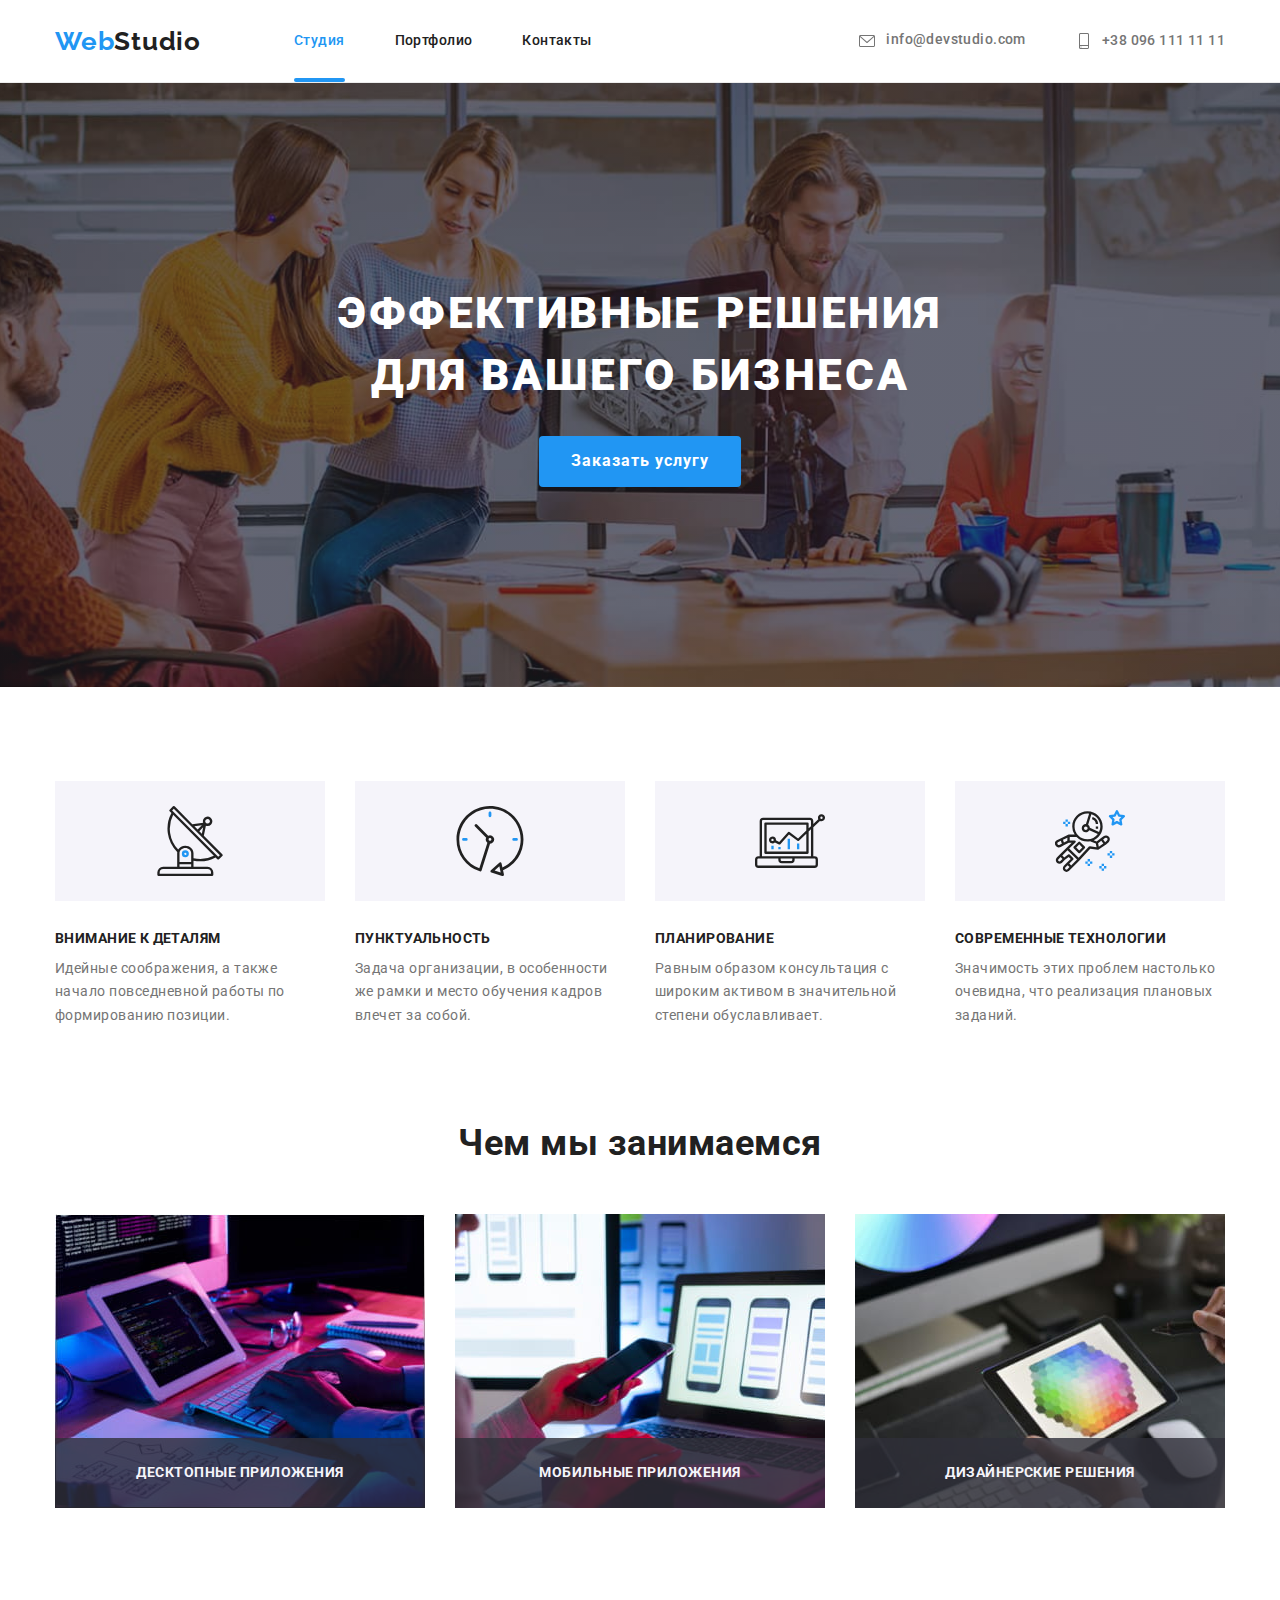
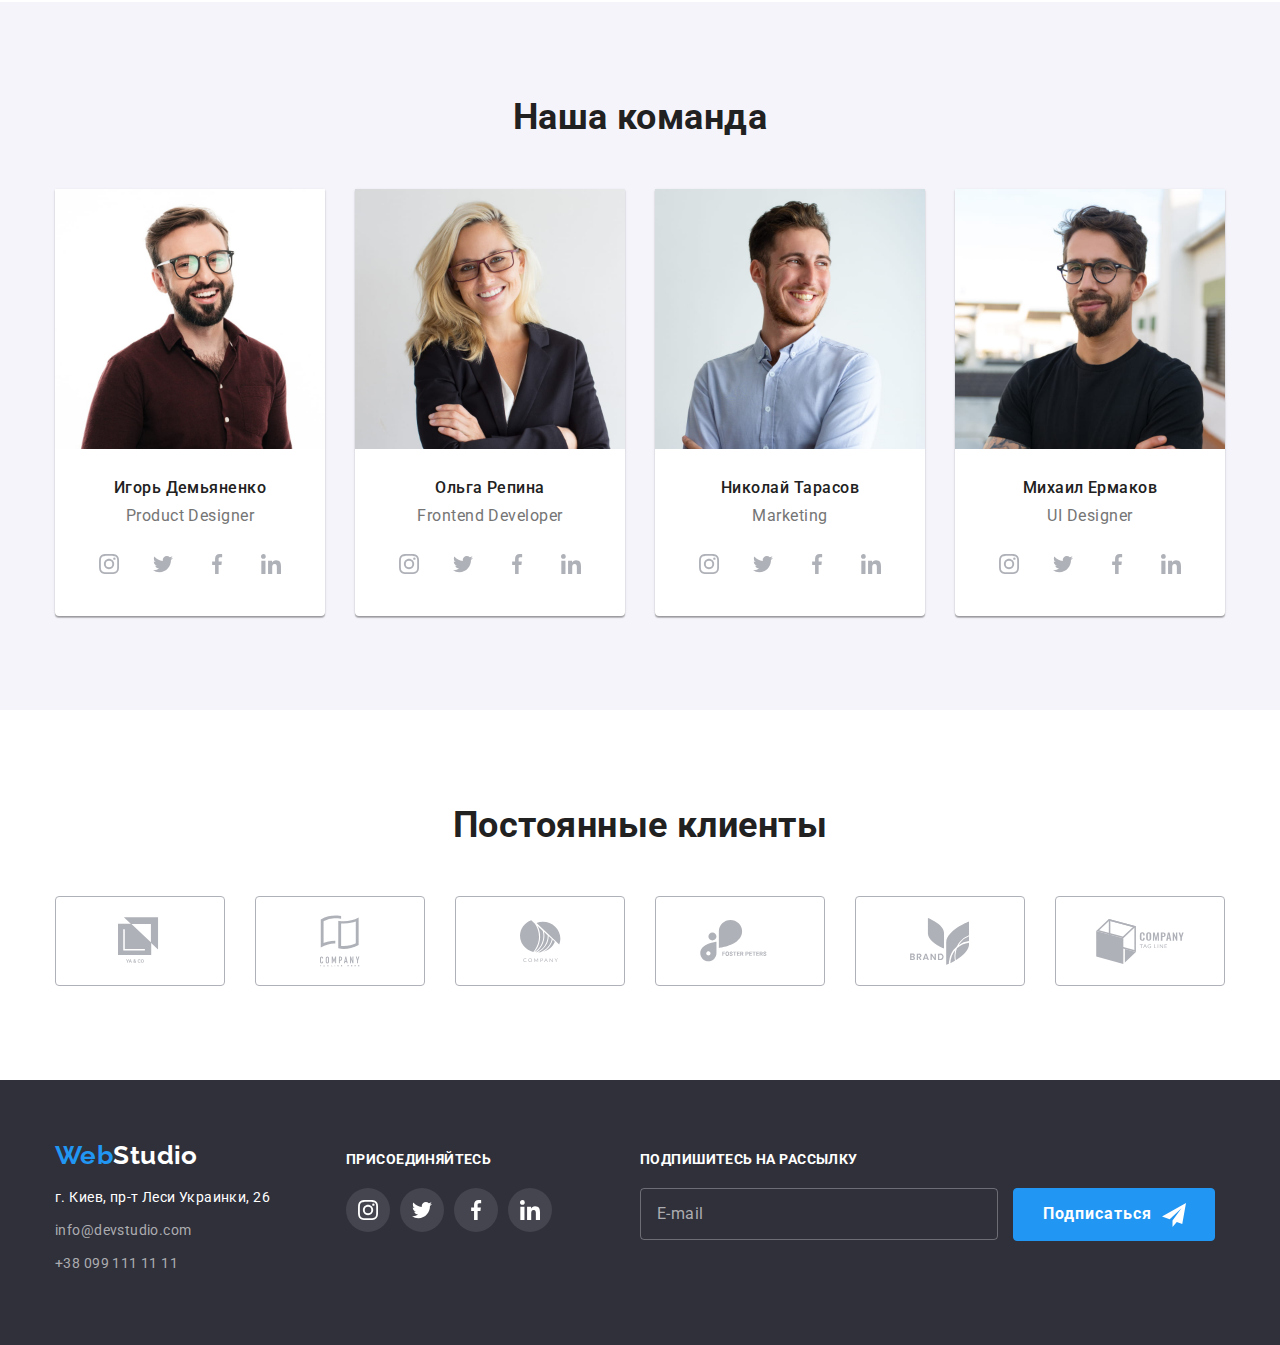
==== index.html @ c3e45320 "Initial commit" ====
<!DOCTYPE html>
<html lang="ru">
  <head>
    <meta charset="UTF-8" />
    <meta http-equiv="X-UA-Compatible" content="IE=edge" />
    <meta name="viewport" content="width=device-width, initial-scale=1.0" />    
    <link href="https://fonts.googleapis.com/css2?family=Raleway:wght@700&family=Roboto:wght@400;500;700;900&display=swap"
      rel="stylesheet" />
      <link rel="stylesheet" href="https://cdnjs.cloudflare.com/ajax/libs/modern-normalize/0.2.0/modern-normalize.min.css" />
      <link rel="stylesheet" href="./css/styles.min.css" />
      <link rel="stylesheet" href="./js/modal.js" />  
    <title>Web Studio</title>
  </head>
  <body>
    
    <!--Шапка сайта-->

    <header class="header">
      <div class="container header__container">
       <a class="link logo" href="./index.html"><span class="logo--accent-color">Web</span>Studio</a>
    
        <!--Навигация-->

         <nav class="header__navigation">
      
           <ul class="list header__list menu">
            <li class="menu__item"><a href="./index.html" class="link menu__link menu__link--current">Студия</a></li>
            <li class="menu__item"><a href="./portfolio.html" class="link menu__link">Портфолио</a></li>
            <li class="menu__item"><a href="/" class="link menu__link">Контакты</a></li>
          </ul>
    
        </nav>

        <!--Контакты-->

      <ul class="list contact-nav">
        <li class="contact-nav__item"><a class="contact-nav__link link" href="mailto:info@devstudio.com" > 
          <svg class="contact-nav__icon" width="18" height="14">
            <use href="./images/icons/sprite.svg#icon-envelope-hover"></use>             
         
        </svg>
        info@devstudio.com</a></li>

        <li class="contact-nav__item"><a class="contact-nav__link link" href="tel:+380961111111" >
          <svg class="contact-nav__icon" width="16" height="18">
            <use href="./images/icons/sprite.svg#icon-smartphone"></use>
          </svg>
          +38 096 111 11 11</a></li>
      </ul>
    </div>
    </header>

    <main>

      <!--Герой-->

     <section class="hero">
      <div class="container">
        
          <h1 class="hero__title">Эффективные решения для вашего бизнеса</h1>
          <button data-modal-open class="button" type="button">Заказать услугу</button>
      </div>
     </section>

      <!--Достоинства-->

      <section class="section section--padding-bottom">
        <div class="container">
        <h2 class="visually-hidden">Достоинства компании</h2>
        <ul class="grid list features">
          <li class="grid__item features__item">
            <div class="features__thumb">
              <svg width="70" height="70">
                <use href="./images/icons/sprite.svg#icon-antenna-1"></use>
              </svg>
            </div>
            <div class="features__card">
            <h3 class="title">Внимание к деталям</h3>
            <p class="features__text">Идейные соображения, а также начало повседневной работы по
              формированию позиции.</p>
            </div>
          </li>
          <li class="grid__item features__item">
            <div class="features__thumb">
              <svg width="70" height="70">
                <use href="./images/icons/sprite.svg#icon-clock-1"></use>
              </svg>
            </div>
            <div class="features__card">
            <h3 class="title">Пунктуальность</h3>
            <p class="features__text">Задача организации, в особенности же рамки и место обучения кадров
              влечет за собой.</p>
            </div>
          </li>
          <li class="grid__item features__item">
            <div class="features__thumb">
              <svg width="70" height="70">
                <use href="./images/icons/sprite.svg#icon-diagram-1"></use>
              </svg>
            </div>
            <div class="features__card">
            <h3 class="title">Планирование</h3>
            <p class="features__text">Равным образом консультация с широким активом в значительной
              степени обуславливает.</p>
            </div>
          </li>
          <li class="grid__item features__item">
            <div class="features__thumb">
              <svg width="70" height="70">
                <use href="./images/icons/sprite.svg#icon-astronaut-1"></use>
              </svg>
            </div>
            <div class="features__card">
            <h3 class="title">Современные технологии</h3>
            <p class="features__text">Значимость этих проблем настолько очевидна, что реализация
              плановых заданий.</p>
            </div>
          </li>
        </ul>
       </div>
      </section>

      <!--Наши услуги-->

      <section class="section ">
        <div class="container">
        <h2 class="section__title">Чем мы занимаемся</h2>
        <ul class="grid list types-services">
          <li class="grid__item types-services__item">
            <div class="types-services__thumb">
            <img
              src="./images/images1/img.jpg"
              alt="Десктопные  приложения"
              width="370"/>
              <span class="types-services__title">Десктопные приложения</span>
              </div>
          </li>
          <li class="grid__item types-services__item">
            <div class="types-services__thumb">
            <img
              src="./images/images1/img-1.jpg"
              alt="Мобильные приложения"
              width="370"/>
              <span class="types-services__title">Мобильные приложения</span>
              </div>
          </li>
          <li class="grid__item types-services__item">
            <div class="types-services__thumb">
            <img
              src="./images/images1/img-2.jpg"
              alt="Дизайнерские решения"
              width="370"/>
              <span class="types-services__title">Дизайнерские решения</span>
            </div>
          </li>
        </ul>
        </div>
      </section>

      <!--Сотрудники-->

      <section  class="section section--bg">
        <div class="container">
        <h2 class="section__title">Наша команда</h2>
        <ul class="grid list team">
          <li class="grid__item team__item">
            <img
              src="./images/images2/img.jpg"
              alt="Парень в коричневой рубашке"
              width="270"/>
              <div class="team__card">
            <h3 class="team__name">Игорь Демьяненко</h3>
            <p class="team__position">Product Designer</p>
            <div class="social-set">
              <ul class="list social">
                <li class="social__item">
                  <a href="" class="link social__link">
                    <svg class="social__icon" width="20" height="20">
                      <use href="./images/icons/sprite.svg#icon-instagram-2"></use>
                    </svg>
                  </a>
                </li>
                <li class="social__item">
                  <a href="" class="link social__link">
                    <svg class="social__icon" width="20" height="20">
                      <use href="./images/icons/sprite.svg#icon-twitter-2"></use>
                    </svg>
                  </a>
                </li>
                <li class="social__item">
                  <a href="" class="link social__link">
                    <svg class="social__icon" width="20" height="20">
                      <use href="./images/icons/sprite.svg#icon-facebook-2"></use>
                    </svg>
                  </a>
                </li>
                <li class="social__item">
                  <a href="" class="link social__link">
                    <svg class="social__icon" width="20" height="20">
                      <use href="./images/icons/sprite.svg#icon-linkedin-2"></use>
                    </svg>
                  </a>
                </li>
              </ul>
            </div>
          </div>
          </li>
          <li class="grid__item team__item">
            <img
              src="./images/images2/img-1.jpg"
              alt="Девушка в черном пиджаке"
              width="270"/>
              <div class="team__card">
            <h3 class="team__name">Ольга Репина</h3>
            <p class="team__position">Frontend Developer</p>
            <div class="social-set">
              <ul class="list social">
                <li class="social__item">
                  <a href="" class="social__link">
                    <svg class="social__icon" width="20" height="20">
                      <use href="./images/icons/sprite.svg#icon-instagram-2"></use>
                    </svg>
                  </a>
                </li>
                <li class="social__item">
                  <a href="" class="social__link">
                    <svg class="social__icon" width="20" height="20">
                      <use href="./images/icons/sprite.svg#icon-twitter-2"></use>
                    </svg>
                  </a>
                </li>
                <li class="social__item">
                  <a href="" class="social__link">
                    <svg class="social__icon" width="20" height="20">
                      <use href="./images/icons/sprite.svg#icon-facebook-2"></use>
                    </svg>
                  </a>
                </li>
                <li class="social__item">
                  <a href="" class="social__link">
                    <svg class="social__icon" width="20" height="20">
                      <use href="./images/icons/sprite.svg#icon-linkedin-2"></use>
                    </svg>
                  </a>
                </li>
              </ul>
            </div>
          </div>
          </li>
          <li class="grid__item team__item">
            <img
              src="./images/images2/img-2.jpg"
              alt="Парень в белой рубашке"
              width="270"/>
              <div class="team__card">
            <h3 class="team__name">Николай Тарасов</h3>
            <p class="team__position">Marketing</p>
            <div class="social-set">
              <ul class="list social">
                <li class="social__item">
                  <a href="" class="social__link">
                    <svg class="social__icon" width="20" height="20">
                      <use href="./images/icons/sprite.svg#icon-instagram-2"></use>
                    </svg>
                  </a>
                </li>
                <li class="social__item">
                  <a href="" class="social__link">
                    <svg class="social__icon" width="20" height="20">
                      <use href="./images/icons/sprite.svg#icon-twitter-2"></use>
                    </svg>
                  </a>
                </li>
                <li class="social__item">
                  <a href="" class="social__link">
                    <svg class="social__icon" width="20" height="20">
                      <use href="./images/icons/sprite.svg#icon-facebook-2"></use>
                    </svg>
                  </a>
                </li>
                <li class="social__item">
                  <a href="" class="social__link">
                    <svg class="social__icon" width="20" height="20">
                      <use href="./images/icons/sprite.svg#icon-linkedin-2"></use>
                    </svg>
                  </a>
                </li>
              </ul>
            </div>
          </div>
          </li>
          <li class="grid__item team__item">
            <img
              src="./images/images2/img-3.jpg"
              alt="Парень в черной футболке"
              width="270"/>
              <div class="team__card">
            <h3 class="team__name">Михаил Ермаков</h3>
            <p class="team__position">UI Designer</p>
            <div class="social-set">
              <ul class="social list">
                <li class="social__item">
                  <a href="" class="social__link">
                    <svg class="social__icon" width="20" height="20">
                      <use href="./images/icons/sprite.svg#icon-instagram-2"></use>
                    </svg>
                  </a>
                </li>
                <li class="social__item">
                  <a href="" class="social__link">
                    <svg class="social__icon" width="20" height="20">
                      <use href="./images/icons/sprite.svg#icon-twitter-2"></use>
                    </svg>
                  </a>
                </li>
                <li class="social__item">
                  <a href="" class="social__link">
                    <svg class="social__icon" width="20" height="20">
                      <use href="./images/icons/sprite.svg#icon-facebook-2"></use>
                    </svg>
                  </a>
                </li>
                <li class="social__item">
                  <a href="" class="social__link">
                    <svg class="social__icon" width="20" height="20">
                      <use href="./images/icons/sprite.svg#icon-linkedin-2"></use>
                    </svg>
                  </a>
                </li>
              </ul>
            </div>
          </div>
          </li>
        </ul>
      </div>
     </section>
    </main>

    <!--Постоянные клиенты-->
    <section class="section">
      <div class="container">
        <h2 class="section__title">Постоянные клиенты</h2>
        <ul class="grid list clients">
          <li class="grid__item clients__item">
            <a href="" class="clients__link link">
              <svg class="clients__icon" width="44.27" height="49.23">
                <use href="./images/icons/sprite.svg#icon-logo-1"></use>
              </svg>
            </a>
          </li>
          <li class="grid__item clients__item">
            <a href="" class="clients__link">
              <svg class="clients__icon" width="40" height="52">
                <use href="./images/icons/sprite.svg#icon-logo-2"></use>
              </svg>
            </a>
          </li>
          <li class="grid__item clients__item">
            <a href="" class="clients__link">
              <svg class="clients__icon" width="41" height="42.6">
                <use href="./images/icons/sprite.svg#icon-logo-3"></use>
              </svg>
            </a>
          </li>
          <li class="grid__item clients__item">
            <a href="" class="clients__link">
              <svg class="clients__icon" width="79.66" height="42.2">
                <use href="./images/icons/sprite.svg#icon-logo-4"></use>
              </svg>
            </a>
          </li>
          <li class="grid__item clients__item">
            <a href="" class="clients__link">
              <svg class="clients__icon" width="59" height="47">
                <use href="./images/icons/sprite.svg#icon-logo-5"></use>
              </svg>
            </a>
          </li>
          <li class="grid__item clients__item">
            <a href="" class="clients__link">
              <svg class="clients__icon" width="88.48" height="45.44">
                <use href="./images/icons/sprite.svg#icon-logo-6"></use>
              </svg>
            </a>
          </li>
        </ul>
      </div>
    </section>
  

    <!--Футер-->

    <footer class="footer">
      <div class="container footer__container">
        <div class="footer__item">
      <a class="logo logo__footer" href="./index.html">
        <span class="logo--accent-color">Web</span>Studio</a>
          
        <address class="address">
        <ul class="list footer__contact">
          <li>
            <a class="street__link link" href="https://goo.gl/maps/qucAcmc7RsmT4kep8" rel="nofollow noopener noreferrer" target="blanc">г. Киев, пр-т Леси Украинки, 26 </a>
          </li>
          <li>
            <a class="link footer__link" href="mailto:info@example.com" >info@devstudio.com</a>
          </li>
          <li>
            <a class="link footer__link" href="tel:+380961111111" >+38 099 111 11 11</a>
          </li>
        </ul>
      </address>
     </div>
     <div class="footer__item footer__social">
      <h3 class="title footer__title">присоединяйтесь</h3>
      <ul class="social list">
        <li class="footer-social__item">
          <a href="" class="social__link social__link--bg">
            <svg class="footer__icon" width="20" height="20">
              <use href="./images/icons/sprite.svg#icon-instagram-2"></use>
            </svg>
          </a>
        </li>
        <li class="footer-social__item">
          <a href="" class="social__link social__link--bg">
            <svg class="footer__icon" width="20" height="20">
              <use href="./images/icons/sprite.svg#icon-twitter-2"></use>
            </svg>
          </a>
        </li>
        <li class="footer-social__item">
          <a href="" class="social__link social__link--bg">
            <svg class="footer__icon" width="20" height="20">
              <use href="./images/icons/sprite.svg#icon-facebook-2"></use>
            </svg>
          </a>
        </li>
        <li class="footer-social__item">
          <a href="" class="social__link social__link--bg">
            <svg class="footer__icon" width="20" height="20">
              <use href="./images/icons/sprite.svg#icon-linkedin-2"></use>
            </svg>
          </a>
        </li>
       </ul>
      </div>
      <div class="footer__item">
        <h3 class="title footer__title">Подпишитесь на рассылку</h3>

        <form class="footer-form" autocomplete="on" novalidate>
          <div class="email-form" role="group" aria-label="email-input">
            <input type="email" name="email" id="footer-email" class="email__input" placeholder="E-mail" />

            <button class="button button__footer" type="submit">
              Подписаться
              <svg class="button__icon" width="24" height="24">
                <use href="./images/icons/sprite.svg#icon-send"></use>
              </svg>
            </button>
          </div>
         </div>
        </form>        
      </div>
    </div>
  </div>
</footer>

  <div class="backdrop is-hidden" data-modal>
    <div class="modal">
      <button class="modal-button__close" data-modal-close type="button">
        <svg class="modal-button__icon" height="18" width="18">
          <use href="./images/icons/sprite.svg#icon-close-black-1"></use>
        </svg>
      </button>
      <form class="modal-form" autocomplete="on" novalidate>
        <div class="modal-form__container" role="group" aria-label="modal-form__heading">
          <p class="modal-form__heading" id="modal-form__heading">
            Оставьте свои данные, мы вам перезвоним
          </p>

          <div class="modal-form__element">
            <label class="modal-form__label" for="name">Имя</label>

            <div class="modal-form__field">
              <input class="modal-form__input" type="text" id="name" name="name" pattern="^[A-Za-zА-Яа-яЁё\s]+$" required />
              <svg class="modal-form__icon" width="18" height="18">
                <use href="./images/icons/sprite.svg#icon-person"></use>
              </svg>
    </div>
  </div>
  <div class="modal-form__element">
    <label for="tel" class="modal-form__label">Телефон</label>

    <div class="modal-form__field">
      <input type="tel" class="modal-form__input" id="tel" pattern="[0-9]{10}" required />
      <svg class="modal-form__icon" width="18" height="18">
        <use href="./images/icons/sprite.svg#icon-phone"></use>
      </svg>
    </div>
  </div>

  <div class="modal-form__element">
    <label for="email" class="modal-form__label">Почта</label>

    <div class="modal-form__field">
      <input type="email" class="modal-form__input" id="email" />
      <svg class="modal-form__icon" width="18" height="18">
        <use href="./images/icons/sprite.svg#icon-email"></use>
      </svg>
    </div>
  </div>

  <div class="modal-form__element">
    <label for="commit" class="modal-form__label">Комментарий</label>

    <div class="modal-form__field">
      <textarea class="modal-form__input modal-form__input--textarea" name="commit" id="commit" placeholder="Введите текст" rows="6"></textarea>
    </div>
  </div>
</div>

<div class="checkbox">
  <label class="checkbox__label">
    <input type="checkbox" class="checkbox__input checkbox__visually-hidden" name="checkbox" />
    
    <svg class="checkbox__icon" width="16" height="15">
      <use href="./images/icons/sprite.svg#icon-check"></use>
    </svg>
    <span class="checkbox__text">Соглашаюсь с рассылкой и принимаю</span>
  </label>
  <a class="checkbox__link" href="/">Условия договора</a>
</div>
<button class="button button__form" type="submit">Отправить</button>
</form>
</div>
</div>


  <script src="./js/modal.js"></script>
  
 </body>
</html>
---- css/styles.min.css ----
:root{--primery-text-color: #757575;--title-text-color: #212121;--background-color: #2f303a;--button-text-color: #212121;--button-text-color-hover-focus: #ffffff;--button-background-color: #f5f4fa;--backdrop-bg-color: rgba(0, 0, 0, 0.2);--border-color-for-modal: rgba(33, 33, 33, 0.2);--headline-color-text: #f5f4fa;--bg-headline-color: rgba(47, 48, 58, 0.8);--modal-form__input--textarea: rgba(117, 117, 117, 0.502);--link-text-contacts: #757575;--link-text-menu: #212121;--features-tumb-color: #f5f4fa;--section-bg-color: #f5f4fa;--accent-text-color: #2196f3;--base-icon-color: #afb1b8;--title-font: "Roboto", sans-serif;--white-color: #ffffff;--bg-accent-col: #188ce8;--footer-link-col:#acacb0;--email-placeholder-col:#acacb0;--header-bottom-border: #ececec;--card-overlay-bg-color: rgba(33, 150, 243, 0.9);--transparent-color: #00000000;--card-bg-overlay-color: rgba(33, 150, 243, 0.9);--box-shadow: 0px 1px 3px rgba(0, 0, 0, 0.12), 0px 1px 1px rgba(0, 0, 0, 0.14), 0px 2px 1px rgba(0, 0, 0, 0.2);--button-shadow: 0px 3px 1px rgba(0, 0, 0, 0.1), 0px 1px 2px rgba(0, 0, 0, 0.08), 0px 2px 2px rgba(0, 0, 0, 0.12);--portfolio-box-shadow: 0px 1px 1px rgba(0, 0, 0, 0.12), 0px 4px 4px rgba(0, 0, 0, 0.06), 1px 4px 6px rgba(0, 0, 0, 0.16);--border-card-color: #eeeeee;--animation: 250ms cubic-bezier(0.4, 0, 0.2, 1);--container-width: 1200px;--grid-num: 3}.visually-hidden{position:absolute !important;clip:rect(1px 1px 1px 1px);clip:rect(1px, 1px, 1px, 1px);padding:0 !important;border:0 !important;height:1px !important;width:1px !important;overflow:hidden}html{box-sizing:border-box}*,*::before,*::after{box-sizing:inherit}body{font-family:var(--title-font);font-weight:500;letter-spacing:0.03em;color:var(--primery-text-color);background-color:var(--white-color);margin:0}h1,h2,h3,h4,h5,h6,p{margin-top:0;margin-bottom:0}img{display:block;max-width:100%;height:auto}address{font-style:normal;width:231px}.list{list-style:none;padding-left:0;margin:0}.link{letter-spacing:0.03em;text-decoration:none;color:var(--link-text-contacts);transition:color var(--animation)}.container{width:var(--container-width);padding-left:15px;padding-right:15px;margin-left:auto;margin-right:auto}.button{font-family:inherit;font-weight:bold;font-size:16px;line-height:1.9;letter-spacing:0.06em;color:var(--white-color);background-color:var(--accent-text-color);margin:0px;border-width:0px;min-width:200px;padding:10px 32px;border-radius:4px;cursor:pointer;transition:background-color var(--animation)}.button:hover,.button:focus{background-color:var(--bg-accent-col)}.button__footer{display:inline-flex;justify-content:center;align-items:center;padding:10px 28px 10px 29px;margin-left:12px;border:1px solid var(--accent-text-color);background-color:var(--accent-text-color);transition:background-color var(--animation)}.button__icon{fill:currentColor;margin-left:10px}.button__form{display:block;margin:auto}.menu{display:block;font-weight:500;font-size:14px;line-height:1.14;letter-spacing:0.02em;color:var(--link-text-contacts)}.menu__item:not(:last-child){margin-right:50px}.menu__link{position:relative;display:block;padding-top:32px;padding-bottom:32px;color:var(--link-text-menu)}.menu__link:after{content:"";position:absolute;display:block;height:4px;width:100%;border-radius:2px;bottom:-1px;background-color:var(--transparent-color);transition:background-color var(--animation)}.menu__link:hover::after,.menu__link:focus::after{background-color:var(--accent-text-color)}.menu__link--current{color:var(--accent-text-color);transition:color var(--animation)}.menu__link--current:hover,.menu__link--current:focus{color:var(--bg-accent-col)}.menu__link--current::after{content:"";background-color:var(--accent-text-color);bottom:-1px}.menu__link--current:hover::after,.menu__link--current:focus::after{color:var(--bg-accent-col)}.menu__link:hover,.menu__link:focus{color:var(--accent-text-color)}.social{display:flex;justify-content:space-between}.social__item{width:calc((100% - 30px) / 4);margin-right:10px;height:44px}.social__item:nth-child(4n){margin-right:0}.social__link{display:flex;justify-content:center;align-items:center;width:100%;height:100%;background:var(--white-color);border-radius:50%;fill:var(--base-icon-color);transition:background-color var(--animation)}.social__icon{width:20px;height:20px;transition:var(--animation)}.social__link:hover,.social__link:focus{background:var(--accent-text-color);fill:var(--white-color)}.logo{display:block;font-family:"Raleway", sans-serif;font-weight:700;font-size:26px;line-height:1.19;text-decoration:none;color:var(--title-text-color)}.logo:hover,.logo:focus{color:var(--accent-text-color);transition:fill var(--animation)}.logo--accent-color{color:var(--accent-text-color)}.logo__footer{color:var(--white-color);display:block;font-family:"Raleway", sans-serif;font-weight:700;font-size:26px;line-height:1.19;text-decoration:none;padding-top:0;padding-bottom:15px;transition:color var(--animation)}.logo__footer:hover,.logo__footer:focus{color:var(--accent-text-color);transition:fill var(--animation)}.title{font-weight:700;font-size:14px;line-height:1.14;letter-spacing:0.03em;margin-bottom:10px;text-transform:uppercase;color:var(--title-text-color)}.header{border-bottom:1px solid var(--header-bottom-border)}.header__container{display:flex;align-items:center}.header__navigation{display:flex;margin-left:93px}.header__list{display:flex}.backdrop{position:fixed;top:0;left:0;width:100%;height:100%;background-color:var(--backdrop-bg-color);opacity:1;transition:opacity var(--animation)}.backdrop.is-hidden{opacity:0;pointer-events:none;transition:scale(0.9)}.modal{position:absolute;top:50%;left:50%;padding:40px;display:flex;flex-direction:column;justify-content:center;align-items:center;color:var(--title-text-color);background-color:var(--white-color);box-shadow:var(--box-shadow);border-radius:4px;transform-origin:top left;transform:translate(-50%, -50%);transition:transform var(--animation)}.backdrop.is-hidden .modal{transform:translate(-50%, -50%)}.contact-nav{font-weight:500;font-size:14px;line-height:1.14;letter-spacing:0.02em;display:flex;margin-left:auto}.contact-nav__link{display:flex;align-items:center;padding-top:32px;padding-bottom:32px}.contact-nav__link:hover,.contact-nav__link:focus{color:var(--accent-text-color);transition:color var(--animation)}.contact-nav__item+.contact-nav__item{margin-left:50px}.contact-nav__icon{margin-right:10px;fill:currentColor;transition:fill var(--animation)}.contact-nav__link:hover .contact-nav,.contact-nav__link:focus .contact-nav{fill:var(--accent-text-color)}.modal-form{content:""}.modal-form__container{display:flex;flex-direction:column;justify-content:center;align-items:center;min-width:446px}.modal-form__label,.modal-form__element{display:block;width:100%}.modal-form__element+.modal-form__element{margin-top:10px}.modal-form__heading{text-align:center;margin-bottom:12px;font-weight:700;font-size:20px;line-height:1.15}.modal-form__label{margin-bottom:4px;font-style:normal;font-weight:400;font-size:12px;line-height:1.17;letter-spacing:0.01em;color:var(--primery-text-color)}.modal-form__input{width:100%;padding-top:12px;padding-bottom:12px;padding-left:calc(12px + 18px + 12px);padding-right:12px;font-family:inherit;font-style:normal;font-weight:400;font-size:14px;line-height:1.14;color:var(--black-color);letter-spacing:0.01em;outline-color:var(--bg-accent-col);border-radius:4px;border-width:1px;border-style:solid;border-color:var(--border-color-for-modal);transition:border-color var(--animation)}.modal-form:focus{border-color:var(--accent-text-color)}.modal-form__field{position:relative}.modal-form__icon{position:absolute;top:50%;left:11px;transform:translateY(-50%);transition:fill var(--animation)}.modal-form__input:focus+.modal-form__icon{fill:var(--accent-text-color)}.modal-form__input--textarea{padding:11px 15px;resize:none;overflow:hidden;height:120px}.modal-form__input--textarea::placeholder{color:var(--modal-form__input--textarea)}.modal-button__close{position:absolute;top:8px;right:8px;display:flex;justify-content:center;align-items:center;padding:0;width:30px;height:30px;border-radius:50%;border-color:transparent;color:var(--title-text-color);background:var(--white-color);border:1px solid rgba(0,0,0,0.1);cursor:pointer;transition:color var(--animation),border-color var(--animation) 250ms}.modal-button__close:hover,.modal-button__close:focus{color:var(--accent-text-color);border-color:var(--accent-text-color)}.modal-button__icon{fill:currentColor}.checkbox{text-align:center;margin-top:20px;margin-bottom:30px;font-style:normal;font-weight:normal;font-size:14px;line-height:1.71;letter-spacing:0.03em;color:var(--primery-text-color)}.checkbox__label{position:relative;display:inline-block;cursor:pointer;padding-left:calc(7px + 16px)}.checkbox__visually-hidden{position:absolute;width:1px;height:1px;margin:-1px;border-radius:0;padding:0;clip:rect(0 0 0 0);overflow:hidden}.checkbox__icon{position:absolute;top:50%;left:0;transform:translateY(-50%);border-width:2px;border-style:solid;border-color:var(--bg-accent-color);background-color:transparent;border-radius:2px;fill:none;transition:fill var(--animation),background-color var(--animation),border-color var(--animation)}.checkbox__input:checked+.checkbox__icon{background-color:var(--accent-text-color);fill:var(--white-color);border:none;outline-color:var(--accent-text-color)}.checkbox__input:hover+.checkbox__icon,.checkbox__input:focus+.checkbox__icon{border-color:var(--accent-text-color);outline-color:var(--accent-text-coloror)}.checkbox__link{display:inline-block;font-weight:normal;font-size:14px;line-height:1.71;letter-spacing:0.03em;margin-left:2px;color:var(--accent-text-color);text-decoration:underline;transition:color var(--animation)}.checkbox__link:hover,.checkbox__link:focus{color:var(--bg-accent-col);outline-color:currentColor}.grid{display:flex;flex-wrap:wrap;margin-left:-30px;margin-top:-30px}.grid__item{flex-basis:calc((100% - 30px * var(--grid-num)) / var(--grid-num));margin-left:30px;margin-top:30px}.section{padding-top:94px;padding-bottom:94px}.section__title{color:var(--title-text-color)}.section--padding-bottom{padding-bottom:0}.section__title{margin-top:0px;margin-bottom:50px;font-weight:700;font-size:36px;line-height:1.17;text-align:center}.hero{padding-top:200px;padding-bottom:200px;max-width:1600px;min-height:600px;margin-left:auto;margin-right:auto;text-align:center;background-color:var(--background-color);color:var(--white-color);background-image:linear-gradient(to right, rgba(47,48,58,0.4), rgba(47,48,58,0.4)),url(../images/hero.jpg);background-repeat:no-repeat;background-position:center;background-size:cover}.hero__title{margin-top:0px;margin-right:auto;margin-left:auto;margin-bottom:30px;width:696px;font-weight:900;font-size:44px;line-height:1.4;text-align:center;letter-spacing:0.06em;text-transform:uppercase;color:#ffffff}.features{display:flex;justify-content:space-between;--grid-num: 4}.features__item{display:flex;flex-direction:column}.features__thumb{display:flex;align-items:center;justify-content:center;background-color:var(--features-tumb-color);height:120px;margin-bottom:30px}.features__text{font-weight:400;color:var(--primery-text-color)}.features__card .features__text{font-size:14px;line-height:1.71;margin-bottom:0px}.types-services__thumb{position:relative;display:flex}.types-services__title{position:absolute;left:0;bottom:0;display:block;width:100%;padding-top:27px;padding-bottom:27px;text-transform:uppercase;text-align:center;font-weight:bold;font-size:14px;line-height:1.14;background-color:var(--bg-headline-color);color:var(--headline-color-text)}.team{font-weight:400;font-size:16px;line-height:1.19;text-align:center;--grid-num: 4}.team__item{box-shadow:var(--box-shadow);border-radius:0px 0px 4px 4px;background-color:var(--white-color)}.team__item:nth-child(4n){margin-right:0px}.team__name{font-weight:500;font-size:16px;line-height:1.18;letter-spacing:0.03em;margin-bottom:10px;font-size:inherit;font-weight:500;color:var(--title-text-color)}.team__position{font-size:16px;line-height:1.18;letter-spacing:0.03em;margin-bottom:16px;color:var(--primery-text-color)}.team__card{font-weight:400;font-size:16px;line-height:1.19;text-align:center;margin-top:30px;margin-bottom:30px;margin-left:32px;margin-right:32px}.section--bg{background-color:var(--section-bg-color)}.clients{justify-content:center;align-items:center;--grid-num: 6}.clients__item{height:90px}.clients__item:nth-child(6n){margin-right:0px}.clients__link{display:flex;justify-content:center;align-items:center;width:100%;height:100%;border:1px solid #afb1b8;border-radius:4px;fill:#afb1b8;transition:border-color var(--animation),fill var(--animation)}.clients__link:hover,.clients__link:focus{border:1px solid var(--accent-text-color);fill:var(--accent-text-color)}.clients__icon{transition:fill var(--animation)}.footer{padding-top:60px;padding-bottom:60px;font-weight:400;font-size:14px;line-height:1.71;letter-spacing:0.03em;background-color:var(--background-color)}.footer__link{display:inline-block;letter-spacing:0.03em;color:var(--footer-link-col);margin-bottom:9px}.footer__link:hover,.footer__link:focus{color:var(--accent-text-color)}.footer__container{display:flex;justify-content:space-between}.footer__address{display:flex;flex-direction:column;margin-right:20px}.footer__social{display:flex;flex-direction:column;margin-top:12px;margin-bottom:20px}.footer__social .footer__title{margin-bottom:20px;font-weight:700;font-size:14px;line-height:1.14;text-transform:uppercase}.footer__title{color:var(--white-color)}.footer__item{display:flex;flex-direction:column}.footer__item:first-child{margin-right:60px}.footer__item:last-child{width:calc(100% / 2);margin-left:auto}.footer__item:nth-last-child(-n+2){margin-top:12px}.footer__contact{font-style:normal;font-size:14px;line-height:1.71;letter-spacing:0.03em;color:#ffffff}.footer__title{margin-bottom:20px}.footer-social__list{display:flex;flex-direction:row;justify-content:space-between;align-items:center;min-width:206px}.footer-social__item,.social__link--bg{margin-right:5px;margin-bottom:0}.footer-social__item:nth-child(4n){margin-right:0}.social__link--bg{display:flex;justify-content:center;align-items:center;width:44px;height:44px;background:#ffffff1a;border-radius:50%;fill:var(--white-color);transition:background-color var(--animation)}.social__link--bg:hover,.social__link--bg:focus{background:var(--accent-text-color)}.footer-form{color:var(--white-color);font-size:14px;font-weight:700;letter-spacing:0.03em;line-height:1.14;font-style:normal}.email__input{color:currentColor;background-color:var(--transparent-color);padding:15px 16px;border-width:1px;border-style:solid;border-color:rgba(255,255,255,0.3);outline-color:rgba(255,255,255,0.3);border-radius:4px;width:358px;font-size:16px;font-weight:400;line-height:1.25;letter-spacing:0.03em;transition:border-color var(--animation),outline-color var(--animation)}.email__input:hover,.email__input:focus{border-color:var(--accent-text-color);outline-color:var(--accent-text-color)}.email__input::placeholder{color:var(--email-placeholder-col)}.street__link{display:inline-block;color:var(--white-color);text-decoration:none;margin-bottom:9px}.street__link:hover,.street__link:focus{color:var(--accent-text-color)}.filter{display:flex;justify-content:center;margin:auto;min-width:611px;margin-bottom:50px}.filter__list{display:flex;flex-wrap:wrap;justify-content:center}.filter__item{margin-right:8px}.filter__item:nth-child(5n){margin-right:0px}.filter__button{border-style:none;border:0px solid #f5f4fa;font-family:inherit;font-weight:500;font-size:16px;line-height:1.62;color:var(--title-text-color);background-color:#f5f4fa;cursor:pointer;padding:6px 22px;border-radius:4px;box-shadow:var(--transparent-color);transition:color var(--animation),background-color var(--animation),box-shadow var(--animation)}.filter__button:hover,.filter__button:focus{color:var(--white-color);background-color:var(--accent-text-color);box-shadow:var(--button-shadow)}.product{content:""}.product__link{display:flex;flex-direction:column;box-shadow:none;transition:box-shadow var(--animation)}.product__link:hover,.product__link:focus{box-shadow:var(--portfolio-box-shadow)}.product__meta{border-bottom:1px solid var(--border-card-color);border-right:1px solid var(--border-card-color);border-left:1px solid var(--border-card-color);padding:20px 24px;letter-spacing:0.03em}.product__name{margin-bottom:4px;font-weight:700;font-size:18px;line-height:2;letter-spacing:0.06em;color:var(--title-text-color)}.product__type{font-size:16px;line-height:1.87;font-weight:400;color:var(--primery-text-color)}.product__img{position:relative;overflow:hidden}.product__overlay{position:absolute;left:0;bottom:0;width:100%;height:100%;padding:63px 24px;font-weight:normal;font-size:18px;line-height:1.55;letter-spacing:0.03em;color:var(--white-color);background-color:var(--card-bg-overlay-color);transform:translateY(103%);transition:transform var(--animation)}.product__link:hover .product__overlay,.product__link:focus .product__overlay{transform:translateY(0)}
/*# sourceMappingURL=styles.min.css.map */
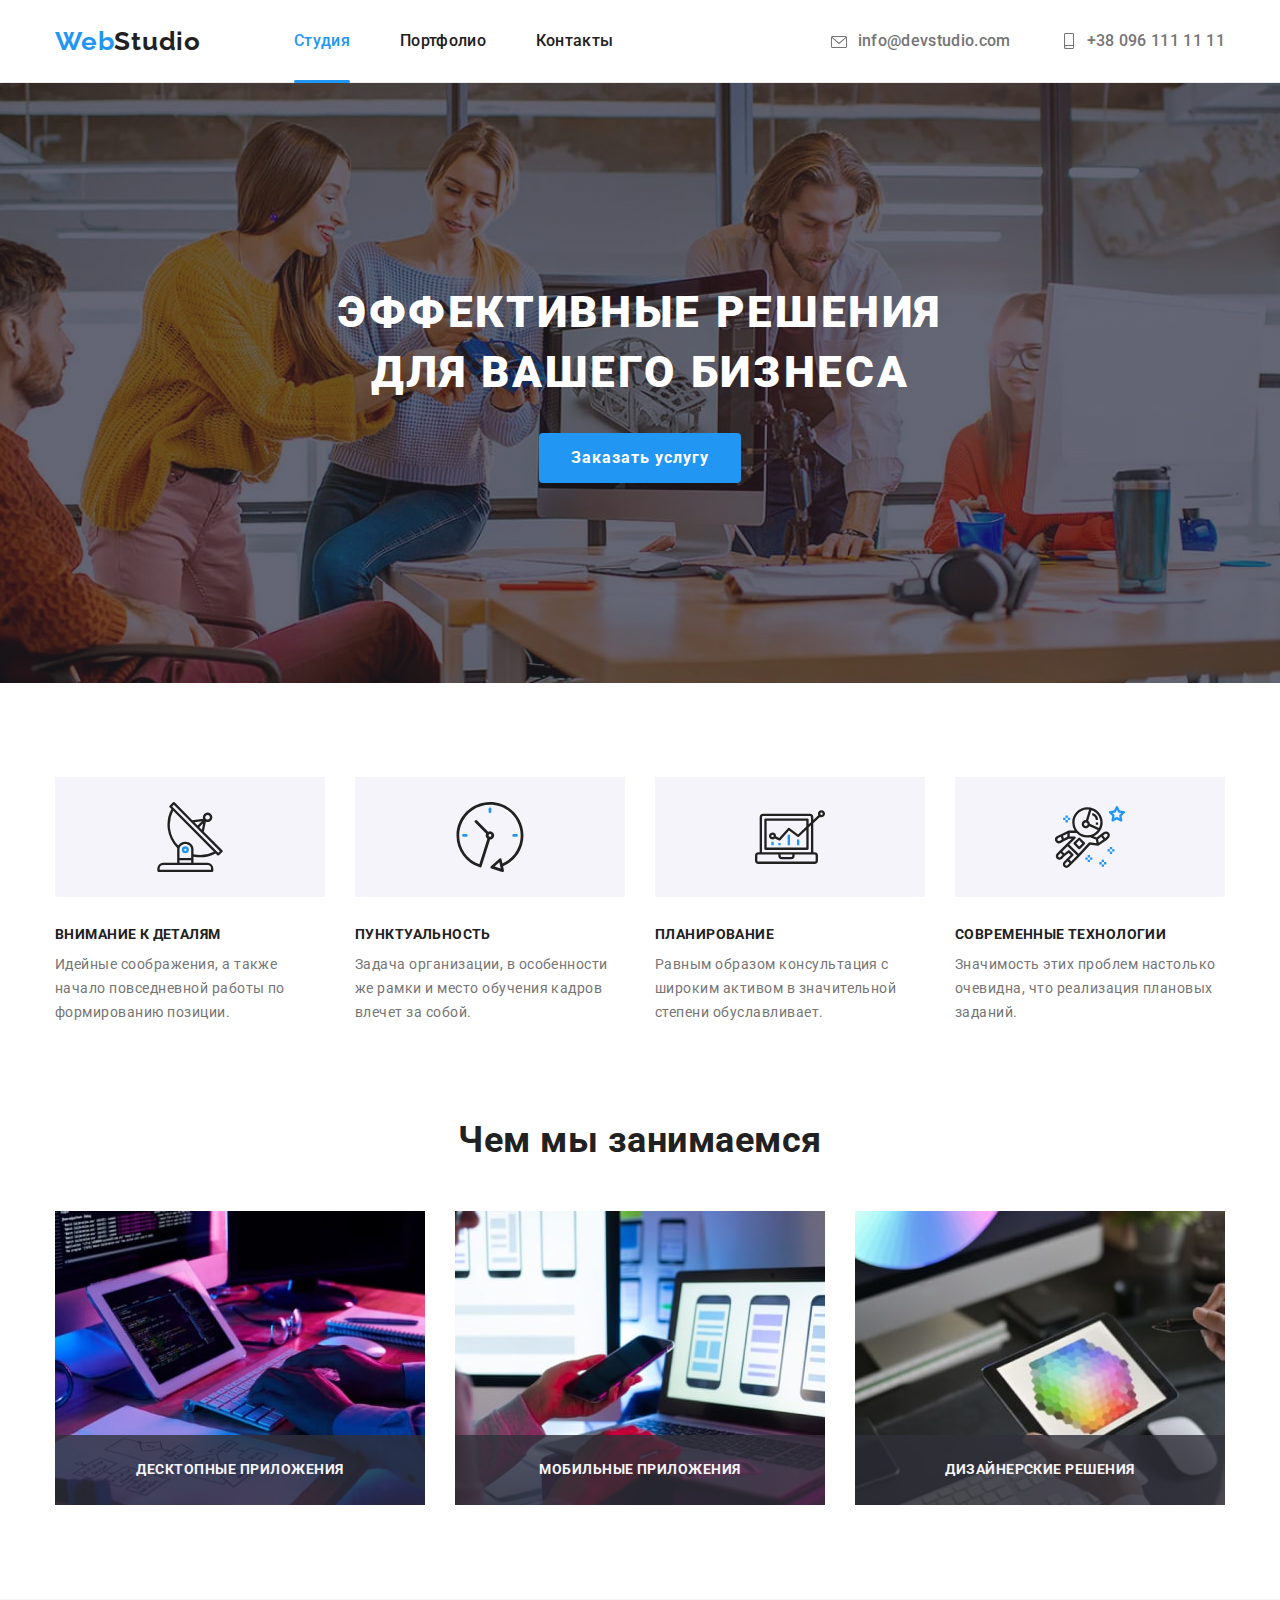
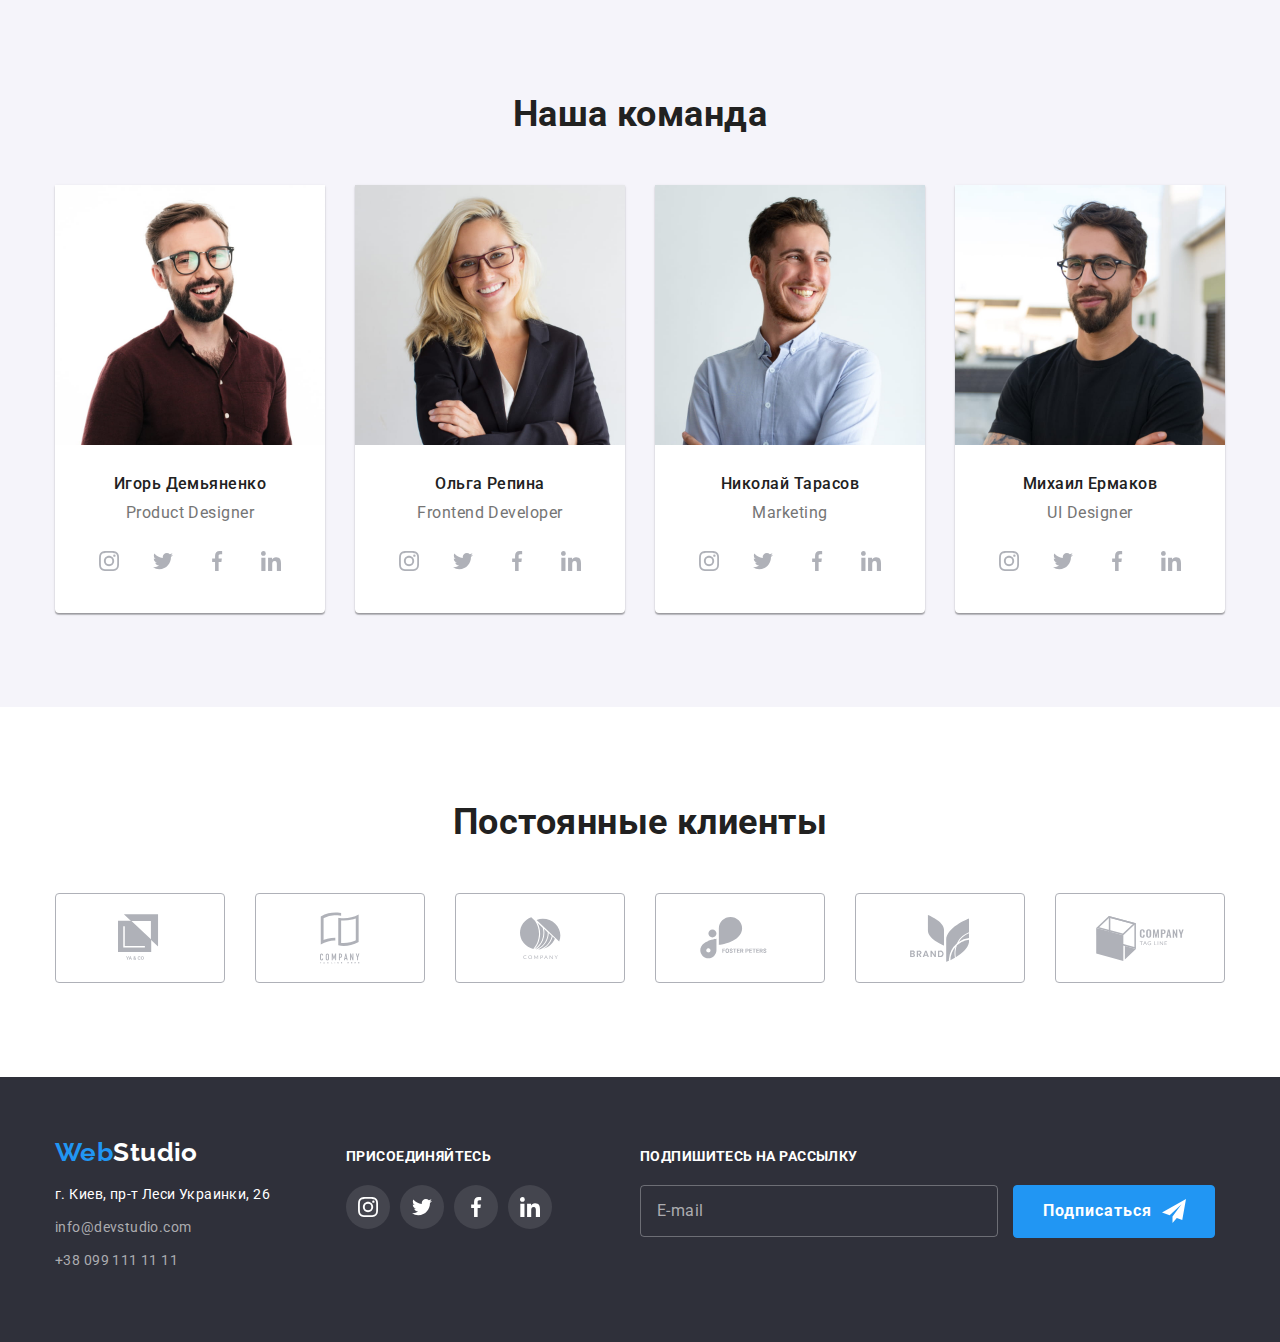
==== commit d9b07a2d: "draft-1" ====
--- a/index.html
+++ b/index.html
@@ -8,6 +8,7 @@
       rel="stylesheet" />
       <link rel="stylesheet" href="https://cdnjs.cloudflare.com/ajax/libs/modern-normalize/0.2.0/modern-normalize.min.css" />
       <link rel="stylesheet" href="./css/styles.min.css" />
+      <link rel="stylesheet" href="./js/modal.js" />
       <link rel="stylesheet" href="./js/modal.js" />  
     <title>Web Studio</title>
   </head>
@@ -47,6 +48,15 @@
           </svg>
           +38 096 111 11 11</a></li>
       </ul>
+
+      <button type="button" class="mobile-menu-btn" data-menu-button>
+        <svg class="mobile-menu__icon">
+          <use class="icon-menu" href="./images/icons/sprite.svg#icon-menu"></use>
+          <use
+            class="icon-close"
+            href="./images/icons/sprite.svg#icon-close"></use>
+        </svg>
+      </button>
     </div>
     </header>
 
@@ -122,34 +132,66 @@
 
       <!--Наши услуги-->
 
-      <section class="section ">
+      <section class="section deckstop-section">
         <div class="container">
         <h2 class="section__title">Чем мы занимаемся</h2>
         <ul class="grid list types-services">
           <li class="grid__item types-services__item">
             <div class="types-services__thumb">
-            <img
-              src="./images/images1/img.jpg"
-              alt="Десктопные  приложения"
-              width="370"/>
+              <picture>
+                <source
+                  srcset="./images/work/desktop/img1-desktop-min.jpg 1x,
+                  ./images/work/desktop/img1-desktop@2x-min.jpg 2x"
+                 
+                  media="(min-width: 1200px)"
+                  type="image/jpeg"
+                />
+                <img
+                  src="./images/work/desktop/img1-desktop-min.jpg"
+                  width="370"
+                  alt="Десктопные приложения"
+                />
+              </picture>
               <span class="types-services__title">Десктопные приложения</span>
               </div>
           </li>
           <li class="grid__item types-services__item">
             <div class="types-services__thumb">
-            <img
-              src="./images/images1/img-1.jpg"
-              alt="Мобильные приложения"
-              width="370"/>
+              <picture>
+                <source
+                  srcset="
+                  ./images/work/desktop/img2-desktop-min.jpg  1x,
+                  ./images/work/desktop/img2-desktop@2x-min.jpg  2x
+                  "
+                  media="(min-width: 1200px)"
+                  type="image/jpeg"
+                />
+                <img
+                  src="./images/work/desktop/img2-desktop-min.jpg"
+                  width="370"
+                  alt="Мобильные приложения"
+                />
+              </picture>
               <span class="types-services__title">Мобильные приложения</span>
               </div>
           </li>
           <li class="grid__item types-services__item">
             <div class="types-services__thumb">
-            <img
-              src="./images/images1/img-2.jpg"
-              alt="Дизайнерские решения"
-              width="370"/>
+              <picture>
+                <source
+                  srcset="
+                  ./images/work/desktop/img3-desktop-min.jpg  1x,
+                  ./images/work/desktop/img3-desktop@2x-min.jpg  2x
+                  "
+                  media="(min-width: 1200px)"
+                  type="image/jpeg"
+                />
+                <img
+                  src="./images/work/desktop/img3-desktop-min.jpg"
+                  width="370"
+                  alt="Дизайнерские решения"
+                />
+              </picture>
               <span class="types-services__title">Дизайнерские решения</span>
             </div>
           </li>
@@ -534,8 +576,63 @@
 </div>
 </div>
 
-
-  <script src="./js/modal.js"></script>
-  
- </body>
+<div class="mobile-menu" data-menu>
+  <div class="mobile__content">
+    <ul class="list mobile-menu__list">
+      <li class="mobile-menu__item">
+        <a
+          class="link mobile-menu__link mobile-menu__link--current"
+          href="#"
+          >Студия</a
+        >
+      </li>
+      <li class="mobile-menu__item">
+        <a class="link mobile-menu__link" href="./portfolio.html"
+          >Портфолио</a
+        >
+      </li>
+      <li class="mobile-menu__item">
+        <a class="link mobile-menu__link" href="#">Контакты</a>
+      </li>
+    </ul>
+    <div>
+      <ul class="list mobile-contact">
+        <li class="mobile-contact__item">
+          <a
+            class="link mobile-contact__link mobile-contact__link--accent"
+            href="tel:+380961111111"
+          >
+            +38 096 111 11 11
+          </a>
+        </li>
+        <li class="mobile-contact__item">
+          <a
+            class="link mobile-contact__link"
+            href="mailto:info@devstudio.com"
+          >
+            info@devstudio.com
+          </a>
+        </li>
+      </ul>
+      <ul class="mobile-social list">
+        <li class="mobile-social__item">
+          <a href="#" class="link mobile-social__link">Instagram</a>
+        </li>
+        <li class="mobile-social__item">
+          <a href="#" class="link mobile-social__link">Twitter</a>
+        </li>
+        <li class="mobile-social__item">
+          <a href="#" class="link mobile-social__link">Facebook</a>
+        </li>
+        <li class="mobile-social__item">
+          <a href="#" class="link mobile-social__link">LinkedIn</a>
+        </li>
+      </ul>
+    </div>
+  </div>
+</div>
+
+<script src="./js/menu.js"></script>
+<script src="./js/modal.js"></script>
+</body>
 </html>
--- a/css/styles.min.css
+++ b/css/styles.min.css
@@ -1,2 +1,2 @@
-:root{--primery-text-color: #757575;--title-text-color: #212121;--background-color: #2f303a;--button-text-color: #212121;--button-text-color-hover-focus: #ffffff;--button-background-color: #f5f4fa;--backdrop-bg-color: rgba(0, 0, 0, 0.2);--border-color-for-modal: rgba(33, 33, 33, 0.2);--headline-color-text: #f5f4fa;--bg-headline-color: rgba(47, 48, 58, 0.8);--modal-form__input--textarea: rgba(117, 117, 117, 0.502);--link-text-contacts: #757575;--link-text-menu: #212121;--features-tumb-color: #f5f4fa;--section-bg-color: #f5f4fa;--accent-text-color: #2196f3;--base-icon-color: #afb1b8;--title-font: "Roboto", sans-serif;--white-color: #ffffff;--bg-accent-col: #188ce8;--footer-link-col:#acacb0;--email-placeholder-col:#acacb0;--header-bottom-border: #ececec;--card-overlay-bg-color: rgba(33, 150, 243, 0.9);--transparent-color: #00000000;--card-bg-overlay-color: rgba(33, 150, 243, 0.9);--box-shadow: 0px 1px 3px rgba(0, 0, 0, 0.12), 0px 1px 1px rgba(0, 0, 0, 0.14), 0px 2px 1px rgba(0, 0, 0, 0.2);--button-shadow: 0px 3px 1px rgba(0, 0, 0, 0.1), 0px 1px 2px rgba(0, 0, 0, 0.08), 0px 2px 2px rgba(0, 0, 0, 0.12);--portfolio-box-shadow: 0px 1px 1px rgba(0, 0, 0, 0.12), 0px 4px 4px rgba(0, 0, 0, 0.06), 1px 4px 6px rgba(0, 0, 0, 0.16);--border-card-color: #eeeeee;--animation: 250ms cubic-bezier(0.4, 0, 0.2, 1);--container-width: 1200px;--grid-num: 3}.visually-hidden{position:absolute !important;clip:rect(1px 1px 1px 1px);clip:rect(1px, 1px, 1px, 1px);padding:0 !important;border:0 !important;height:1px !important;width:1px !important;overflow:hidden}html{box-sizing:border-box}*,*::before,*::after{box-sizing:inherit}body{font-family:var(--title-font);font-weight:500;letter-spacing:0.03em;color:var(--primery-text-color);background-color:var(--white-color);margin:0}h1,h2,h3,h4,h5,h6,p{margin-top:0;margin-bottom:0}img{display:block;max-width:100%;height:auto}address{font-style:normal;width:231px}.list{list-style:none;padding-left:0;margin:0}.link{letter-spacing:0.03em;text-decoration:none;color:var(--link-text-contacts);transition:color var(--animation)}.container{width:var(--container-width);padding-left:15px;padding-right:15px;margin-left:auto;margin-right:auto}.button{font-family:inherit;font-weight:bold;font-size:16px;line-height:1.9;letter-spacing:0.06em;color:var(--white-color);background-color:var(--accent-text-color);margin:0px;border-width:0px;min-width:200px;padding:10px 32px;border-radius:4px;cursor:pointer;transition:background-color var(--animation)}.button:hover,.button:focus{background-color:var(--bg-accent-col)}.button__footer{display:inline-flex;justify-content:center;align-items:center;padding:10px 28px 10px 29px;margin-left:12px;border:1px solid var(--accent-text-color);background-color:var(--accent-text-color);transition:background-color var(--animation)}.button__icon{fill:currentColor;margin-left:10px}.button__form{display:block;margin:auto}.menu{display:block;font-weight:500;font-size:14px;line-height:1.14;letter-spacing:0.02em;color:var(--link-text-contacts)}.menu__item:not(:last-child){margin-right:50px}.menu__link{position:relative;display:block;padding-top:32px;padding-bottom:32px;color:var(--link-text-menu)}.menu__link:after{content:"";position:absolute;display:block;height:4px;width:100%;border-radius:2px;bottom:-1px;background-color:var(--transparent-color);transition:background-color var(--animation)}.menu__link:hover::after,.menu__link:focus::after{background-color:var(--accent-text-color)}.menu__link--current{color:var(--accent-text-color);transition:color var(--animation)}.menu__link--current:hover,.menu__link--current:focus{color:var(--bg-accent-col)}.menu__link--current::after{content:"";background-color:var(--accent-text-color);bottom:-1px}.menu__link--current:hover::after,.menu__link--current:focus::after{color:var(--bg-accent-col)}.menu__link:hover,.menu__link:focus{color:var(--accent-text-color)}.social{display:flex;justify-content:space-between}.social__item{width:calc((100% - 30px) / 4);margin-right:10px;height:44px}.social__item:nth-child(4n){margin-right:0}.social__link{display:flex;justify-content:center;align-items:center;width:100%;height:100%;background:var(--white-color);border-radius:50%;fill:var(--base-icon-color);transition:background-color var(--animation)}.social__icon{width:20px;height:20px;transition:var(--animation)}.social__link:hover,.social__link:focus{background:var(--accent-text-color);fill:var(--white-color)}.logo{display:block;font-family:"Raleway", sans-serif;font-weight:700;font-size:26px;line-height:1.19;text-decoration:none;color:var(--title-text-color)}.logo:hover,.logo:focus{color:var(--accent-text-color);transition:fill var(--animation)}.logo--accent-color{color:var(--accent-text-color)}.logo__footer{color:var(--white-color);display:block;font-family:"Raleway", sans-serif;font-weight:700;font-size:26px;line-height:1.19;text-decoration:none;padding-top:0;padding-bottom:15px;transition:color var(--animation)}.logo__footer:hover,.logo__footer:focus{color:var(--accent-text-color);transition:fill var(--animation)}.title{font-weight:700;font-size:14px;line-height:1.14;letter-spacing:0.03em;margin-bottom:10px;text-transform:uppercase;color:var(--title-text-color)}.header{border-bottom:1px solid var(--header-bottom-border)}.header__container{display:flex;align-items:center}.header__navigation{display:flex;margin-left:93px}.header__list{display:flex}.backdrop{position:fixed;top:0;left:0;width:100%;height:100%;background-color:var(--backdrop-bg-color);opacity:1;transition:opacity var(--animation)}.backdrop.is-hidden{opacity:0;pointer-events:none;transition:scale(0.9)}.modal{position:absolute;top:50%;left:50%;padding:40px;display:flex;flex-direction:column;justify-content:center;align-items:center;color:var(--title-text-color);background-color:var(--white-color);box-shadow:var(--box-shadow);border-radius:4px;transform-origin:top left;transform:translate(-50%, -50%);transition:transform var(--animation)}.backdrop.is-hidden .modal{transform:translate(-50%, -50%)}.contact-nav{font-weight:500;font-size:14px;line-height:1.14;letter-spacing:0.02em;display:flex;margin-left:auto}.contact-nav__link{display:flex;align-items:center;padding-top:32px;padding-bottom:32px}.contact-nav__link:hover,.contact-nav__link:focus{color:var(--accent-text-color);transition:color var(--animation)}.contact-nav__item+.contact-nav__item{margin-left:50px}.contact-nav__icon{margin-right:10px;fill:currentColor;transition:fill var(--animation)}.contact-nav__link:hover .contact-nav,.contact-nav__link:focus .contact-nav{fill:var(--accent-text-color)}.modal-form{content:""}.modal-form__container{display:flex;flex-direction:column;justify-content:center;align-items:center;min-width:446px}.modal-form__label,.modal-form__element{display:block;width:100%}.modal-form__element+.modal-form__element{margin-top:10px}.modal-form__heading{text-align:center;margin-bottom:12px;font-weight:700;font-size:20px;line-height:1.15}.modal-form__label{margin-bottom:4px;font-style:normal;font-weight:400;font-size:12px;line-height:1.17;letter-spacing:0.01em;color:var(--primery-text-color)}.modal-form__input{width:100%;padding-top:12px;padding-bottom:12px;padding-left:calc(12px + 18px + 12px);padding-right:12px;font-family:inherit;font-style:normal;font-weight:400;font-size:14px;line-height:1.14;color:var(--black-color);letter-spacing:0.01em;outline-color:var(--bg-accent-col);border-radius:4px;border-width:1px;border-style:solid;border-color:var(--border-color-for-modal);transition:border-color var(--animation)}.modal-form:focus{border-color:var(--accent-text-color)}.modal-form__field{position:relative}.modal-form__icon{position:absolute;top:50%;left:11px;transform:translateY(-50%);transition:fill var(--animation)}.modal-form__input:focus+.modal-form__icon{fill:var(--accent-text-color)}.modal-form__input--textarea{padding:11px 15px;resize:none;overflow:hidden;height:120px}.modal-form__input--textarea::placeholder{color:var(--modal-form__input--textarea)}.modal-button__close{position:absolute;top:8px;right:8px;display:flex;justify-content:center;align-items:center;padding:0;width:30px;height:30px;border-radius:50%;border-color:transparent;color:var(--title-text-color);background:var(--white-color);border:1px solid rgba(0,0,0,0.1);cursor:pointer;transition:color var(--animation),border-color var(--animation) 250ms}.modal-button__close:hover,.modal-button__close:focus{color:var(--accent-text-color);border-color:var(--accent-text-color)}.modal-button__icon{fill:currentColor}.checkbox{text-align:center;margin-top:20px;margin-bottom:30px;font-style:normal;font-weight:normal;font-size:14px;line-height:1.71;letter-spacing:0.03em;color:var(--primery-text-color)}.checkbox__label{position:relative;display:inline-block;cursor:pointer;padding-left:calc(7px + 16px)}.checkbox__visually-hidden{position:absolute;width:1px;height:1px;margin:-1px;border-radius:0;padding:0;clip:rect(0 0 0 0);overflow:hidden}.checkbox__icon{position:absolute;top:50%;left:0;transform:translateY(-50%);border-width:2px;border-style:solid;border-color:var(--bg-accent-color);background-color:transparent;border-radius:2px;fill:none;transition:fill var(--animation),background-color var(--animation),border-color var(--animation)}.checkbox__input:checked+.checkbox__icon{background-color:var(--accent-text-color);fill:var(--white-color);border:none;outline-color:var(--accent-text-color)}.checkbox__input:hover+.checkbox__icon,.checkbox__input:focus+.checkbox__icon{border-color:var(--accent-text-color);outline-color:var(--accent-text-coloror)}.checkbox__link{display:inline-block;font-weight:normal;font-size:14px;line-height:1.71;letter-spacing:0.03em;margin-left:2px;color:var(--accent-text-color);text-decoration:underline;transition:color var(--animation)}.checkbox__link:hover,.checkbox__link:focus{color:var(--bg-accent-col);outline-color:currentColor}.grid{display:flex;flex-wrap:wrap;margin-left:-30px;margin-top:-30px}.grid__item{flex-basis:calc((100% - 30px * var(--grid-num)) / var(--grid-num));margin-left:30px;margin-top:30px}.section{padding-top:94px;padding-bottom:94px}.section__title{color:var(--title-text-color)}.section--padding-bottom{padding-bottom:0}.section__title{margin-top:0px;margin-bottom:50px;font-weight:700;font-size:36px;line-height:1.17;text-align:center}.hero{padding-top:200px;padding-bottom:200px;max-width:1600px;min-height:600px;margin-left:auto;margin-right:auto;text-align:center;background-color:var(--background-color);color:var(--white-color);background-image:linear-gradient(to right, rgba(47,48,58,0.4), rgba(47,48,58,0.4)),url(../images/hero.jpg);background-repeat:no-repeat;background-position:center;background-size:cover}.hero__title{margin-top:0px;margin-right:auto;margin-left:auto;margin-bottom:30px;width:696px;font-weight:900;font-size:44px;line-height:1.4;text-align:center;letter-spacing:0.06em;text-transform:uppercase;color:#ffffff}.features{display:flex;justify-content:space-between;--grid-num: 4}.features__item{display:flex;flex-direction:column}.features__thumb{display:flex;align-items:center;justify-content:center;background-color:var(--features-tumb-color);height:120px;margin-bottom:30px}.features__text{font-weight:400;color:var(--primery-text-color)}.features__card .features__text{font-size:14px;line-height:1.71;margin-bottom:0px}.types-services__thumb{position:relative;display:flex}.types-services__title{position:absolute;left:0;bottom:0;display:block;width:100%;padding-top:27px;padding-bottom:27px;text-transform:uppercase;text-align:center;font-weight:bold;font-size:14px;line-height:1.14;background-color:var(--bg-headline-color);color:var(--headline-color-text)}.team{font-weight:400;font-size:16px;line-height:1.19;text-align:center;--grid-num: 4}.team__item{box-shadow:var(--box-shadow);border-radius:0px 0px 4px 4px;background-color:var(--white-color)}.team__item:nth-child(4n){margin-right:0px}.team__name{font-weight:500;font-size:16px;line-height:1.18;letter-spacing:0.03em;margin-bottom:10px;font-size:inherit;font-weight:500;color:var(--title-text-color)}.team__position{font-size:16px;line-height:1.18;letter-spacing:0.03em;margin-bottom:16px;color:var(--primery-text-color)}.team__card{font-weight:400;font-size:16px;line-height:1.19;text-align:center;margin-top:30px;margin-bottom:30px;margin-left:32px;margin-right:32px}.section--bg{background-color:var(--section-bg-color)}.clients{justify-content:center;align-items:center;--grid-num: 6}.clients__item{height:90px}.clients__item:nth-child(6n){margin-right:0px}.clients__link{display:flex;justify-content:center;align-items:center;width:100%;height:100%;border:1px solid #afb1b8;border-radius:4px;fill:#afb1b8;transition:border-color var(--animation),fill var(--animation)}.clients__link:hover,.clients__link:focus{border:1px solid var(--accent-text-color);fill:var(--accent-text-color)}.clients__icon{transition:fill var(--animation)}.footer{padding-top:60px;padding-bottom:60px;font-weight:400;font-size:14px;line-height:1.71;letter-spacing:0.03em;background-color:var(--background-color)}.footer__link{display:inline-block;letter-spacing:0.03em;color:var(--footer-link-col);margin-bottom:9px}.footer__link:hover,.footer__link:focus{color:var(--accent-text-color)}.footer__container{display:flex;justify-content:space-between}.footer__address{display:flex;flex-direction:column;margin-right:20px}.footer__social{display:flex;flex-direction:column;margin-top:12px;margin-bottom:20px}.footer__social .footer__title{margin-bottom:20px;font-weight:700;font-size:14px;line-height:1.14;text-transform:uppercase}.footer__title{color:var(--white-color)}.footer__item{display:flex;flex-direction:column}.footer__item:first-child{margin-right:60px}.footer__item:last-child{width:calc(100% / 2);margin-left:auto}.footer__item:nth-last-child(-n+2){margin-top:12px}.footer__contact{font-style:normal;font-size:14px;line-height:1.71;letter-spacing:0.03em;color:#ffffff}.footer__title{margin-bottom:20px}.footer-social__list{display:flex;flex-direction:row;justify-content:space-between;align-items:center;min-width:206px}.footer-social__item,.social__link--bg{margin-right:5px;margin-bottom:0}.footer-social__item:nth-child(4n){margin-right:0}.social__link--bg{display:flex;justify-content:center;align-items:center;width:44px;height:44px;background:#ffffff1a;border-radius:50%;fill:var(--white-color);transition:background-color var(--animation)}.social__link--bg:hover,.social__link--bg:focus{background:var(--accent-text-color)}.footer-form{color:var(--white-color);font-size:14px;font-weight:700;letter-spacing:0.03em;line-height:1.14;font-style:normal}.email__input{color:currentColor;background-color:var(--transparent-color);padding:15px 16px;border-width:1px;border-style:solid;border-color:rgba(255,255,255,0.3);outline-color:rgba(255,255,255,0.3);border-radius:4px;width:358px;font-size:16px;font-weight:400;line-height:1.25;letter-spacing:0.03em;transition:border-color var(--animation),outline-color var(--animation)}.email__input:hover,.email__input:focus{border-color:var(--accent-text-color);outline-color:var(--accent-text-color)}.email__input::placeholder{color:var(--email-placeholder-col)}.street__link{display:inline-block;color:var(--white-color);text-decoration:none;margin-bottom:9px}.street__link:hover,.street__link:focus{color:var(--accent-text-color)}.filter{display:flex;justify-content:center;margin:auto;min-width:611px;margin-bottom:50px}.filter__list{display:flex;flex-wrap:wrap;justify-content:center}.filter__item{margin-right:8px}.filter__item:nth-child(5n){margin-right:0px}.filter__button{border-style:none;border:0px solid #f5f4fa;font-family:inherit;font-weight:500;font-size:16px;line-height:1.62;color:var(--title-text-color);background-color:#f5f4fa;cursor:pointer;padding:6px 22px;border-radius:4px;box-shadow:var(--transparent-color);transition:color var(--animation),background-color var(--animation),box-shadow var(--animation)}.filter__button:hover,.filter__button:focus{color:var(--white-color);background-color:var(--accent-text-color);box-shadow:var(--button-shadow)}.product{content:""}.product__link{display:flex;flex-direction:column;box-shadow:none;transition:box-shadow var(--animation)}.product__link:hover,.product__link:focus{box-shadow:var(--portfolio-box-shadow)}.product__meta{border-bottom:1px solid var(--border-card-color);border-right:1px solid var(--border-card-color);border-left:1px solid var(--border-card-color);padding:20px 24px;letter-spacing:0.03em}.product__name{margin-bottom:4px;font-weight:700;font-size:18px;line-height:2;letter-spacing:0.06em;color:var(--title-text-color)}.product__type{font-size:16px;line-height:1.87;font-weight:400;color:var(--primery-text-color)}.product__img{position:relative;overflow:hidden}.product__overlay{position:absolute;left:0;bottom:0;width:100%;height:100%;padding:63px 24px;font-weight:normal;font-size:18px;line-height:1.55;letter-spacing:0.03em;color:var(--white-color);background-color:var(--card-bg-overlay-color);transform:translateY(103%);transition:transform var(--animation)}.product__link:hover .product__overlay,.product__link:focus .product__overlay{transform:translateY(0)}
+:root{--primery-text-color: #757575;--title-text-color: #212121;--background-color: #2f303a;--button-text-color: #212121;--button-text-color-hover-focus: #ffffff;--button-background-color: #f5f4fa;--backdrop-bg-color: rgba(0, 0, 0, 0.2);--border-color-for-modal: rgba(33, 33, 33, 0.2);--headline-color-text: #f5f4fa;--bg-headline-color: rgba(47, 48, 58, 0.8);--modal-form__input--textarea: rgba(117, 117, 117, 0.502);--link-text-contacts: #757575;--link-text-menu: #212121;--features-tumb-color: #f5f4fa;--section-bg-color: #f5f4fa;--accent-text-color: #2196f3;--base-icon-color: #afb1b8;--title-font: "Roboto", sans-serif;--white-color: #ffffff;--bg-accent-col: #188ce8;--footer-link-col:#acacb0;--email-placeholder-col:#acacb0;--header-bottom-border: #ececec;--card-overlay-bg-color: rgba(33, 150, 243, 0.9);--transparent-color: #00000000;--card-bg-overlay-color: rgba(33, 150, 243, 0.9);--box-shadow: 0px 1px 3px rgba(0, 0, 0, 0.12), 0px 1px 1px rgba(0, 0, 0, 0.14), 0px 2px 1px rgba(0, 0, 0, 0.2);--button-shadow: 0px 3px 1px rgba(0, 0, 0, 0.1), 0px 1px 2px rgba(0, 0, 0, 0.08), 0px 2px 2px rgba(0, 0, 0, 0.12);--portfolio-box-shadow: 0px 1px 1px rgba(0, 0, 0, 0.12), 0px 4px 4px rgba(0, 0, 0, 0.06), 1px 4px 6px rgba(0, 0, 0, 0.16);--border-card-color: #eeeeee;--animation: 250ms cubic-bezier(0.4, 0, 0.2, 1);--container-width: 1200px;--grid-num: 3}.visually-hidden{position:absolute !important;clip:rect(1px 1px 1px 1px);clip:rect(1px, 1px, 1px, 1px);padding:0 !important;border:0 !important;height:1px !important;width:1px !important;overflow:hidden}html{box-sizing:border-box}*,*::before,*::after{box-sizing:inherit}body{font-family:var(--title-font);font-weight:500;letter-spacing:0.03em;color:var(--primery-text-color);background-color:var(--white-color);margin:0}body.modal-open{overflow:hidden}h1,h2,h3,h4,h5,h6,p{margin-top:0;margin-bottom:0}img{display:block;max-width:100%;height:auto}address{font-style:normal;width:231px}.list{list-style:none;padding-left:0;margin:0}.link{letter-spacing:0.03em;text-decoration:none;color:var(--link-text-contacts);transition:color var(--animation)}.container{padding-left:15px;padding-right:15px;margin-left:auto;margin-right:auto;min-width:320px}@media screen and (min-width: 480px){.container{width:480px}}@media screen and (min-width: 768px){.container{width:768px}}@media screen and (min-width: 1200px){.container{width:1200px}}.button{font-family:inherit;font-weight:bold;font-size:16px;line-height:1.9;letter-spacing:0.06em;color:var(--white-color);background-color:var(--accent-text-color);margin:0px;border-width:0px;padding:10px 32px;border-radius:4px;cursor:pointer;transition:background-color var(--animation)}.button:hover,.button:focus{background-color:var(--bg-accent-col)}.button__footer{display:inline-flex;justify-content:center;align-items:center;padding:10px 28px 10px 29px;margin-left:12px;border:1px solid var(--accent-text-color);background-color:var(--accent-text-color);transition:background-color var(--animation)}@media screen and (max-width: 1199.98px){.button__footer{margin:auto;margin-top:20px}}.button__icon{fill:currentColor;margin-left:10px}.button__form{display:block;margin:auto}@media screen and (max-width: 767.98px){.menu{display:none}}@media screen and (min-width: 767.98px){.menu{display:flex}.menu__item:not(:last-child){margin-right:50px}}.menu__link{position:relative;display:block;letter-spacing:0.02em;color:var(--link-text-menu);transition:color var(--animation)}@media screen and (min-width: 767.98px){.menu__link{padding-top:32px;padding-bottom:32px}}.menu__link:hover,.menu__link:focus{color:var(--accent-text-color)}.menu__link:after{content:"";position:absolute;display:block;height:3px;width:100%;border-radius:2px;bottom:-1px;background-color:var(--transparent-color);transition:background-color var(--animation)}.menu__link:hover::after,.menu__link:focus::after{background-color:var(--accent-text-color)}.menu__link--current{color:var(--accent-text-color);transition:color var(--animation)}.menu__link--current::after{background-color:var(--accent-text-color)}.menu__link--current:hover,.menu__link--current:focus,.menu__link--current:hover::after,.menu__link--current:focus::after{color:var(--background-color)}.social{display:flex;justify-content:space-between}.social__item{width:calc((100% - 30px) / 4);margin-right:10px;height:44px}.social__item:nth-child(4n){margin-right:0}.social__link{display:flex;justify-content:center;align-items:center;width:100%;height:100%;background:var(--white-color);border-radius:50%;fill:var(--base-icon-color);transition:background-color var(--animation)}.social__icon{width:20px;height:20px;transition:var(--animation)}.social__link:hover,.social__link:focus{background:var(--accent-text-color);fill:var(--white-color)}.logo{display:block;font-family:"Raleway", sans-serif;font-weight:700;font-size:24px;line-height:1.19;text-decoration:none;color:var(--title-text-color)}@media screen and (min-width: 1199.98px){.logo{font-size:26px}}.logo:hover,.logo:focus{color:var(--accent-text-color);transition:fill var(--animation)}.logo--accent-color{color:var(--accent-text-color)}.logo__footer{color:var(--white-color);display:block;font-family:"Raleway", sans-serif;font-weight:700;font-size:26px;line-height:1.19;text-decoration:none;padding-top:0;padding-bottom:15px;transition:color var(--animation)}@media screen and (max-width: 1199.98px){.logo__footer{margin:0 auto 20px auto}}.logo__footer:hover,.logo__footer:focus{color:var(--accent-text-color);transition:fill var(--animation)}.title{font-weight:700;font-size:14px;line-height:1.14;letter-spacing:0.03em;margin-bottom:10px;text-transform:uppercase;color:var(--title-text-color)}.header{border-bottom:1px solid var(--header-bottom-border)}.header__container{display:flex;justify-content:center;align-items:center}@media screen and (min-width: 320px) and (max-width: 767.98px){.header{padding:10px 0}}@media screen and (min-width: 767.98px){.header__navigation{margin-left:88px}}@media screen and (min-width: 1199.98px){.header__navigation{margin-left:93px}}.mobile-menu-btn{position:relative;z-index:105;padding:12px 8px;display:inline-flex;margin-left:auto;background-color:transparent;border:none;transition:color var(--animation)}@media screen and (min-width: 767.98px){.mobile-menu-btn{display:none}}.mobile-menu-btn:hover,.mobile-menu-btn:focus{color:var(--accent-text-color)}.icon-close{display:none}.is-open .icon-close{display:block;fill:#212121}.is-open .icon-menu{display:none}.mobile-menu__icon{width:40px;height:40px;fill:currentColor;transition:fill var(--animation)}@media screen and (max-width: 767.98px){.mobile-menu{position:fixed;top:0;right:-100%;display:flex;flex-direction:column;z-index:100;width:100%;min-width:320px;height:100vh;padding:48px 40px;background:#ffffff;overflow-y:scroll;color:var(--title-text-color);transition:right var(--animation)}.mobile-menu.is-open{right:0}}@media screen and (min-width: 767.98px){.mobile-menu{display:none}}.mobile__content{width:100%;height:100%;display:flex;flex-direction:column;justify-content:space-between;font-weight:500;font-size:40px;line-height:1.2;letter-spacing:0.02em;color:#212121}@media screen and (min-width: 320px) and (max-width: 479.98px){.mobile__content{font-size:30px}}.mobile-menu__list{margin-bottom:30px}@media screen and (min-width: 320px) and (max-width: 479.98px){.mobile-menu__list{margin-bottom:20px}}.mobile-menu__item:not(:last-child){margin-bottom:32px}.mobile-menu__link{color:#212121;letter-spacing:0.02em;transition:color var(--animation)}.mobile-menu__link:hover,.mobile-menu__link:focus{color:var(--accent-text-color)}.mobile-menu__link--current{color:var(--accent-text-color)}.mobile-contact{margin-top:-10px;margin-bottom:64px}.mobile-contact__item:last-child{margin-top:32px}.mobile-contact__link{font-size:24px;line-height:1.67;letter-spacing:0.02em;color:#757575;transition:color var(--animation)}@media screen and (min-width: 320px) and (max-width: 479.98px){.mobile-contact__link{font-size:20px}}.mobile-contact__link--accent{font-size:34px;line-height:1.8;color:#2196f3}@media screen and (min-width: 320px) and (max-width: 479.98px){.mobile-contact__link--accent{font-size:25px}}.mobile-contact__link:hover,.mobile-contact__link:focus{color:var(--accent-text-color)}.mobile-social{display:flex;font-size:18px;line-height:1.22}@media screen and (min-width: 320px) and (max-width: 479.98px){.mobile-social{font-size:16px}}.mobile-social__item{padding-right:10px;padding-left:10px;border-right:1px solid rgba(33,33,33,0.2)}.mobile-social__item:first-child{padding-left:0}.mobile-social__item:last-child{border-right:none}.mobile-social__link{color:var(--accent-text-color)}.backdrop{position:fixed;top:0;left:0;width:100%;height:100%;background-color:var(--backdrop-bg-color);z-index:500;opacity:1;transition:opacity var(--animation);overflow-y:scroll}.backdrop.is-hidden{opacity:0;pointer-events:none;visibility:hidden}.modal{position:absolute;top:50%;left:50%;padding:40px;display:flex;flex-direction:column;justify-content:center;align-items:center;color:var(--title-text-color);background-color:var(--white-color);box-shadow:var(--box-shadow);border-radius:4px;transform-origin:top left;transform:translate(-50%, -50%) scale(1);transition:transform var(--animation)}.backdrop.is-hidden .modal{transform:translate(-50%, -50%) scale(0.9)}@media screen and (max-width: 767.98px){.contact-nav{display:none}}@media screen and (min-width: 767.98px){.contact-nav{display:flex;flex-direction:column;margin-left:auto}}@media screen and (min-width: 1199.98px){.contact-nav{flex-direction:row}}@media screen and (min-width: 767.98px) and (max-width: 1199.98px){.contact-nav__item:first-child{margin-bottom:10px}}@media screen and (min-width: 1199.98px){.contact-nav__item+.contact-nav__item{margin-left:50px}}.contact-nav__link{display:flex;align-items:center;letter-spacing:0.02em;color:var(--primery-text-color);transition:color var(--animation)}@media screen and (min-width: 1199.98px){.contact-nav__link{padding-top:32px;padding-bottom:32px}}.contact-nav__link:hover,.contact-nav__link:focus{color:var(--accent-text-color);transition:color var(--animation)}.contact-nav__icon{margin-right:10px;fill:currentColor;transition:fill var(--animation)}.contact-nav__link:hover .contact-nav__icon,.contact-nav__link:focus .contact-nav__icon{fill:var(--accent-text-color)}.modal-form{content:""}.modal-form__container{display:flex;flex-direction:column;justify-content:center;align-items:center;min-width:446px}.modal-form__label,.modal-form__element{display:block;width:100%}.modal-form__element+.modal-form__element{margin-top:10px}.modal-form__heading{text-align:center;margin-bottom:12px;font-weight:700;font-size:20px;line-height:1.15}.modal-form__label{margin-bottom:4px;font-style:normal;font-weight:400;font-size:12px;line-height:1.17;letter-spacing:0.01em;color:var(--primery-text-color)}.modal-form__input{width:100%;padding-top:12px;padding-bottom:12px;padding-left:calc(12px + 18px + 12px);padding-right:12px;font-family:inherit;font-style:normal;font-weight:400;font-size:14px;line-height:1.14;color:var(--black-color);letter-spacing:0.01em;outline-color:var(--bg-accent-col);border-radius:4px;border-width:1px;border-style:solid;border-color:var(--border-color-for-modal);transition:border-color var(--animation)}.modal-form:focus{border-color:var(--accent-text-color)}.modal-form__field{position:relative}.modal-form__icon{position:absolute;top:50%;left:11px;transform:translateY(-50%);transition:fill var(--animation)}.modal-form__input:focus+.modal-form__icon{fill:var(--accent-text-color)}.modal-form__input--textarea{padding:11px 15px;resize:none;overflow:hidden;height:120px}.modal-form__input--textarea::placeholder{color:var(--modal-form__input--textarea)}.modal-button__close{position:absolute;top:8px;right:8px;display:flex;justify-content:center;align-items:center;padding:0;width:30px;height:30px;border-radius:50%;border-color:transparent;color:var(--title-text-color);background:var(--white-color);border:1px solid rgba(0,0,0,0.1);cursor:pointer;transition:color var(--animation),border-color var(--animation) 250ms}.modal-button__close:hover,.modal-button__close:focus{color:var(--accent-text-color);border-color:var(--accent-text-color)}.modal-button__icon{fill:currentColor}.checkbox{text-align:center;margin-top:20px;margin-bottom:30px;font-style:normal;font-weight:normal;font-size:14px;line-height:1.71;letter-spacing:0.03em;color:var(--primery-text-color)}.checkbox__label{position:relative;display:inline-block;cursor:pointer;padding-left:calc(7px + 16px)}.checkbox__visually-hidden{position:absolute;width:1px;height:1px;margin:-1px;border-radius:0;padding:0;clip:rect(0 0 0 0);overflow:hidden}.checkbox__icon{position:absolute;top:50%;left:0;transform:translateY(-50%);border-width:2px;border-style:solid;border-color:var(--bg-accent-color);background-color:transparent;border-radius:2px;fill:none;transition:fill var(--animation),background-color var(--animation),border-color var(--animation)}.checkbox__input:checked+.checkbox__icon{background-color:var(--accent-text-color);fill:var(--white-color);border:none;outline-color:var(--accent-text-color)}.checkbox__input:hover+.checkbox__icon,.checkbox__input:focus+.checkbox__icon{border-color:var(--accent-text-color);outline-color:var(--accent-text-coloror)}.checkbox__link{display:inline-block;font-weight:normal;font-size:14px;line-height:1.71;letter-spacing:0.03em;margin-left:2px;color:var(--accent-text-color);text-decoration:underline;transition:color var(--animation)}.checkbox__link:hover,.checkbox__link:focus{color:var(--bg-accent-col);outline-color:currentColor}.grid{display:flex;flex-wrap:wrap;margin-left:-30px;margin-top:-30px}.grid__item{flex-basis:calc((100% - 30px * var(--grid-num)) / var(--grid-num));margin-left:30px;margin-top:30px}.section{padding-top:94px;padding-bottom:94px}.section__title{color:var(--title-text-color)}.section--padding-bottom{padding-bottom:0}.section__title{margin-top:0px;margin-bottom:50px;font-weight:700;font-size:36px;line-height:1.17;text-align:center}.hero{padding-top:118px;padding-bottom:118px;min-height:400px;text-align:center;background-color:var(--background-color);color:var(--white-color);background-image:linear-gradient(to right, rgba(47,48,58,0.4), rgba(47,48,58,0.4)),url(/images/hero/mobile/hero-mobile-480.jpg);background-repeat:no-repeat;background-position:center;background-size:cover}@media screen and (min-device-pixel-ratio: 2), screen and (min-resolution: 192dpi), screen and (min-resolution: 2dppx){.hero{background-image:linear-gradient(to right, rgba(47,48,58,0.4), rgba(47,48,58,0.4)),url(/images/hero/mobile/hero-mobile-480@2x.jpg)}}@media screen and (min-width: 768px){.hero{background-image:linear-gradient(to right, rgba(47,48,58,0.4), rgba(47,48,58,0.4)),url(/images/hero/tablet/hero-tablet-768.jpg)}}@media screen and (min-width: 768px) and (min-device-pixel-ratio: 2), screen and (min-width: 768px) and (min-resolution: 192dpi), screen and (min-width: 768px) and (min-resolution: 2dppx){.hero{background-image:linear-gradient(to right, rgba(47,48,58,0.4), rgba(47,48,58,0.4)),url(/images/hero/tablet/hero-tablet768@2x-min.jpg)}}@media screen and (min-width: 1200px){.hero{padding-top:200px;padding-bottom:200px;min-height:600px;background-image:linear-gradient(to right, rgba(47,48,58,0.4), rgba(47,48,58,0.4)),url(/images/hero/desktop/hero-desktop1600.jpg)}}@media screen and (min-width: 1200px) and (min-device-pixel-ratio: 2), screen and (min-width: 1200px) and (min-resolution: 192dpi), screen and (min-width: 1200px) and (min-resolution: 2dppx){.hero{background-image:linear-gradient(to right, rgba(47,48,58,0.4), rgba(47,48,58,0.4)),url(/images/hero/desktop/hero-desktop1600@2x.jpg)}}.hero__title{margin-right:auto;margin-left:auto;margin-bottom:30px;max-width:360px;font-weight:900;font-size:26px;line-height:1.6;text-align:center;letter-spacing:0.06em;text-transform:uppercase;color:var(--white-color)}@media screen and (min-width: 1200px){.hero__title{max-width:700px;font-size:44px;line-height:1.36}}.features__item{--grid-num: 1}@media screen and (min-width: 768px){.features__item{--grid-num: 2}}@media screen and (min-width: 1200px){.features__item{--grid-num: 4}}.features__item:last-child{margin-right:0}.features__thumb{display:flex;align-items:center;justify-content:center;background-color:var(--features-tumb-color);height:120px;margin-bottom:30px}.features__text{font-weight:400;color:var(--primery-text-color)}.features__card .features__text{font-size:14px;line-height:1.71;margin-bottom:0px}.deckstop-section{display:none}@media screen and (min-width: 1200px){.deckstop-section{display:block}}.types-services__thumb{position:relative}.types-services__title{position:absolute;left:0;bottom:0;display:block;width:100%;padding-top:27px;padding-bottom:27px;text-transform:uppercase;text-align:center;font-weight:bold;font-size:14px;line-height:1.14;background-color:var(--bg-headline-color);color:var(--headline-color-text)}.team{font-weight:400;font-size:16px;line-height:1.19;text-align:center;--grid-num: 4}.team__item{box-shadow:var(--box-shadow);border-radius:0px 0px 4px 4px;background-color:var(--white-color)}.team__item:nth-child(4n){margin-right:0px}.team__name{font-weight:500;font-size:16px;line-height:1.18;letter-spacing:0.03em;margin-bottom:10px;font-size:inherit;font-weight:500;color:var(--title-text-color)}.team__position{font-size:16px;line-height:1.18;letter-spacing:0.03em;margin-bottom:16px;color:var(--primery-text-color)}.team__card{font-weight:400;font-size:16px;line-height:1.19;text-align:center;margin-top:30px;margin-bottom:30px;margin-left:32px;margin-right:32px}.section--bg{background-color:var(--section-bg-color)}.clients{justify-content:center;align-items:center;--grid-num: 6}.clients__item{height:90px}.clients__item:nth-child(6n){margin-right:0px}.clients__link{display:flex;justify-content:center;align-items:center;width:100%;height:100%;border:1px solid #afb1b8;border-radius:4px;fill:#afb1b8;transition:border-color var(--animation),fill var(--animation)}.clients__link:hover,.clients__link:focus{border:1px solid var(--accent-text-color);fill:var(--accent-text-color)}.clients__icon{transition:fill var(--animation)}.footer{padding-top:60px;padding-bottom:60px;font-weight:400;font-size:14px;line-height:1.71;letter-spacing:0.03em;background-color:var(--background-color)}.footer__link{display:inline-block;letter-spacing:0.03em;color:var(--footer-link-col);margin-bottom:9px}.footer__link:hover,.footer__link:focus{color:var(--accent-text-color)}.footer__container{display:flex;justify-content:space-between}.footer__address{display:flex;flex-direction:column;margin-right:20px}.footer__social{display:flex;flex-direction:column;margin-top:12px;margin-bottom:20px}.footer__social .footer__title{margin-bottom:20px;font-weight:700;font-size:14px;line-height:1.14;text-transform:uppercase}.footer__title{color:var(--white-color)}.footer__item{display:flex;flex-direction:column}.footer__item:first-child{margin-right:60px}.footer__item:last-child{width:calc(100% / 2);margin-left:auto}.footer__item:nth-last-child(-n+2){margin-top:12px}.footer__contact{font-style:normal;font-size:14px;line-height:1.71;letter-spacing:0.03em;color:#ffffff}.footer__title{margin-bottom:20px}.footer-social__list{display:flex;flex-direction:row;justify-content:space-between;align-items:center;min-width:206px}.footer-social__item,.social__link--bg{margin-right:5px;margin-bottom:0}.footer-social__item:nth-child(4n){margin-right:0}.social__link--bg{display:flex;justify-content:center;align-items:center;width:44px;height:44px;background:#ffffff1a;border-radius:50%;fill:var(--white-color);transition:background-color var(--animation)}.social__link--bg:hover,.social__link--bg:focus{background:var(--accent-text-color)}.footer-form{color:var(--white-color);font-size:14px;font-weight:700;letter-spacing:0.03em;line-height:1.14;font-style:normal}.email__input{color:currentColor;background-color:var(--transparent-color);padding:15px 16px;border-width:1px;border-style:solid;border-color:rgba(255,255,255,0.3);outline-color:rgba(255,255,255,0.3);border-radius:4px;width:358px;font-size:16px;font-weight:400;line-height:1.25;letter-spacing:0.03em;transition:border-color var(--animation),outline-color var(--animation)}.email__input:hover,.email__input:focus{border-color:var(--accent-text-color);outline-color:var(--accent-text-color)}.email__input::placeholder{color:var(--email-placeholder-col)}.street__link{display:inline-block;color:var(--white-color);text-decoration:none;margin-bottom:9px}.street__link:hover,.street__link:focus{color:var(--accent-text-color)}.filter{display:flex;justify-content:center;margin:auto;min-width:611px;margin-bottom:50px}.filter__list{display:flex;flex-wrap:wrap;justify-content:center}.filter__item{margin-right:8px}.filter__item:nth-child(5n){margin-right:0px}.filter__button{border-style:none;border:0px solid #f5f4fa;font-family:inherit;font-weight:500;font-size:16px;line-height:1.62;color:var(--title-text-color);background-color:#f5f4fa;cursor:pointer;padding:6px 22px;border-radius:4px;box-shadow:var(--transparent-color);transition:color var(--animation),background-color var(--animation),box-shadow var(--animation)}.filter__button:hover,.filter__button:focus{color:var(--white-color);background-color:var(--accent-text-color);box-shadow:var(--button-shadow)}.product{content:""}.product__link{display:flex;flex-direction:column;box-shadow:none;transition:box-shadow var(--animation)}.product__link:hover,.product__link:focus{box-shadow:var(--portfolio-box-shadow)}.product__meta{border-bottom:1px solid var(--border-card-color);border-right:1px solid var(--border-card-color);border-left:1px solid var(--border-card-color);padding:20px 24px;letter-spacing:0.03em}.product__name{margin-bottom:4px;font-weight:700;font-size:18px;line-height:2;letter-spacing:0.06em;color:var(--title-text-color)}.product__type{font-size:16px;line-height:1.87;font-weight:400;color:var(--primery-text-color)}.product__img{position:relative;overflow:hidden}.product__overlay{position:absolute;left:0;bottom:0;width:100%;height:100%;padding:63px 24px;font-weight:normal;font-size:18px;line-height:1.55;letter-spacing:0.03em;color:var(--white-color);background-color:var(--card-bg-overlay-color);transform:translateY(103%);transition:transform var(--animation)}.product__link:hover .product__overlay,.product__link:focus .product__overlay{transform:translateY(0)}
 /*# sourceMappingURL=styles.min.css.map */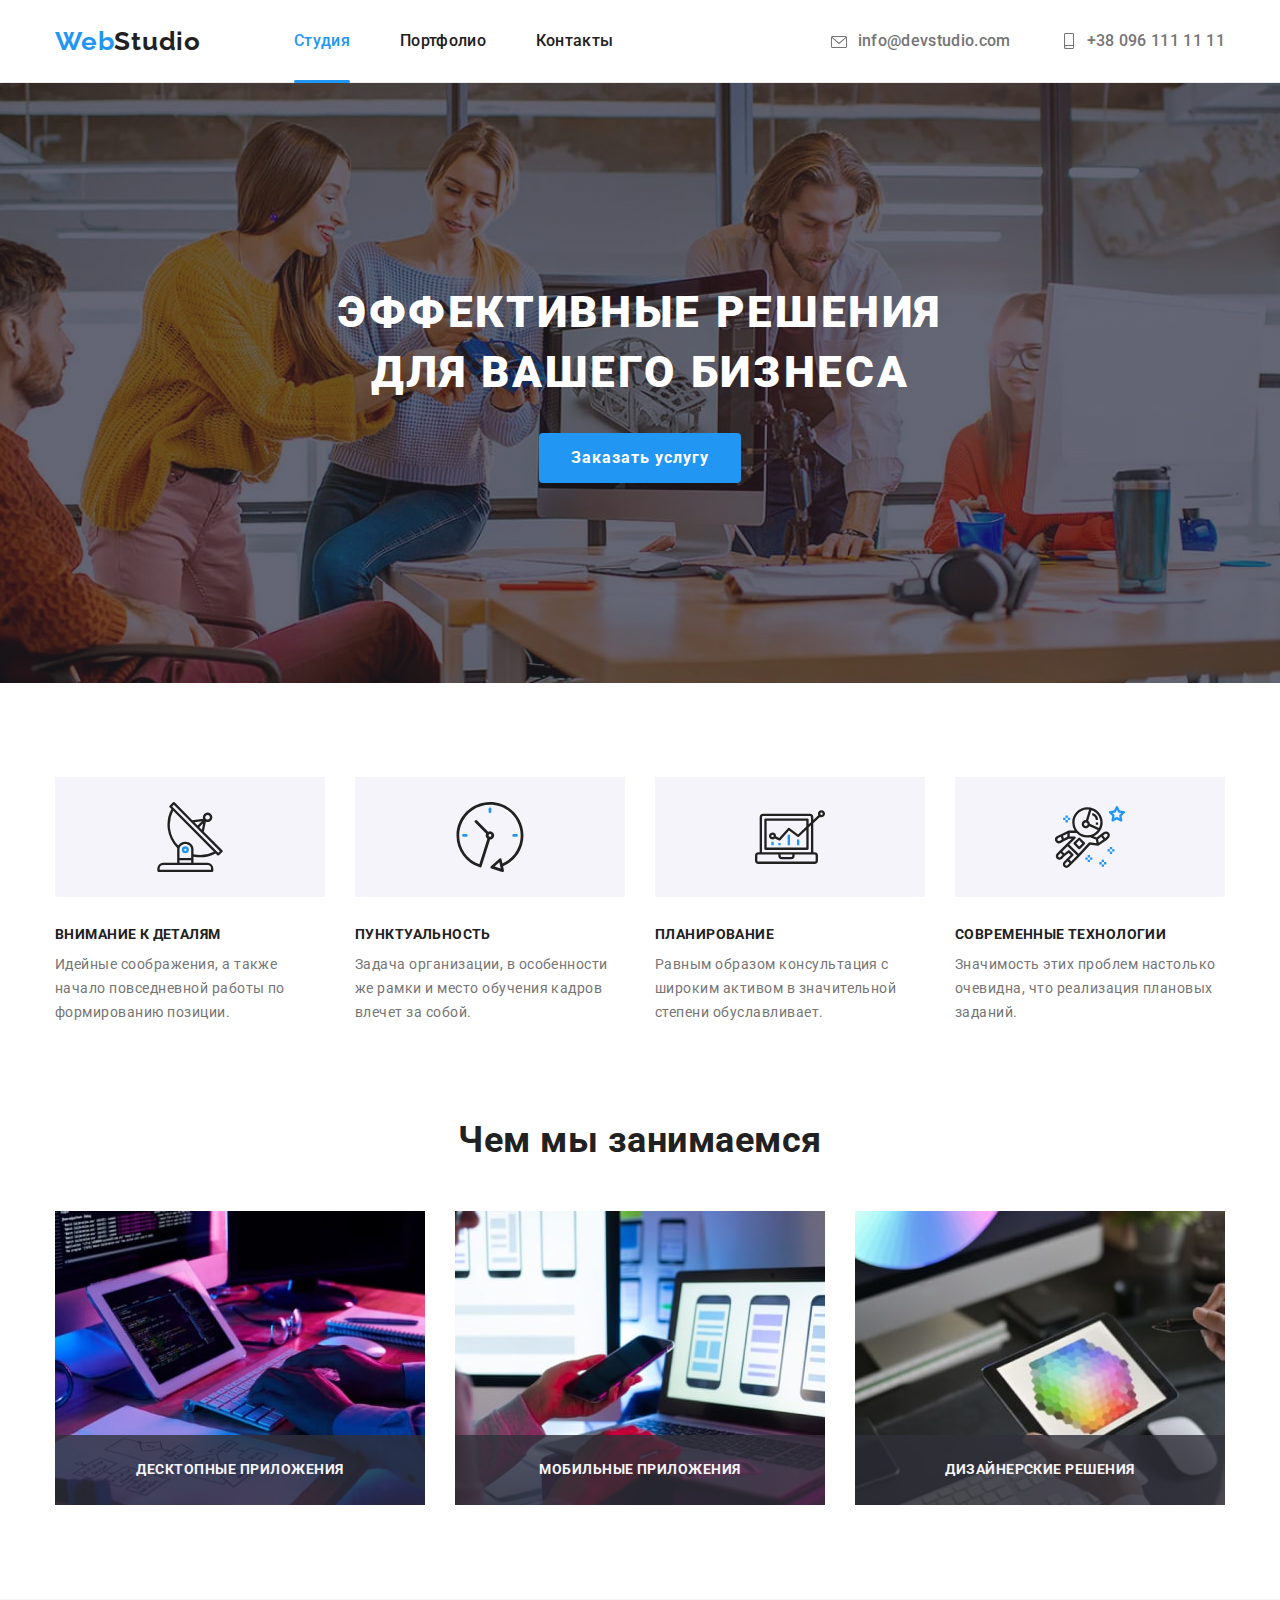
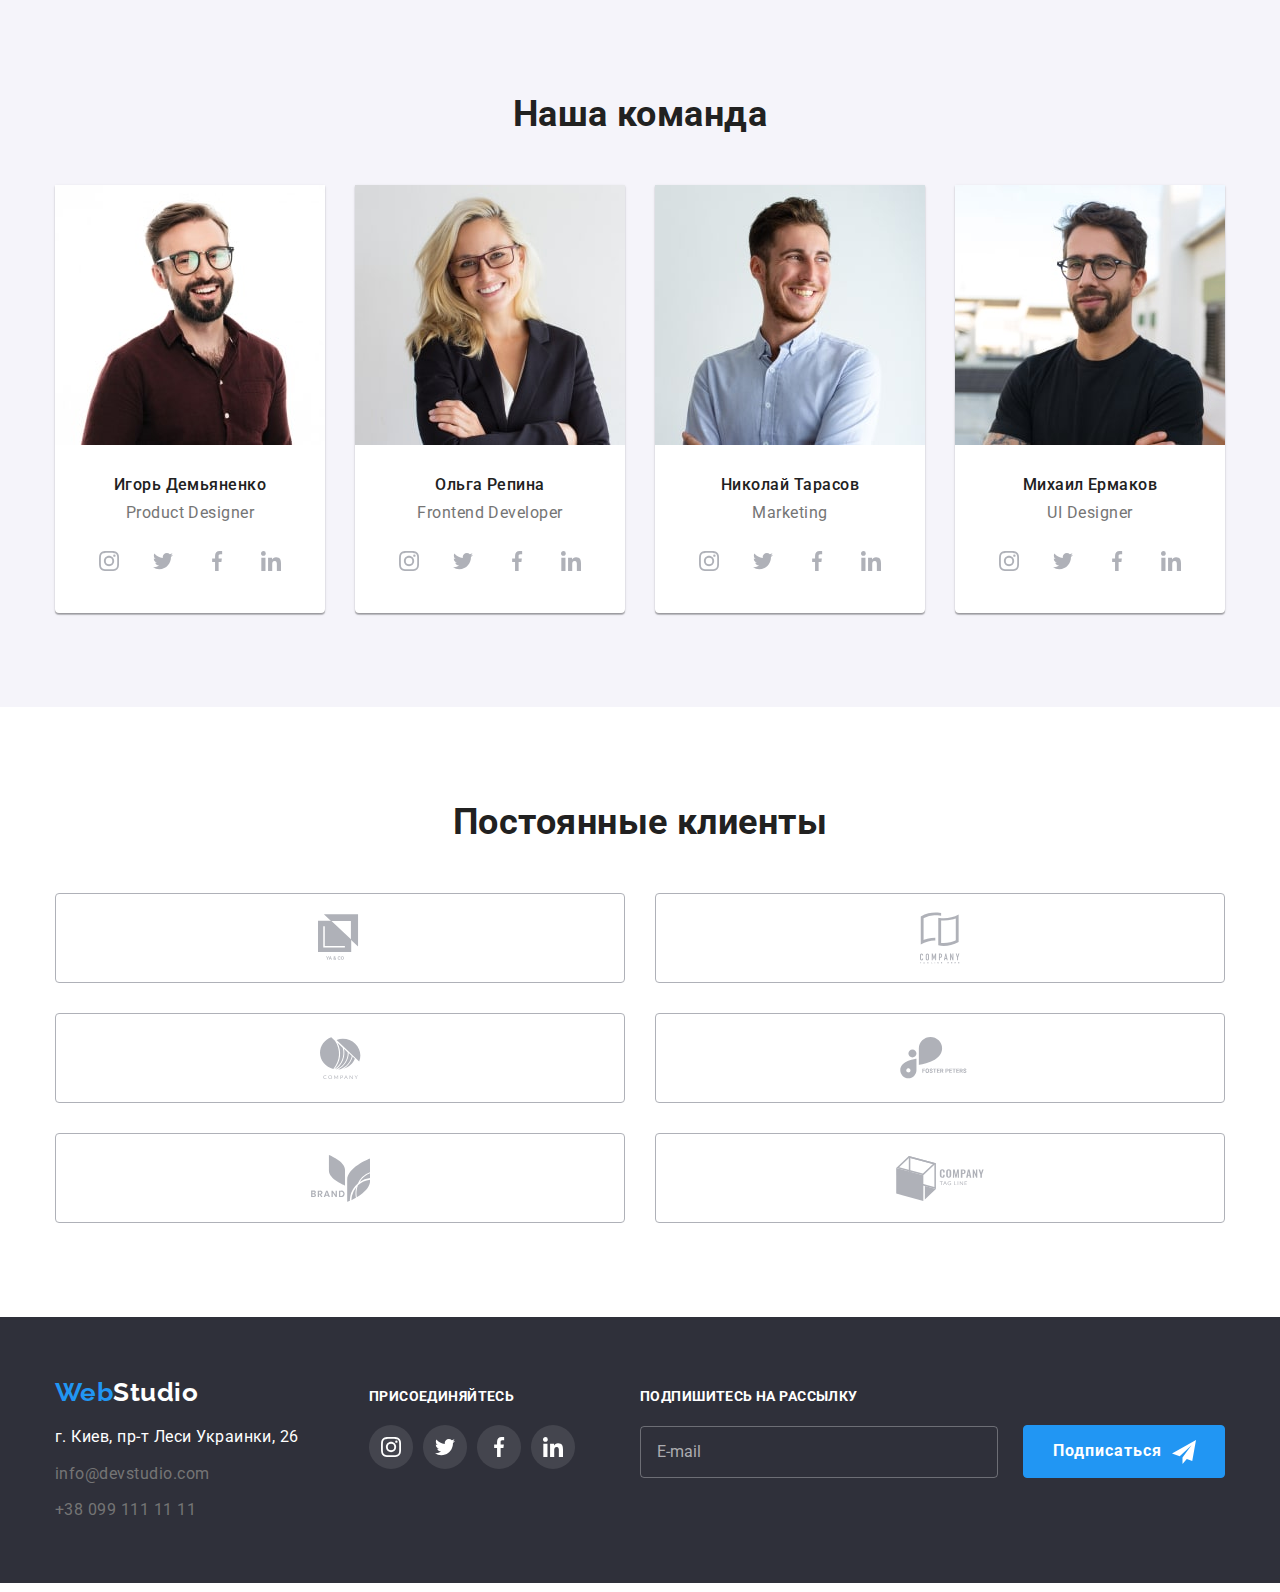
==== commit 788b03bd: "draft-2" ====
--- a/index.html
+++ b/index.html
@@ -8,7 +8,7 @@
       rel="stylesheet" />
       <link rel="stylesheet" href="https://cdnjs.cloudflare.com/ajax/libs/modern-normalize/0.2.0/modern-normalize.min.css" />
       <link rel="stylesheet" href="./css/styles.min.css" />
-      <link rel="stylesheet" href="./js/modal.js" />
+      <link rel="stylesheet" href="./js/menu.js" />
       <link rel="stylesheet" href="./js/modal.js" />  
     <title>Web Studio</title>
   </head>
@@ -206,10 +206,39 @@
         <h2 class="section__title">Наша команда</h2>
         <ul class="grid list team">
           <li class="grid__item team__item">
-            <img
-              src="./images/images2/img.jpg"
-              alt="Парень в коричневой рубашке"
-              width="270"/>
+            <picture class="team__img">
+              <source
+                srcset="
+                  ./images/team/desktop/img1-desktop-min.jpg 1x,
+                  ./images/team/desktop/img1-desktop@2x-min.jpg 2x
+                "
+                media="(min-width: 1200px)"
+                type="image/jpeg"
+              />
+              <source
+                srcset="
+                  ./images/team/tablet/img1-tablet-min.jpg    1x,
+                  ./images/team/tablet/img1-tablet@2x-min.jpg 2x
+                "
+                media="(min-width: 768px)"
+                type="image/jpeg"
+              />
+              <source
+                srcset="
+                  ./images/team/mobile/img1-mobile-min.jpg    1x,
+                  ./images/team/mobile/img1-mobile@2x-min.jpg 2x
+                "
+                media="(max-width: 767px)"
+                type="image/jpeg"
+              />
+             
+              <img
+                src="./images/team/desktop/img1-desktop-min.jpg"
+                width="450"
+                alt="На
+              фотографии Игорь Демьяненко"
+              />
+            </picture>
               <div class="team__card">
             <h3 class="team__name">Игорь Демьяненко</h3>
             <p class="team__position">Product Designer</p>
@@ -248,10 +277,39 @@
           </div>
           </li>
           <li class="grid__item team__item">
-            <img
-              src="./images/images2/img-1.jpg"
-              alt="Девушка в черном пиджаке"
-              width="270"/>
+            <picture class="team__img">
+              <source
+                srcset="
+                  ./images/team/desktop/img2-desktop-min.jpg    1x,
+                  ./images/team/desktop/img2-desktop@2x-min.jpg 2x
+                "
+                media="(min-width: 1200px)"
+                type="image/jpeg"
+              />
+              <source
+                srcset="
+                  ./images/team/tablet/img2-tablet-min.jpg    1x,
+                  ./images/team/tablet/img2-tablet@2x-min.jpg 2x
+                "
+                media="(min-width: 768px)"
+                type="image/jpeg"
+              />
+              <source
+                srcset="
+                  ./images/team/mobile/img2-mobile-min.jpg    1x,
+                  ./images/team/mobile/img2-mobile@2x-min.jpg 2x
+                "
+                media="(max-width: 767px)"
+                type="image/jpeg"
+              />
+            
+              <img
+                src="./images/team/desktop/img2-desktop-min.jpg"
+                width="450"
+                alt="На фотографии Ольга Репина"
+              />
+            </picture>
+
               <div class="team__card">
             <h3 class="team__name">Ольга Репина</h3>
             <p class="team__position">Frontend Developer</p>
@@ -290,10 +348,38 @@
           </div>
           </li>
           <li class="grid__item team__item">
-            <img
-              src="./images/images2/img-2.jpg"
-              alt="Парень в белой рубашке"
-              width="270"/>
+            <picture class="team__img">
+              <source
+                srcset="
+                  ./images/team/desktop/img3-desktop-min.jpg    1x,
+                  ./images/team/desktop/img3-desktop@2x-min.jpg 2x
+                "
+                media="(min-width: 1200px)"
+                type="image/jpeg"
+              />
+              <source
+                srcset="
+                  ./images/team/tablet/img3-tablet-min.jpg    1x,
+                  ./images/team/tablet/img3-tablet@2x-min.jpg 2x
+                "
+                media="(min-width: 768px)"
+                type="image/jpeg"
+              />
+              <source
+                srcset="
+                  ./images/team/mobile/img3-mobile-min.jpg    1x,
+                  ./images/team/mobile/img3-mobile@2x-min.jpg 2x
+                "
+                media="(max-width: 767px)"
+                type="image/jpeg"
+              />
+             
+              <img
+                src="./images/team/desktop/img3-desktop-min.jpg"
+                width="450"
+                alt="На фотографии Николай Тарасов"
+              />
+            </picture>
               <div class="team__card">
             <h3 class="team__name">Николай Тарасов</h3>
             <p class="team__position">Marketing</p>
@@ -332,10 +418,39 @@
           </div>
           </li>
           <li class="grid__item team__item">
-            <img
-              src="./images/images2/img-3.jpg"
-              alt="Парень в черной футболке"
-              width="270"/>
+            <picture class="team__img">
+              <source
+                srcset="
+                  ./images/team/desktop/img4-desktop-min.jpg    1x,
+                  ./images/team/desktop/img4-desktop@2x-min.jpg 2x
+                "
+                media="(min-width: 1200px)"
+                type="image/jpeg"
+              />
+              <source
+                srcset="
+                  ./images/team/tablet/img4-tablet-min.jpg    1x,
+                  ./images/team/tablet/img4-tablet@2x-min.jpg 2x
+                "
+                media="(min-width: 768px)"
+                type="image/jpeg"
+              />
+              <source
+                srcset="
+                  ./images/team/mobile/img4-mobile-min.jpg    1x,
+                  ./images/team/mobile/img4-mobile@2x-min.jpg 2x
+                "
+                media="(max-width: 767px)"
+                type="image/jpeg"
+              />
+              
+              <img
+                src="./images/team/desktop/img4-desktop-min.jpg"
+                width="450"
+                alt="На фотографии Михаил Ермаков"
+              />
+            </picture>
+
               <div class="team__card">
             <h3 class="team__name">Михаил Ермаков</h3>
             <p class="team__position">UI Designer</p>
@@ -434,22 +549,21 @@
 
     <footer class="footer">
       <div class="container footer__container">
-        <div class="footer__item">
+        <div class="footer__address">
       <a class="logo logo__footer" href="./index.html">
         <span class="logo--accent-color">Web</span>Studio</a>
           
         <address class="address">
-        <ul class="list footer__contact">
-          <li>
-            <a class="street__link link" href="https://goo.gl/maps/qucAcmc7RsmT4kep8" rel="nofollow noopener noreferrer" target="blanc">г. Киев, пр-т Леси Украинки, 26 </a>
-          </li>
-          <li>
-            <a class="link footer__link" href="mailto:info@example.com" >info@devstudio.com</a>
-          </li>
-          <li>
-            <a class="link footer__link" href="tel:+380961111111" >+38 099 111 11 11</a>
-          </li>
-        </ul>
+        
+            <a class="link contact-nav__link footer__contact-link" href="https://goo.gl/maps/qucAcmc7RsmT4kep8" rel="nofollow noopener noreferrer" target="blanc">г. Киев, пр-т Леси Украинки, 26 </a>
+       
+      
+            <a class="link contact-nav__link footer__contact-link" href="mailto:info@example.com" >info@devstudio.com</a>
+         
+        
+            <a class="link contact-nav__link footer__contact-link" href="tel:+380961111111" >+38 099 111 11 11</a>
+          
+       
       </address>
      </div>
      <div class="footer__item footer__social">
@@ -485,7 +599,7 @@
         </li>
        </ul>
       </div>
-      <div class="footer__item">
+      <div class="footer__email-form">
         <h3 class="title footer__title">Подпишитесь на рассылку</h3>
 
         <form class="footer-form" autocomplete="on" novalidate>
--- a/css/styles.min.css
+++ b/css/styles.min.css
@@ -1,2 +1,2 @@
-:root{--primery-text-color: #757575;--title-text-color: #212121;--background-color: #2f303a;--button-text-color: #212121;--button-text-color-hover-focus: #ffffff;--button-background-color: #f5f4fa;--backdrop-bg-color: rgba(0, 0, 0, 0.2);--border-color-for-modal: rgba(33, 33, 33, 0.2);--headline-color-text: #f5f4fa;--bg-headline-color: rgba(47, 48, 58, 0.8);--modal-form__input--textarea: rgba(117, 117, 117, 0.502);--link-text-contacts: #757575;--link-text-menu: #212121;--features-tumb-color: #f5f4fa;--section-bg-color: #f5f4fa;--accent-text-color: #2196f3;--base-icon-color: #afb1b8;--title-font: "Roboto", sans-serif;--white-color: #ffffff;--bg-accent-col: #188ce8;--footer-link-col:#acacb0;--email-placeholder-col:#acacb0;--header-bottom-border: #ececec;--card-overlay-bg-color: rgba(33, 150, 243, 0.9);--transparent-color: #00000000;--card-bg-overlay-color: rgba(33, 150, 243, 0.9);--box-shadow: 0px 1px 3px rgba(0, 0, 0, 0.12), 0px 1px 1px rgba(0, 0, 0, 0.14), 0px 2px 1px rgba(0, 0, 0, 0.2);--button-shadow: 0px 3px 1px rgba(0, 0, 0, 0.1), 0px 1px 2px rgba(0, 0, 0, 0.08), 0px 2px 2px rgba(0, 0, 0, 0.12);--portfolio-box-shadow: 0px 1px 1px rgba(0, 0, 0, 0.12), 0px 4px 4px rgba(0, 0, 0, 0.06), 1px 4px 6px rgba(0, 0, 0, 0.16);--border-card-color: #eeeeee;--animation: 250ms cubic-bezier(0.4, 0, 0.2, 1);--container-width: 1200px;--grid-num: 3}.visually-hidden{position:absolute !important;clip:rect(1px 1px 1px 1px);clip:rect(1px, 1px, 1px, 1px);padding:0 !important;border:0 !important;height:1px !important;width:1px !important;overflow:hidden}html{box-sizing:border-box}*,*::before,*::after{box-sizing:inherit}body{font-family:var(--title-font);font-weight:500;letter-spacing:0.03em;color:var(--primery-text-color);background-color:var(--white-color);margin:0}body.modal-open{overflow:hidden}h1,h2,h3,h4,h5,h6,p{margin-top:0;margin-bottom:0}img{display:block;max-width:100%;height:auto}address{font-style:normal;width:231px}.list{list-style:none;padding-left:0;margin:0}.link{letter-spacing:0.03em;text-decoration:none;color:var(--link-text-contacts);transition:color var(--animation)}.container{padding-left:15px;padding-right:15px;margin-left:auto;margin-right:auto;min-width:320px}@media screen and (min-width: 480px){.container{width:480px}}@media screen and (min-width: 768px){.container{width:768px}}@media screen and (min-width: 1200px){.container{width:1200px}}.button{font-family:inherit;font-weight:bold;font-size:16px;line-height:1.9;letter-spacing:0.06em;color:var(--white-color);background-color:var(--accent-text-color);margin:0px;border-width:0px;padding:10px 32px;border-radius:4px;cursor:pointer;transition:background-color var(--animation)}.button:hover,.button:focus{background-color:var(--bg-accent-col)}.button__footer{display:inline-flex;justify-content:center;align-items:center;padding:10px 28px 10px 29px;margin-left:12px;border:1px solid var(--accent-text-color);background-color:var(--accent-text-color);transition:background-color var(--animation)}@media screen and (max-width: 1199.98px){.button__footer{margin:auto;margin-top:20px}}.button__icon{fill:currentColor;margin-left:10px}.button__form{display:block;margin:auto}@media screen and (max-width: 767.98px){.menu{display:none}}@media screen and (min-width: 767.98px){.menu{display:flex}.menu__item:not(:last-child){margin-right:50px}}.menu__link{position:relative;display:block;letter-spacing:0.02em;color:var(--link-text-menu);transition:color var(--animation)}@media screen and (min-width: 767.98px){.menu__link{padding-top:32px;padding-bottom:32px}}.menu__link:hover,.menu__link:focus{color:var(--accent-text-color)}.menu__link:after{content:"";position:absolute;display:block;height:3px;width:100%;border-radius:2px;bottom:-1px;background-color:var(--transparent-color);transition:background-color var(--animation)}.menu__link:hover::after,.menu__link:focus::after{background-color:var(--accent-text-color)}.menu__link--current{color:var(--accent-text-color);transition:color var(--animation)}.menu__link--current::after{background-color:var(--accent-text-color)}.menu__link--current:hover,.menu__link--current:focus,.menu__link--current:hover::after,.menu__link--current:focus::after{color:var(--background-color)}.social{display:flex;justify-content:space-between}.social__item{width:calc((100% - 30px) / 4);margin-right:10px;height:44px}.social__item:nth-child(4n){margin-right:0}.social__link{display:flex;justify-content:center;align-items:center;width:100%;height:100%;background:var(--white-color);border-radius:50%;fill:var(--base-icon-color);transition:background-color var(--animation)}.social__icon{width:20px;height:20px;transition:var(--animation)}.social__link:hover,.social__link:focus{background:var(--accent-text-color);fill:var(--white-color)}.logo{display:block;font-family:"Raleway", sans-serif;font-weight:700;font-size:24px;line-height:1.19;text-decoration:none;color:var(--title-text-color)}@media screen and (min-width: 1199.98px){.logo{font-size:26px}}.logo:hover,.logo:focus{color:var(--accent-text-color);transition:fill var(--animation)}.logo--accent-color{color:var(--accent-text-color)}.logo__footer{color:var(--white-color);display:block;font-family:"Raleway", sans-serif;font-weight:700;font-size:26px;line-height:1.19;text-decoration:none;padding-top:0;padding-bottom:15px;transition:color var(--animation)}@media screen and (max-width: 1199.98px){.logo__footer{margin:0 auto 20px auto}}.logo__footer:hover,.logo__footer:focus{color:var(--accent-text-color);transition:fill var(--animation)}.title{font-weight:700;font-size:14px;line-height:1.14;letter-spacing:0.03em;margin-bottom:10px;text-transform:uppercase;color:var(--title-text-color)}.header{border-bottom:1px solid var(--header-bottom-border)}.header__container{display:flex;justify-content:center;align-items:center}@media screen and (min-width: 320px) and (max-width: 767.98px){.header{padding:10px 0}}@media screen and (min-width: 767.98px){.header__navigation{margin-left:88px}}@media screen and (min-width: 1199.98px){.header__navigation{margin-left:93px}}.mobile-menu-btn{position:relative;z-index:105;padding:12px 8px;display:inline-flex;margin-left:auto;background-color:transparent;border:none;transition:color var(--animation)}@media screen and (min-width: 767.98px){.mobile-menu-btn{display:none}}.mobile-menu-btn:hover,.mobile-menu-btn:focus{color:var(--accent-text-color)}.icon-close{display:none}.is-open .icon-close{display:block;fill:#212121}.is-open .icon-menu{display:none}.mobile-menu__icon{width:40px;height:40px;fill:currentColor;transition:fill var(--animation)}@media screen and (max-width: 767.98px){.mobile-menu{position:fixed;top:0;right:-100%;display:flex;flex-direction:column;z-index:100;width:100%;min-width:320px;height:100vh;padding:48px 40px;background:#ffffff;overflow-y:scroll;color:var(--title-text-color);transition:right var(--animation)}.mobile-menu.is-open{right:0}}@media screen and (min-width: 767.98px){.mobile-menu{display:none}}.mobile__content{width:100%;height:100%;display:flex;flex-direction:column;justify-content:space-between;font-weight:500;font-size:40px;line-height:1.2;letter-spacing:0.02em;color:#212121}@media screen and (min-width: 320px) and (max-width: 479.98px){.mobile__content{font-size:30px}}.mobile-menu__list{margin-bottom:30px}@media screen and (min-width: 320px) and (max-width: 479.98px){.mobile-menu__list{margin-bottom:20px}}.mobile-menu__item:not(:last-child){margin-bottom:32px}.mobile-menu__link{color:#212121;letter-spacing:0.02em;transition:color var(--animation)}.mobile-menu__link:hover,.mobile-menu__link:focus{color:var(--accent-text-color)}.mobile-menu__link--current{color:var(--accent-text-color)}.mobile-contact{margin-top:-10px;margin-bottom:64px}.mobile-contact__item:last-child{margin-top:32px}.mobile-contact__link{font-size:24px;line-height:1.67;letter-spacing:0.02em;color:#757575;transition:color var(--animation)}@media screen and (min-width: 320px) and (max-width: 479.98px){.mobile-contact__link{font-size:20px}}.mobile-contact__link--accent{font-size:34px;line-height:1.8;color:#2196f3}@media screen and (min-width: 320px) and (max-width: 479.98px){.mobile-contact__link--accent{font-size:25px}}.mobile-contact__link:hover,.mobile-contact__link:focus{color:var(--accent-text-color)}.mobile-social{display:flex;font-size:18px;line-height:1.22}@media screen and (min-width: 320px) and (max-width: 479.98px){.mobile-social{font-size:16px}}.mobile-social__item{padding-right:10px;padding-left:10px;border-right:1px solid rgba(33,33,33,0.2)}.mobile-social__item:first-child{padding-left:0}.mobile-social__item:last-child{border-right:none}.mobile-social__link{color:var(--accent-text-color)}.backdrop{position:fixed;top:0;left:0;width:100%;height:100%;background-color:var(--backdrop-bg-color);z-index:500;opacity:1;transition:opacity var(--animation);overflow-y:scroll}.backdrop.is-hidden{opacity:0;pointer-events:none;visibility:hidden}.modal{position:absolute;top:50%;left:50%;padding:40px;display:flex;flex-direction:column;justify-content:center;align-items:center;color:var(--title-text-color);background-color:var(--white-color);box-shadow:var(--box-shadow);border-radius:4px;transform-origin:top left;transform:translate(-50%, -50%) scale(1);transition:transform var(--animation)}.backdrop.is-hidden .modal{transform:translate(-50%, -50%) scale(0.9)}@media screen and (max-width: 767.98px){.contact-nav{display:none}}@media screen and (min-width: 767.98px){.contact-nav{display:flex;flex-direction:column;margin-left:auto}}@media screen and (min-width: 1199.98px){.contact-nav{flex-direction:row}}@media screen and (min-width: 767.98px) and (max-width: 1199.98px){.contact-nav__item:first-child{margin-bottom:10px}}@media screen and (min-width: 1199.98px){.contact-nav__item+.contact-nav__item{margin-left:50px}}.contact-nav__link{display:flex;align-items:center;letter-spacing:0.02em;color:var(--primery-text-color);transition:color var(--animation)}@media screen and (min-width: 1199.98px){.contact-nav__link{padding-top:32px;padding-bottom:32px}}.contact-nav__link:hover,.contact-nav__link:focus{color:var(--accent-text-color);transition:color var(--animation)}.contact-nav__icon{margin-right:10px;fill:currentColor;transition:fill var(--animation)}.contact-nav__link:hover .contact-nav__icon,.contact-nav__link:focus .contact-nav__icon{fill:var(--accent-text-color)}.modal-form{content:""}.modal-form__container{display:flex;flex-direction:column;justify-content:center;align-items:center;min-width:446px}.modal-form__label,.modal-form__element{display:block;width:100%}.modal-form__element+.modal-form__element{margin-top:10px}.modal-form__heading{text-align:center;margin-bottom:12px;font-weight:700;font-size:20px;line-height:1.15}.modal-form__label{margin-bottom:4px;font-style:normal;font-weight:400;font-size:12px;line-height:1.17;letter-spacing:0.01em;color:var(--primery-text-color)}.modal-form__input{width:100%;padding-top:12px;padding-bottom:12px;padding-left:calc(12px + 18px + 12px);padding-right:12px;font-family:inherit;font-style:normal;font-weight:400;font-size:14px;line-height:1.14;color:var(--black-color);letter-spacing:0.01em;outline-color:var(--bg-accent-col);border-radius:4px;border-width:1px;border-style:solid;border-color:var(--border-color-for-modal);transition:border-color var(--animation)}.modal-form:focus{border-color:var(--accent-text-color)}.modal-form__field{position:relative}.modal-form__icon{position:absolute;top:50%;left:11px;transform:translateY(-50%);transition:fill var(--animation)}.modal-form__input:focus+.modal-form__icon{fill:var(--accent-text-color)}.modal-form__input--textarea{padding:11px 15px;resize:none;overflow:hidden;height:120px}.modal-form__input--textarea::placeholder{color:var(--modal-form__input--textarea)}.modal-button__close{position:absolute;top:8px;right:8px;display:flex;justify-content:center;align-items:center;padding:0;width:30px;height:30px;border-radius:50%;border-color:transparent;color:var(--title-text-color);background:var(--white-color);border:1px solid rgba(0,0,0,0.1);cursor:pointer;transition:color var(--animation),border-color var(--animation) 250ms}.modal-button__close:hover,.modal-button__close:focus{color:var(--accent-text-color);border-color:var(--accent-text-color)}.modal-button__icon{fill:currentColor}.checkbox{text-align:center;margin-top:20px;margin-bottom:30px;font-style:normal;font-weight:normal;font-size:14px;line-height:1.71;letter-spacing:0.03em;color:var(--primery-text-color)}.checkbox__label{position:relative;display:inline-block;cursor:pointer;padding-left:calc(7px + 16px)}.checkbox__visually-hidden{position:absolute;width:1px;height:1px;margin:-1px;border-radius:0;padding:0;clip:rect(0 0 0 0);overflow:hidden}.checkbox__icon{position:absolute;top:50%;left:0;transform:translateY(-50%);border-width:2px;border-style:solid;border-color:var(--bg-accent-color);background-color:transparent;border-radius:2px;fill:none;transition:fill var(--animation),background-color var(--animation),border-color var(--animation)}.checkbox__input:checked+.checkbox__icon{background-color:var(--accent-text-color);fill:var(--white-color);border:none;outline-color:var(--accent-text-color)}.checkbox__input:hover+.checkbox__icon,.checkbox__input:focus+.checkbox__icon{border-color:var(--accent-text-color);outline-color:var(--accent-text-coloror)}.checkbox__link{display:inline-block;font-weight:normal;font-size:14px;line-height:1.71;letter-spacing:0.03em;margin-left:2px;color:var(--accent-text-color);text-decoration:underline;transition:color var(--animation)}.checkbox__link:hover,.checkbox__link:focus{color:var(--bg-accent-col);outline-color:currentColor}.grid{display:flex;flex-wrap:wrap;margin-left:-30px;margin-top:-30px}.grid__item{flex-basis:calc((100% - 30px * var(--grid-num)) / var(--grid-num));margin-left:30px;margin-top:30px}.section{padding-top:94px;padding-bottom:94px}.section__title{color:var(--title-text-color)}.section--padding-bottom{padding-bottom:0}.section__title{margin-top:0px;margin-bottom:50px;font-weight:700;font-size:36px;line-height:1.17;text-align:center}.hero{padding-top:118px;padding-bottom:118px;min-height:400px;text-align:center;background-color:var(--background-color);color:var(--white-color);background-image:linear-gradient(to right, rgba(47,48,58,0.4), rgba(47,48,58,0.4)),url(/images/hero/mobile/hero-mobile-480.jpg);background-repeat:no-repeat;background-position:center;background-size:cover}@media screen and (min-device-pixel-ratio: 2), screen and (min-resolution: 192dpi), screen and (min-resolution: 2dppx){.hero{background-image:linear-gradient(to right, rgba(47,48,58,0.4), rgba(47,48,58,0.4)),url(/images/hero/mobile/hero-mobile-480@2x.jpg)}}@media screen and (min-width: 768px){.hero{background-image:linear-gradient(to right, rgba(47,48,58,0.4), rgba(47,48,58,0.4)),url(/images/hero/tablet/hero-tablet-768.jpg)}}@media screen and (min-width: 768px) and (min-device-pixel-ratio: 2), screen and (min-width: 768px) and (min-resolution: 192dpi), screen and (min-width: 768px) and (min-resolution: 2dppx){.hero{background-image:linear-gradient(to right, rgba(47,48,58,0.4), rgba(47,48,58,0.4)),url(/images/hero/tablet/hero-tablet768@2x-min.jpg)}}@media screen and (min-width: 1200px){.hero{padding-top:200px;padding-bottom:200px;min-height:600px;background-image:linear-gradient(to right, rgba(47,48,58,0.4), rgba(47,48,58,0.4)),url(/images/hero/desktop/hero-desktop1600.jpg)}}@media screen and (min-width: 1200px) and (min-device-pixel-ratio: 2), screen and (min-width: 1200px) and (min-resolution: 192dpi), screen and (min-width: 1200px) and (min-resolution: 2dppx){.hero{background-image:linear-gradient(to right, rgba(47,48,58,0.4), rgba(47,48,58,0.4)),url(/images/hero/desktop/hero-desktop1600@2x.jpg)}}.hero__title{margin-right:auto;margin-left:auto;margin-bottom:30px;max-width:360px;font-weight:900;font-size:26px;line-height:1.6;text-align:center;letter-spacing:0.06em;text-transform:uppercase;color:var(--white-color)}@media screen and (min-width: 1200px){.hero__title{max-width:700px;font-size:44px;line-height:1.36}}.features__item{--grid-num: 1}@media screen and (min-width: 768px){.features__item{--grid-num: 2}}@media screen and (min-width: 1200px){.features__item{--grid-num: 4}}.features__item:last-child{margin-right:0}.features__thumb{display:flex;align-items:center;justify-content:center;background-color:var(--features-tumb-color);height:120px;margin-bottom:30px}.features__text{font-weight:400;color:var(--primery-text-color)}.features__card .features__text{font-size:14px;line-height:1.71;margin-bottom:0px}.deckstop-section{display:none}@media screen and (min-width: 1200px){.deckstop-section{display:block}}.types-services__thumb{position:relative}.types-services__title{position:absolute;left:0;bottom:0;display:block;width:100%;padding-top:27px;padding-bottom:27px;text-transform:uppercase;text-align:center;font-weight:bold;font-size:14px;line-height:1.14;background-color:var(--bg-headline-color);color:var(--headline-color-text)}.team{font-weight:400;font-size:16px;line-height:1.19;text-align:center;--grid-num: 4}.team__item{box-shadow:var(--box-shadow);border-radius:0px 0px 4px 4px;background-color:var(--white-color)}.team__item:nth-child(4n){margin-right:0px}.team__name{font-weight:500;font-size:16px;line-height:1.18;letter-spacing:0.03em;margin-bottom:10px;font-size:inherit;font-weight:500;color:var(--title-text-color)}.team__position{font-size:16px;line-height:1.18;letter-spacing:0.03em;margin-bottom:16px;color:var(--primery-text-color)}.team__card{font-weight:400;font-size:16px;line-height:1.19;text-align:center;margin-top:30px;margin-bottom:30px;margin-left:32px;margin-right:32px}.section--bg{background-color:var(--section-bg-color)}.clients{justify-content:center;align-items:center;--grid-num: 6}.clients__item{height:90px}.clients__item:nth-child(6n){margin-right:0px}.clients__link{display:flex;justify-content:center;align-items:center;width:100%;height:100%;border:1px solid #afb1b8;border-radius:4px;fill:#afb1b8;transition:border-color var(--animation),fill var(--animation)}.clients__link:hover,.clients__link:focus{border:1px solid var(--accent-text-color);fill:var(--accent-text-color)}.clients__icon{transition:fill var(--animation)}.footer{padding-top:60px;padding-bottom:60px;font-weight:400;font-size:14px;line-height:1.71;letter-spacing:0.03em;background-color:var(--background-color)}.footer__link{display:inline-block;letter-spacing:0.03em;color:var(--footer-link-col);margin-bottom:9px}.footer__link:hover,.footer__link:focus{color:var(--accent-text-color)}.footer__container{display:flex;justify-content:space-between}.footer__address{display:flex;flex-direction:column;margin-right:20px}.footer__social{display:flex;flex-direction:column;margin-top:12px;margin-bottom:20px}.footer__social .footer__title{margin-bottom:20px;font-weight:700;font-size:14px;line-height:1.14;text-transform:uppercase}.footer__title{color:var(--white-color)}.footer__item{display:flex;flex-direction:column}.footer__item:first-child{margin-right:60px}.footer__item:last-child{width:calc(100% / 2);margin-left:auto}.footer__item:nth-last-child(-n+2){margin-top:12px}.footer__contact{font-style:normal;font-size:14px;line-height:1.71;letter-spacing:0.03em;color:#ffffff}.footer__title{margin-bottom:20px}.footer-social__list{display:flex;flex-direction:row;justify-content:space-between;align-items:center;min-width:206px}.footer-social__item,.social__link--bg{margin-right:5px;margin-bottom:0}.footer-social__item:nth-child(4n){margin-right:0}.social__link--bg{display:flex;justify-content:center;align-items:center;width:44px;height:44px;background:#ffffff1a;border-radius:50%;fill:var(--white-color);transition:background-color var(--animation)}.social__link--bg:hover,.social__link--bg:focus{background:var(--accent-text-color)}.footer-form{color:var(--white-color);font-size:14px;font-weight:700;letter-spacing:0.03em;line-height:1.14;font-style:normal}.email__input{color:currentColor;background-color:var(--transparent-color);padding:15px 16px;border-width:1px;border-style:solid;border-color:rgba(255,255,255,0.3);outline-color:rgba(255,255,255,0.3);border-radius:4px;width:358px;font-size:16px;font-weight:400;line-height:1.25;letter-spacing:0.03em;transition:border-color var(--animation),outline-color var(--animation)}.email__input:hover,.email__input:focus{border-color:var(--accent-text-color);outline-color:var(--accent-text-color)}.email__input::placeholder{color:var(--email-placeholder-col)}.street__link{display:inline-block;color:var(--white-color);text-decoration:none;margin-bottom:9px}.street__link:hover,.street__link:focus{color:var(--accent-text-color)}.filter{display:flex;justify-content:center;margin:auto;min-width:611px;margin-bottom:50px}.filter__list{display:flex;flex-wrap:wrap;justify-content:center}.filter__item{margin-right:8px}.filter__item:nth-child(5n){margin-right:0px}.filter__button{border-style:none;border:0px solid #f5f4fa;font-family:inherit;font-weight:500;font-size:16px;line-height:1.62;color:var(--title-text-color);background-color:#f5f4fa;cursor:pointer;padding:6px 22px;border-radius:4px;box-shadow:var(--transparent-color);transition:color var(--animation),background-color var(--animation),box-shadow var(--animation)}.filter__button:hover,.filter__button:focus{color:var(--white-color);background-color:var(--accent-text-color);box-shadow:var(--button-shadow)}.product{content:""}.product__link{display:flex;flex-direction:column;box-shadow:none;transition:box-shadow var(--animation)}.product__link:hover,.product__link:focus{box-shadow:var(--portfolio-box-shadow)}.product__meta{border-bottom:1px solid var(--border-card-color);border-right:1px solid var(--border-card-color);border-left:1px solid var(--border-card-color);padding:20px 24px;letter-spacing:0.03em}.product__name{margin-bottom:4px;font-weight:700;font-size:18px;line-height:2;letter-spacing:0.06em;color:var(--title-text-color)}.product__type{font-size:16px;line-height:1.87;font-weight:400;color:var(--primery-text-color)}.product__img{position:relative;overflow:hidden}.product__overlay{position:absolute;left:0;bottom:0;width:100%;height:100%;padding:63px 24px;font-weight:normal;font-size:18px;line-height:1.55;letter-spacing:0.03em;color:var(--white-color);background-color:var(--card-bg-overlay-color);transform:translateY(103%);transition:transform var(--animation)}.product__link:hover .product__overlay,.product__link:focus .product__overlay{transform:translateY(0)}
+:root{--primery-text-color: #757575;--title-text-color: #212121;--background-color: #2f303a;--button-text-color: #212121;--button-text-color-hover-focus: #ffffff;--button-background-color: #f5f4fa;--backdrop-bg-color: rgba(0, 0, 0, 0.2);--border-color-for-modal: rgba(33, 33, 33, 0.2);--headline-color-text: #f5f4fa;--bg-headline-color: rgba(47, 48, 58, 0.8);--modal-form__input--textarea: rgba(117, 117, 117, 0.502);--link-text-contacts: #757575;--link-text-menu: #212121;--features-tumb-color: #f5f4fa;--section-bg-color: #f5f4fa;--accent-text-color: #2196f3;--base-icon-color: #afb1b8;--title-font: "Roboto", sans-serif;--white-color: #ffffff;--bg-accent-col: #188ce8;--footer-link-col:#acacb0;--email-placeholder-col:#acacb0;--header-bottom-border: #ececec;--card-overlay-bg-color: rgba(33, 150, 243, 0.9);--transparent-color: #00000000;--card-bg-overlay-color: rgba(33, 150, 243, 0.9);--box-shadow: 0px 1px 3px rgba(0, 0, 0, 0.12), 0px 1px 1px rgba(0, 0, 0, 0.14), 0px 2px 1px rgba(0, 0, 0, 0.2);--button-shadow: 0px 3px 1px rgba(0, 0, 0, 0.1), 0px 1px 2px rgba(0, 0, 0, 0.08), 0px 2px 2px rgba(0, 0, 0, 0.12);--portfolio-box-shadow: 0px 1px 1px rgba(0, 0, 0, 0.12), 0px 4px 4px rgba(0, 0, 0, 0.06), 1px 4px 6px rgba(0, 0, 0, 0.16);--border-card-color: #eeeeee;--animation: 250ms cubic-bezier(0.4, 0, 0.2, 1);--container-width: 1200px;--grid-num: 3}.visually-hidden{position:absolute !important;clip:rect(1px 1px 1px 1px);clip:rect(1px, 1px, 1px, 1px);padding:0 !important;border:0 !important;height:1px !important;width:1px !important;overflow:hidden}html{box-sizing:border-box}*,*::before,*::after{box-sizing:inherit}body{font-family:var(--title-font);font-weight:500;letter-spacing:0.03em;color:var(--primery-text-color);background-color:var(--white-color);margin:0}body.modal-open{overflow:hidden}h1,h2,h3,h4,h5,h6,p{margin-top:0;margin-bottom:0}img{display:block;max-width:100%;height:auto}address{font-style:normal;min-width:231px}.list{list-style:none;padding-left:0;margin:0}.link{letter-spacing:0.03em;text-decoration:none;color:var(--link-text-contacts);transition:color var(--animation)}.container{padding-left:15px;padding-right:15px;margin-left:auto;margin-right:auto;min-width:320px}@media screen and (min-width: 480px){.container{width:480px}}@media screen and (min-width: 768px){.container{width:768px}}@media screen and (min-width: 1200px){.container{width:1200px}}.button{font-family:inherit;font-weight:bold;font-size:16px;line-height:1.9;letter-spacing:0.06em;color:var(--white-color);background-color:var(--accent-text-color);margin:0px;border-width:0px;padding:10px 32px;border-radius:4px;cursor:pointer;transition:background-color var(--animation)}.button:hover,.button:focus{background-color:var(--bg-accent-col)}.button__footer{display:inline-flex;justify-content:center;align-items:center;padding:10px 28px 10px 29px;margin-left:12px;border:1px solid var(--accent-text-color);background-color:var(--accent-text-color);transition:background-color var(--animation)}@media screen and (max-width: 1199.98px){.button__footer{margin:auto;margin-top:20px}}.button__icon{fill:currentColor;margin-left:10px}.button__form{display:block;margin:auto}@media screen and (max-width: 767.98px){.menu{display:none}}@media screen and (min-width: 767.98px){.menu{display:flex}.menu__item:not(:last-child){margin-right:50px}}.menu__link{position:relative;display:block;letter-spacing:0.02em;color:var(--link-text-menu);transition:color var(--animation)}@media screen and (min-width: 767.98px){.menu__link{padding-top:32px;padding-bottom:32px}}.menu__link:hover,.menu__link:focus{color:var(--accent-text-color)}.menu__link:after{content:"";position:absolute;display:block;height:3px;width:100%;border-radius:2px;bottom:-1px;background-color:var(--transparent-color);transition:background-color var(--animation)}.menu__link:hover::after,.menu__link:focus::after{background-color:var(--accent-text-color)}.menu__link--current{color:var(--accent-text-color);transition:color var(--animation)}.menu__link--current::after{background-color:var(--accent-text-color)}.menu__link--current:hover,.menu__link--current:focus,.menu__link--current:hover::after,.menu__link--current:focus::after{color:var(--background-color)}.social{display:flex;justify-content:space-between;align-items:center;min-width:206px}.social__item{width:calc((100% - 30px) / 4);margin-right:10px;height:44px}.social__item:nth-child(4n){margin-right:0}.social__link{display:flex;justify-content:center;align-items:center;width:100%;height:100%;background:var(--white-color);border-radius:50%;transition:background-color var(--animation)}.social__icon{width:20px;height:20px;fill:var(--base-icon-color);transition:var(--animation)}.social__link:hover,.social__link:focus{background:var(--accent-text-color);fill:var(--white-color)}.logo{display:block;font-family:"Raleway", sans-serif;font-weight:700;font-size:24px;line-height:1.19;text-decoration:none;color:var(--title-text-color)}@media screen and (min-width: 1199.98px){.logo{font-size:26px}}.logo:hover,.logo:focus{color:var(--accent-text-color);transition:fill var(--animation)}.logo--accent-color{color:var(--accent-text-color)}.logo__footer{color:var(--white-color);display:block;font-family:"Raleway", sans-serif;font-weight:700;font-size:26px;line-height:1.19;text-decoration:none;padding-top:0;padding-bottom:15px;transition:color var(--animation)}@media screen and (max-width: 1199.98px){.logo__footer{margin:0 auto 20px auto}}.logo__footer:hover,.logo__footer:focus{color:var(--accent-text-color);transition:fill var(--animation)}.title{font-weight:700;font-size:14px;line-height:1.14;letter-spacing:0.03em;margin-bottom:10px;text-transform:uppercase;color:var(--title-text-color)}.header{border-bottom:1px solid var(--header-bottom-border)}.header__container{display:flex;justify-content:center;align-items:center}@media screen and (min-width: 320px) and (max-width: 767.98px){.header{padding:10px 0}}@media screen and (min-width: 767.98px){.header__navigation{margin-left:88px}}@media screen and (min-width: 1199.98px){.header__navigation{margin-left:93px}}.mobile-menu-btn{position:relative;z-index:105;padding:12px 8px;display:inline-flex;margin-left:auto;background-color:transparent;border:none;transition:color var(--animation)}@media screen and (min-width: 767.98px){.mobile-menu-btn{display:none}}.mobile-menu-btn:hover,.mobile-menu-btn:focus{color:var(--accent-text-color)}.icon-close{display:none}.is-open .icon-close{display:block;fill:#212121}.is-open .icon-menu{display:none}.mobile-menu__icon{width:40px;height:40px;fill:currentColor;transition:fill var(--animation)}@media screen and (max-width: 767.98px){.mobile-menu{position:fixed;top:0;right:-100%;display:flex;flex-direction:column;z-index:100;width:100%;min-width:320px;height:100vh;padding:48px 40px;background:#ffffff;overflow-y:scroll;color:var(--title-text-color);transition:right var(--animation)}.mobile-menu.is-open{right:0}}@media screen and (min-width: 767.98px){.mobile-menu{display:none}}.mobile__content{width:100%;height:100%;display:flex;flex-direction:column;justify-content:space-between;font-weight:500;font-size:40px;line-height:1.2;letter-spacing:0.02em;color:#212121}@media screen and (min-width: 320px) and (max-width: 479.98px){.mobile__content{font-size:30px}}.mobile-menu__list{margin-bottom:30px}@media screen and (min-width: 320px) and (max-width: 479.98px){.mobile-menu__list{margin-bottom:20px}}.mobile-menu__item:not(:last-child){margin-bottom:32px}.mobile-menu__link{color:#212121;letter-spacing:0.02em;transition:color var(--animation)}.mobile-menu__link:hover,.mobile-menu__link:focus{color:var(--accent-text-color)}.mobile-menu__link--current{color:var(--accent-text-color)}.mobile-contact{margin-top:-10px;margin-bottom:64px}.mobile-contact__item:last-child{margin-top:32px}.mobile-contact__link{font-size:24px;line-height:1.67;letter-spacing:0.02em;color:#757575;transition:color var(--animation)}@media screen and (min-width: 320px) and (max-width: 479.98px){.mobile-contact__link{font-size:20px}}.mobile-contact__link--accent{font-size:34px;line-height:1.8;color:#2196f3}@media screen and (min-width: 320px) and (max-width: 479.98px){.mobile-contact__link--accent{font-size:25px}}.mobile-contact__link:hover,.mobile-contact__link:focus{color:var(--accent-text-color)}.mobile-social{display:flex;font-size:18px;line-height:1.22}@media screen and (min-width: 320px) and (max-width: 479.98px){.mobile-social{font-size:16px}}.mobile-social__item{padding-right:10px;padding-left:10px;border-right:1px solid rgba(33,33,33,0.2)}.mobile-social__item:first-child{padding-left:0}.mobile-social__item:last-child{border-right:none}.mobile-social__link{color:var(--accent-text-color)}.backdrop{position:fixed;top:0;left:0;width:100%;height:100%;background-color:var(--backdrop-bg-color);z-index:500;opacity:1;transition:opacity var(--animation);overflow-y:scroll}.backdrop.is-hidden{opacity:0;pointer-events:none;visibility:hidden}.modal{position:absolute;top:50%;left:50%;padding:40px;display:flex;flex-direction:column;justify-content:center;align-items:center;color:var(--title-text-color);background-color:var(--white-color);box-shadow:var(--box-shadow);border-radius:4px;transform-origin:top left;transform:translate(-50%, -50%) scale(1);transition:transform var(--animation)}.backdrop.is-hidden .modal{transform:translate(-50%, -50%) scale(0.9)}@media screen and (max-width: 767.98px){.contact-nav{display:none}}@media screen and (min-width: 767.98px){.contact-nav{display:flex;flex-direction:column;margin-left:auto}}@media screen and (min-width: 1199.98px){.contact-nav{flex-direction:row}}@media screen and (min-width: 767.98px) and (max-width: 1199.98px){.contact-nav__item:first-child{margin-bottom:10px}}@media screen and (min-width: 1199.98px){.contact-nav__item+.contact-nav__item{margin-left:50px}}.contact-nav__link{display:flex;align-items:center;letter-spacing:0.02em;color:var(--primery-text-color);transition:color var(--animation)}@media screen and (min-width: 1199.98px){.contact-nav__link{padding-top:32px;padding-bottom:32px}}.contact-nav__link:hover,.contact-nav__link:focus{color:var(--accent-text-color);transition:color var(--animation)}.contact-nav__icon{margin-right:10px;fill:currentColor;transition:fill var(--animation)}.contact-nav__link:hover .contact-nav__icon,.contact-nav__link:focus .contact-nav__icon{fill:var(--accent-text-color)}.modal-form{content:""}.modal-form__container{display:flex;flex-direction:column;justify-content:center;align-items:center;min-width:446px}.modal-form__label,.modal-form__element{display:block;width:100%}.modal-form__element+.modal-form__element{margin-top:10px}.modal-form__heading{text-align:center;margin-bottom:12px;font-weight:700;font-size:20px;line-height:1.15}.modal-form__label{margin-bottom:4px;font-style:normal;font-weight:400;font-size:12px;line-height:1.17;letter-spacing:0.01em;color:var(--primery-text-color)}.modal-form__input{width:100%;padding-top:12px;padding-bottom:12px;padding-left:calc(12px + 18px + 12px);padding-right:12px;font-family:inherit;font-style:normal;font-weight:400;font-size:14px;line-height:1.14;color:var(--black-color);letter-spacing:0.01em;outline-color:var(--bg-accent-col);border-radius:4px;border-width:1px;border-style:solid;border-color:var(--border-color-for-modal);transition:border-color var(--animation)}.modal-form:focus{border-color:var(--accent-text-color)}.modal-form__field{position:relative}.modal-form__icon{position:absolute;top:50%;left:11px;transform:translateY(-50%);transition:fill var(--animation)}.modal-form__input:focus+.modal-form__icon{fill:var(--accent-text-color)}.modal-form__input--textarea{padding:11px 15px;resize:none;overflow:hidden;height:120px}.modal-form__input--textarea::placeholder{color:var(--modal-form__input--textarea)}.modal-button__close{position:absolute;top:8px;right:8px;display:flex;justify-content:center;align-items:center;padding:0;width:30px;height:30px;border-radius:50%;border-color:transparent;color:var(--title-text-color);background:var(--white-color);border:1px solid rgba(0,0,0,0.1);cursor:pointer;transition:color var(--animation),border-color var(--animation) 250ms}.modal-button__close:hover,.modal-button__close:focus{color:var(--accent-text-color);border-color:var(--accent-text-color)}.modal-button__icon{fill:currentColor}.checkbox{text-align:center;margin-top:20px;margin-bottom:30px;font-style:normal;font-weight:normal;font-size:14px;line-height:1.71;letter-spacing:0.03em;color:var(--primery-text-color)}.checkbox__label{position:relative;display:inline-block;cursor:pointer;padding-left:calc(7px + 16px)}.checkbox__visually-hidden{position:absolute;width:1px;height:1px;margin:-1px;border-radius:0;padding:0;clip:rect(0 0 0 0);overflow:hidden}.checkbox__icon{position:absolute;top:50%;left:0;transform:translateY(-50%);border-width:2px;border-style:solid;border-color:var(--bg-accent-color);background-color:transparent;border-radius:2px;fill:none;transition:fill var(--animation),background-color var(--animation),border-color var(--animation)}.checkbox__input:checked+.checkbox__icon{background-color:var(--accent-text-color);fill:var(--white-color);border:none;outline-color:var(--accent-text-color)}.checkbox__input:hover+.checkbox__icon,.checkbox__input:focus+.checkbox__icon{border-color:var(--accent-text-color);outline-color:var(--accent-text-coloror)}.checkbox__link{display:inline-block;font-weight:normal;font-size:14px;line-height:1.71;letter-spacing:0.03em;margin-left:2px;color:var(--accent-text-color);text-decoration:underline;transition:color var(--animation)}.checkbox__link:hover,.checkbox__link:focus{color:var(--bg-accent-col);outline-color:currentColor}.grid{display:flex;flex-wrap:wrap;margin-left:-30px;margin-top:-30px}.grid__item{flex-basis:calc((100% - 30px * var(--grid-num)) / var(--grid-num));margin-left:30px;margin-top:30px}.section{padding-top:94px;padding-bottom:94px}.section__title{color:var(--title-text-color)}.section--padding-bottom{padding-bottom:0}.section__title{margin-top:0px;margin-bottom:50px;font-weight:700;font-size:36px;line-height:1.17;text-align:center}.hero{padding-top:118px;padding-bottom:118px;min-height:400px;text-align:center;background-color:var(--background-color);color:var(--white-color);background-image:linear-gradient(to right, rgba(47,48,58,0.4), rgba(47,48,58,0.4)),url(../../images/hero/mobile/hero-mobile-480.jpg);background-repeat:no-repeat;background-position:center;background-size:cover}@media screen and (min-device-pixel-ratio: 2), screen and (min-resolution: 192dpi), screen and (min-resolution: 2dppx){.hero{background-image:linear-gradient(to right, rgba(47,48,58,0.4), rgba(47,48,58,0.4)),url(../../images/hero/mobile/hero-mobile-480@2x.jpg)}}@media screen and (min-width: 768px){.hero{background-image:linear-gradient(to right, rgba(47,48,58,0.4), rgba(47,48,58,0.4)),url(../../images/hero/tablet/hero-tablet-768.jpg)}}@media screen and (min-width: 768px) and (min-device-pixel-ratio: 2), screen and (min-width: 768px) and (min-resolution: 192dpi), screen and (min-width: 768px) and (min-resolution: 2dppx){.hero{background-image:linear-gradient(to right, rgba(47,48,58,0.4), rgba(47,48,58,0.4)),url(../../images/hero/tablet/hero-tablet768@2x-min.jpg)}}@media screen and (min-width: 1200px){.hero{padding-top:200px;padding-bottom:200px;min-height:600px;background-image:linear-gradient(to right, rgba(47,48,58,0.4), rgba(47,48,58,0.4)),url(../../images/hero/desktop/hero-desktop1600.jpg)}}@media screen and (min-width: 1200px) and (min-device-pixel-ratio: 2), screen and (min-width: 1200px) and (min-resolution: 192dpi), screen and (min-width: 1200px) and (min-resolution: 2dppx){.hero{background-image:linear-gradient(to right, rgba(47,48,58,0.4), rgba(47,48,58,0.4)),url(../../images/hero/desktop/hero-desktop1600@2x.jpg)}}.hero__title{margin-right:auto;margin-left:auto;margin-bottom:30px;max-width:360px;font-weight:900;font-size:26px;line-height:1.6;text-align:center;letter-spacing:0.06em;text-transform:uppercase;color:var(--white-color)}@media screen and (min-width: 1200px){.hero__title{max-width:700px;font-size:44px;line-height:1.36}}.features__item{--grid-num: 1}@media screen and (min-width: 768px){.features__item{--grid-num: 2}}@media screen and (min-width: 1200px){.features__item{--grid-num: 4}}.features__item:last-child{margin-right:0}.features__thumb{display:flex;align-items:center;justify-content:center;background-color:var(--features-tumb-color);height:120px;margin-bottom:30px}.features__text{font-weight:400;color:var(--primery-text-color)}.features__card .features__text{font-size:14px;line-height:1.71;margin-bottom:0px}.deckstop-section{display:none}@media screen and (min-width: 1200px){.deckstop-section{display:block}}.types-services__thumb{position:relative}.types-services__title{position:absolute;left:0;bottom:0;display:block;width:100%;padding-top:27px;padding-bottom:27px;text-transform:uppercase;text-align:center;font-weight:bold;font-size:14px;line-height:1.14;background-color:var(--bg-headline-color);color:var(--headline-color-text)}.team{font-weight:400;font-size:16px;line-height:1.19;text-align:center;--grid-num: 1}.team__item{display:flex;flex-direction:column;align-items:center;box-shadow:var(--box-shadow);border-radius:0px 0px 4px 4px;background-color:var(--white-color)}@media screen and (min-width: 768px){.team{--grid-num: 2}}@media screen and (min-width: 1200px){.team{--grid-num: 4}}.team__name{margin-bottom:10px;font-weight:500;font-size:inherit;color:var(--title-text-color)}.team__position{font-size:16px;line-height:1.18;letter-spacing:0.03em;margin-bottom:16px;color:var(--primery-text-color)}.team__card{font-weight:400;font-size:16px;line-height:1.19;text-align:center;margin-top:30px;margin-bottom:30px;margin-left:32px;margin-right:32px}.section--bg{background-color:var(--section-bg-color)}.clients__item{min-height:90px;--grid-num: 2}@media screen and (min-width: 768px){.clients{--grid-num: 3}}@media screen and (min-width: 1198px){.clients{--grid-num: 6}}.clients__link{display:flex;justify-content:center;align-items:center;width:100%;height:100%;border:1px solid #afb1b8;border-radius:4px;fill:#afb1b8;transition:border-color var(--animation),fill var(--animation)}.clients__link:hover,.clients__link:focus{border:1px solid var(--accent-text-color);fill:var(--accent-text-color)}.clients__icon{transition:fill var(--animation)}.footer{padding-top:60px;padding-bottom:60px;background-color:var(--background-color)}.footer__link{justify-content:center;font-weight:400;letter-spacing:0.03em;line-height:1.71;padding:0;color:var(--footer-link-col)}@media screen and (min-width: 1198.98px){.footer__link{justify-content:start}}.footer:not(:last-child){margin-bottom:8px}@media screen and (min-width: 1198.98px){.footer:not(:last-child){margin-bottom:9px}}.footer__link:hover,.footer__link:focus{color:var(--accent-text-color)}@media screen and (min-width: 768px){.footer__container{display:flex;flex-wrap:wrap;justify-content:space-around}}@media screen and (min-width: 1200px){.footer__container{justify-content:left}}.footer__address{text-align:center}@media screen and (max-width: 767px){.footer__address{margin-bottom:60px}}@media screen and (min-width: 1200px){.footer__address{text-align:left;margin-right:70px}}.footer__social{display:flex;flex-direction:column;align-items:center}@media screen and (max-width: 767px){.footer__social{margin-bottom:60px}}@media screen and (min-width: 1200px){.footer__social{align-items:flex-start;margin-top:12px}}.footer__contact-link{justify-content:center;font-weight:400;letter-spacing:0.03em;line-height:1.71;padding:0;color:var(--address--link-col)}@media screen and (min-width: 1198.98px){.footer__contact-link{justify-content:start}}.footer__contact-link:first-child{color:var(--white-color)}.footer__contact-link:not(:last-child){margin-bottom:8px}@media screen and (min-width: 1198.98px){.footer__contact-link:not(:last-child){margin-bottom:9px}}.footer__title{color:var(--white-color)}.footer__item{display:flex;flex-direction:column}.footer__item:first-child{margin-right:60px}.footer__item:last-child{width:calc(100% / 2);margin-left:auto}.footer__item:nth-last-child(-n+2){margin-top:12px}.footer__contact{text-align:center}@media screen and (max-width: 767px){.footer__contact{margin-bottom:60px}}@media screen and (min-width: 1200px){.footer__contact{text-align:left;margin-right:70px}}.footer__title{margin-bottom:20px}@media screen and (max-width: 1198.98px){.footer__title{text-align:center}}.footer-social__item,.social__link--bg{margin-right:5px;margin-bottom:0}.footer-social__item:nth-child(4n){margin-right:0}.social__link--bg{display:flex;justify-content:center;align-items:center;width:44px;height:44px;background:#ffffff1a;border-radius:50%;fill:var(--white-color);transition:background-color var(--animation)}.social__link--bg:hover,.social__link--bg:focus{background:var(--accent-text-color)}.footer__email-form{text-align:center}@media screen and (min-width: 768px){.footer__email-form{margin-top:60px;width:450px}}@media screen and (min-width: 1200px){.footer__email-form{margin-top:12px;text-align:left;margin-left:auto;width:50%}}.email-form{display:flex;flex-direction:column;justify-content:center;align-items:center}@media screen and (min-width: 1199.98px){.email-form{flex-direction:row;justify-content:space-between}}.email__input{color:currentColor;background-color:var(--transparent-color);padding:15px 16px;border-width:1px;border-style:solid;border-color:rgba(255,255,255,0.3);outline-color:rgba(255,255,255,0.3);border-radius:4px;max-width:450px;width:100%;font-size:16px;line-height:1.25;transition:border-color var(--animation),outline-color var(--animation)}@media screen and (min-width: 1199.98px){.email__input{width:358px;margin-right:12px}}.email__input:hover,.email__input:focus{border-color:var(--accent-text-color);outline-color:var(--accent-text-color)}.email__input::placeholder{color:var(--email-placeholder-col)}.street__link{justify-content:center;font-weight:400;letter-spacing:0.03em;line-height:1.71;padding:0;color:var(--white-color);text-decoration:none}@media screen and (min-width: 1198.98px){.street__link{justify-content:start}}.street__link:hover,.street__link:focus{color:var(--accent-text-color)}.filter{display:flex;justify-content:center;margin:auto;min-width:611px;margin-bottom:50px}.filter__list{display:flex;flex-wrap:wrap;justify-content:center}.filter__item{margin-right:8px}.filter__item:nth-child(5n){margin-right:0px}.filter__button{border-style:none;border:0px solid #f5f4fa;font-family:inherit;font-weight:500;font-size:16px;line-height:1.62;color:var(--title-text-color);background-color:#f5f4fa;cursor:pointer;padding:6px 22px;border-radius:4px;box-shadow:var(--transparent-color);transition:color var(--animation),background-color var(--animation),box-shadow var(--animation)}.filter__button:hover,.filter__button:focus{color:var(--white-color);background-color:var(--accent-text-color);box-shadow:var(--button-shadow)}.product{content:""}.product__link{display:flex;flex-direction:column;box-shadow:none;transition:box-shadow var(--animation)}.product__link:hover,.product__link:focus{box-shadow:var(--portfolio-box-shadow)}.product__meta{border-bottom:1px solid var(--border-card-color);border-right:1px solid var(--border-card-color);border-left:1px solid var(--border-card-color);padding:20px 24px;letter-spacing:0.03em}.product__name{margin-bottom:4px;font-weight:700;font-size:18px;line-height:2;letter-spacing:0.06em;color:var(--title-text-color)}.product__type{font-size:16px;line-height:1.87;font-weight:400;color:var(--primery-text-color)}.product__img{position:relative;overflow:hidden}.product__overlay{position:absolute;left:0;bottom:0;width:100%;height:100%;padding:63px 24px;font-weight:normal;font-size:18px;line-height:1.55;letter-spacing:0.03em;color:var(--white-color);background-color:var(--card-bg-overlay-color);transform:translateY(103%);transition:transform var(--animation)}.product__link:hover .product__overlay,.product__link:focus .product__overlay{transform:translateY(0)}
 /*# sourceMappingURL=styles.min.css.map */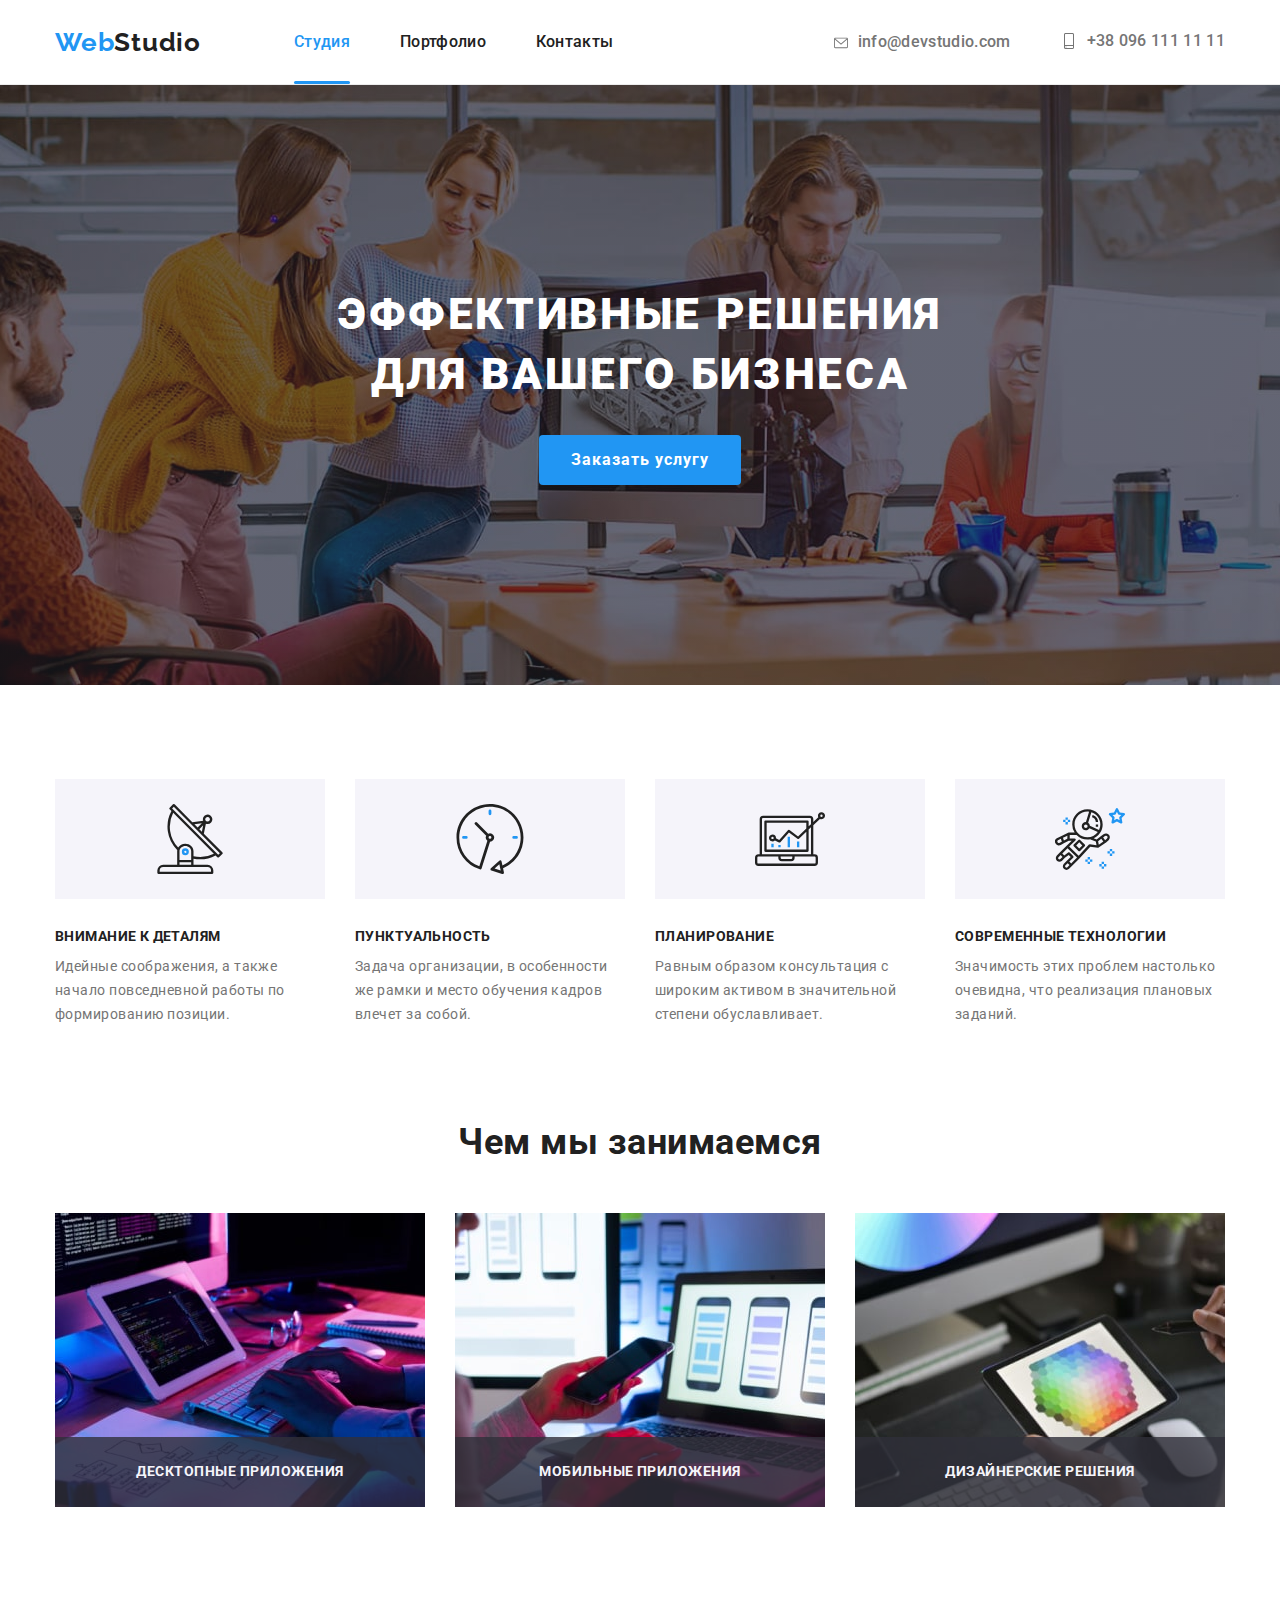
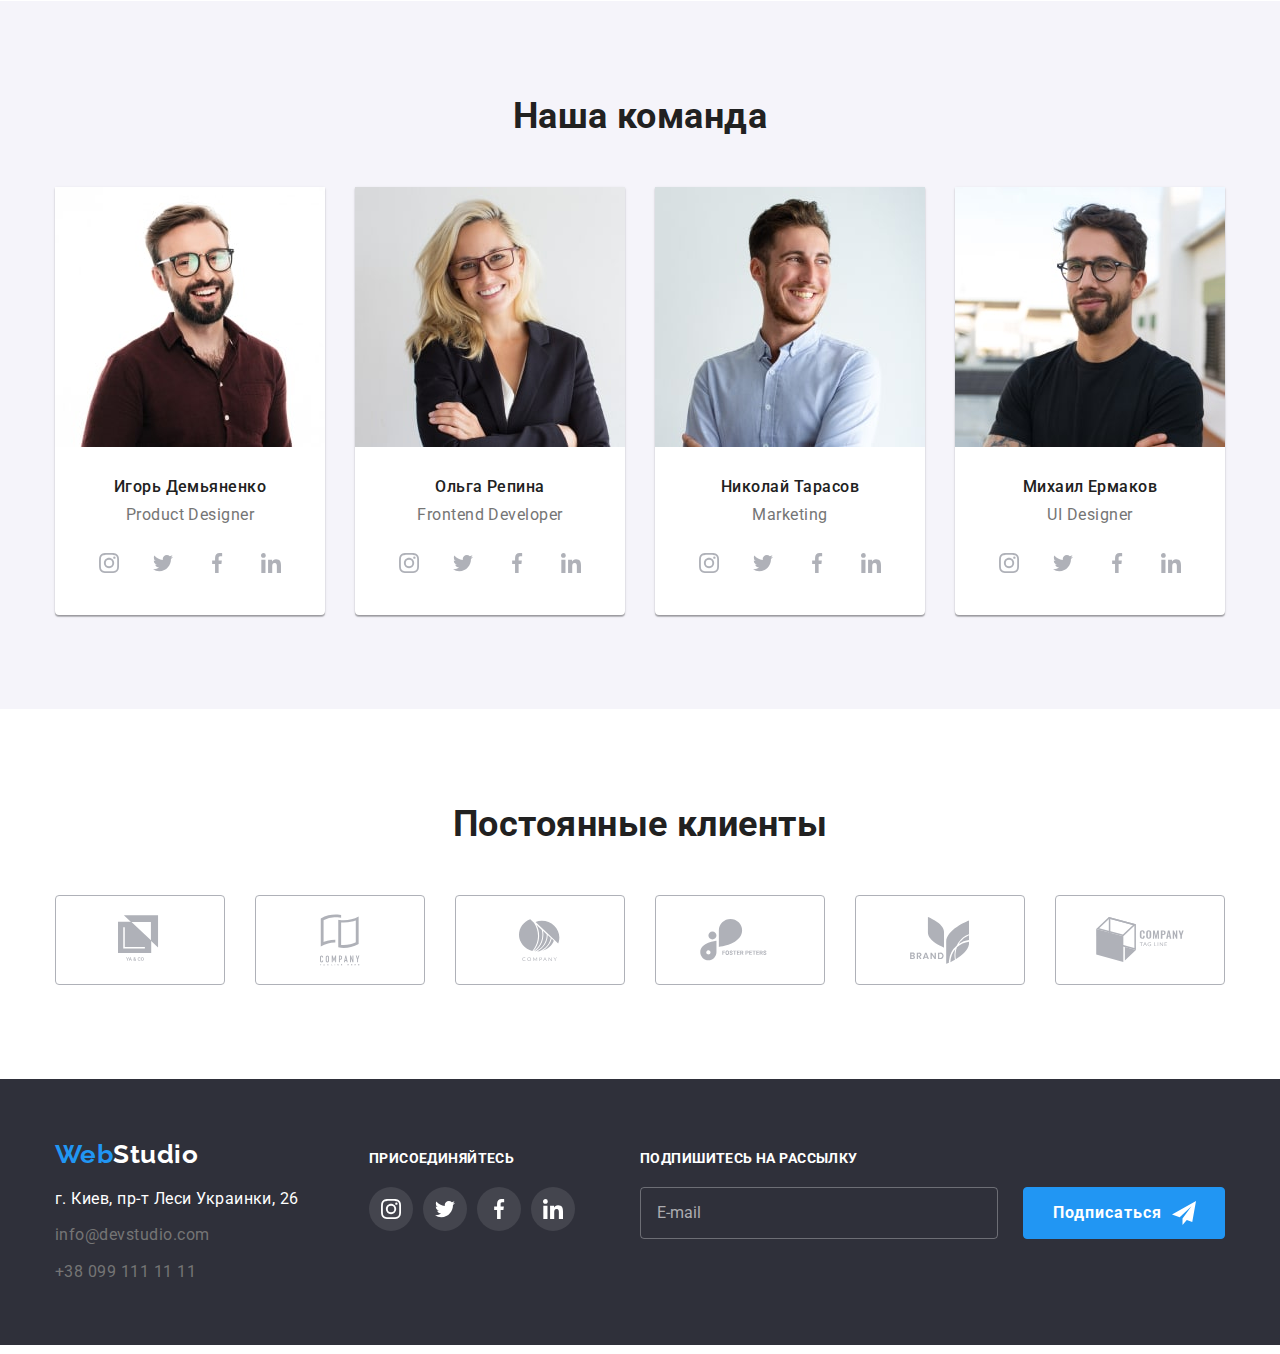
==== commit 560620c7: "final1" ====
--- a/index.html
+++ b/index.html
@@ -36,7 +36,7 @@
 
       <ul class="list contact-nav">
         <li class="contact-nav__item"><a class="contact-nav__link link" href="mailto:info@devstudio.com" > 
-          <svg class="contact-nav__icon" width="18" height="14">
+          <svg class="contact-nav__icon" width="14" height="20">
             <use href="./images/icons/sprite.svg#icon-envelope-hover"></use>             
          
         </svg>
--- a/css/styles.min.css
+++ b/css/styles.min.css
@@ -1,2 +1,2 @@
-:root{--primery-text-color: #757575;--title-text-color: #212121;--background-color: #2f303a;--button-text-color: #212121;--button-text-color-hover-focus: #ffffff;--button-background-color: #f5f4fa;--backdrop-bg-color: rgba(0, 0, 0, 0.2);--border-color-for-modal: rgba(33, 33, 33, 0.2);--headline-color-text: #f5f4fa;--bg-headline-color: rgba(47, 48, 58, 0.8);--modal-form__input--textarea: rgba(117, 117, 117, 0.502);--link-text-contacts: #757575;--link-text-menu: #212121;--features-tumb-color: #f5f4fa;--section-bg-color: #f5f4fa;--accent-text-color: #2196f3;--base-icon-color: #afb1b8;--title-font: "Roboto", sans-serif;--white-color: #ffffff;--bg-accent-col: #188ce8;--footer-link-col:#acacb0;--email-placeholder-col:#acacb0;--header-bottom-border: #ececec;--card-overlay-bg-color: rgba(33, 150, 243, 0.9);--transparent-color: #00000000;--card-bg-overlay-color: rgba(33, 150, 243, 0.9);--box-shadow: 0px 1px 3px rgba(0, 0, 0, 0.12), 0px 1px 1px rgba(0, 0, 0, 0.14), 0px 2px 1px rgba(0, 0, 0, 0.2);--button-shadow: 0px 3px 1px rgba(0, 0, 0, 0.1), 0px 1px 2px rgba(0, 0, 0, 0.08), 0px 2px 2px rgba(0, 0, 0, 0.12);--portfolio-box-shadow: 0px 1px 1px rgba(0, 0, 0, 0.12), 0px 4px 4px rgba(0, 0, 0, 0.06), 1px 4px 6px rgba(0, 0, 0, 0.16);--border-card-color: #eeeeee;--animation: 250ms cubic-bezier(0.4, 0, 0.2, 1);--container-width: 1200px;--grid-num: 3}.visually-hidden{position:absolute !important;clip:rect(1px 1px 1px 1px);clip:rect(1px, 1px, 1px, 1px);padding:0 !important;border:0 !important;height:1px !important;width:1px !important;overflow:hidden}html{box-sizing:border-box}*,*::before,*::after{box-sizing:inherit}body{font-family:var(--title-font);font-weight:500;letter-spacing:0.03em;color:var(--primery-text-color);background-color:var(--white-color);margin:0}body.modal-open{overflow:hidden}h1,h2,h3,h4,h5,h6,p{margin-top:0;margin-bottom:0}img{display:block;max-width:100%;height:auto}address{font-style:normal;min-width:231px}.list{list-style:none;padding-left:0;margin:0}.link{letter-spacing:0.03em;text-decoration:none;color:var(--link-text-contacts);transition:color var(--animation)}.container{padding-left:15px;padding-right:15px;margin-left:auto;margin-right:auto;min-width:320px}@media screen and (min-width: 480px){.container{width:480px}}@media screen and (min-width: 768px){.container{width:768px}}@media screen and (min-width: 1200px){.container{width:1200px}}.button{font-family:inherit;font-weight:bold;font-size:16px;line-height:1.9;letter-spacing:0.06em;color:var(--white-color);background-color:var(--accent-text-color);margin:0px;border-width:0px;padding:10px 32px;border-radius:4px;cursor:pointer;transition:background-color var(--animation)}.button:hover,.button:focus{background-color:var(--bg-accent-col)}.button__footer{display:inline-flex;justify-content:center;align-items:center;padding:10px 28px 10px 29px;margin-left:12px;border:1px solid var(--accent-text-color);background-color:var(--accent-text-color);transition:background-color var(--animation)}@media screen and (max-width: 1199.98px){.button__footer{margin:auto;margin-top:20px}}.button__icon{fill:currentColor;margin-left:10px}.button__form{display:block;margin:auto}@media screen and (max-width: 767.98px){.menu{display:none}}@media screen and (min-width: 767.98px){.menu{display:flex}.menu__item:not(:last-child){margin-right:50px}}.menu__link{position:relative;display:block;letter-spacing:0.02em;color:var(--link-text-menu);transition:color var(--animation)}@media screen and (min-width: 767.98px){.menu__link{padding-top:32px;padding-bottom:32px}}.menu__link:hover,.menu__link:focus{color:var(--accent-text-color)}.menu__link:after{content:"";position:absolute;display:block;height:3px;width:100%;border-radius:2px;bottom:-1px;background-color:var(--transparent-color);transition:background-color var(--animation)}.menu__link:hover::after,.menu__link:focus::after{background-color:var(--accent-text-color)}.menu__link--current{color:var(--accent-text-color);transition:color var(--animation)}.menu__link--current::after{background-color:var(--accent-text-color)}.menu__link--current:hover,.menu__link--current:focus,.menu__link--current:hover::after,.menu__link--current:focus::after{color:var(--background-color)}.social{display:flex;justify-content:space-between;align-items:center;min-width:206px}.social__item{width:calc((100% - 30px) / 4);margin-right:10px;height:44px}.social__item:nth-child(4n){margin-right:0}.social__link{display:flex;justify-content:center;align-items:center;width:100%;height:100%;background:var(--white-color);border-radius:50%;transition:background-color var(--animation)}.social__icon{width:20px;height:20px;fill:var(--base-icon-color);transition:var(--animation)}.social__link:hover,.social__link:focus{background:var(--accent-text-color);fill:var(--white-color)}.logo{display:block;font-family:"Raleway", sans-serif;font-weight:700;font-size:24px;line-height:1.19;text-decoration:none;color:var(--title-text-color)}@media screen and (min-width: 1199.98px){.logo{font-size:26px}}.logo:hover,.logo:focus{color:var(--accent-text-color);transition:fill var(--animation)}.logo--accent-color{color:var(--accent-text-color)}.logo__footer{color:var(--white-color);display:block;font-family:"Raleway", sans-serif;font-weight:700;font-size:26px;line-height:1.19;text-decoration:none;padding-top:0;padding-bottom:15px;transition:color var(--animation)}@media screen and (max-width: 1199.98px){.logo__footer{margin:0 auto 20px auto}}.logo__footer:hover,.logo__footer:focus{color:var(--accent-text-color);transition:fill var(--animation)}.title{font-weight:700;font-size:14px;line-height:1.14;letter-spacing:0.03em;margin-bottom:10px;text-transform:uppercase;color:var(--title-text-color)}.header{border-bottom:1px solid var(--header-bottom-border)}.header__container{display:flex;justify-content:center;align-items:center}@media screen and (min-width: 320px) and (max-width: 767.98px){.header{padding:10px 0}}@media screen and (min-width: 767.98px){.header__navigation{margin-left:88px}}@media screen and (min-width: 1199.98px){.header__navigation{margin-left:93px}}.mobile-menu-btn{position:relative;z-index:105;padding:12px 8px;display:inline-flex;margin-left:auto;background-color:transparent;border:none;transition:color var(--animation)}@media screen and (min-width: 767.98px){.mobile-menu-btn{display:none}}.mobile-menu-btn:hover,.mobile-menu-btn:focus{color:var(--accent-text-color)}.icon-close{display:none}.is-open .icon-close{display:block;fill:#212121}.is-open .icon-menu{display:none}.mobile-menu__icon{width:40px;height:40px;fill:currentColor;transition:fill var(--animation)}@media screen and (max-width: 767.98px){.mobile-menu{position:fixed;top:0;right:-100%;display:flex;flex-direction:column;z-index:100;width:100%;min-width:320px;height:100vh;padding:48px 40px;background:#ffffff;overflow-y:scroll;color:var(--title-text-color);transition:right var(--animation)}.mobile-menu.is-open{right:0}}@media screen and (min-width: 767.98px){.mobile-menu{display:none}}.mobile__content{width:100%;height:100%;display:flex;flex-direction:column;justify-content:space-between;font-weight:500;font-size:40px;line-height:1.2;letter-spacing:0.02em;color:#212121}@media screen and (min-width: 320px) and (max-width: 479.98px){.mobile__content{font-size:30px}}.mobile-menu__list{margin-bottom:30px}@media screen and (min-width: 320px) and (max-width: 479.98px){.mobile-menu__list{margin-bottom:20px}}.mobile-menu__item:not(:last-child){margin-bottom:32px}.mobile-menu__link{color:#212121;letter-spacing:0.02em;transition:color var(--animation)}.mobile-menu__link:hover,.mobile-menu__link:focus{color:var(--accent-text-color)}.mobile-menu__link--current{color:var(--accent-text-color)}.mobile-contact{margin-top:-10px;margin-bottom:64px}.mobile-contact__item:last-child{margin-top:32px}.mobile-contact__link{font-size:24px;line-height:1.67;letter-spacing:0.02em;color:#757575;transition:color var(--animation)}@media screen and (min-width: 320px) and (max-width: 479.98px){.mobile-contact__link{font-size:20px}}.mobile-contact__link--accent{font-size:34px;line-height:1.8;color:#2196f3}@media screen and (min-width: 320px) and (max-width: 479.98px){.mobile-contact__link--accent{font-size:25px}}.mobile-contact__link:hover,.mobile-contact__link:focus{color:var(--accent-text-color)}.mobile-social{display:flex;font-size:18px;line-height:1.22}@media screen and (min-width: 320px) and (max-width: 479.98px){.mobile-social{font-size:16px}}.mobile-social__item{padding-right:10px;padding-left:10px;border-right:1px solid rgba(33,33,33,0.2)}.mobile-social__item:first-child{padding-left:0}.mobile-social__item:last-child{border-right:none}.mobile-social__link{color:var(--accent-text-color)}.backdrop{position:fixed;top:0;left:0;width:100%;height:100%;background-color:var(--backdrop-bg-color);z-index:500;opacity:1;transition:opacity var(--animation);overflow-y:scroll}.backdrop.is-hidden{opacity:0;pointer-events:none;visibility:hidden}.modal{position:absolute;top:50%;left:50%;padding:40px;display:flex;flex-direction:column;justify-content:center;align-items:center;color:var(--title-text-color);background-color:var(--white-color);box-shadow:var(--box-shadow);border-radius:4px;transform-origin:top left;transform:translate(-50%, -50%) scale(1);transition:transform var(--animation)}.backdrop.is-hidden .modal{transform:translate(-50%, -50%) scale(0.9)}@media screen and (max-width: 767.98px){.contact-nav{display:none}}@media screen and (min-width: 767.98px){.contact-nav{display:flex;flex-direction:column;margin-left:auto}}@media screen and (min-width: 1199.98px){.contact-nav{flex-direction:row}}@media screen and (min-width: 767.98px) and (max-width: 1199.98px){.contact-nav__item:first-child{margin-bottom:10px}}@media screen and (min-width: 1199.98px){.contact-nav__item+.contact-nav__item{margin-left:50px}}.contact-nav__link{display:flex;align-items:center;letter-spacing:0.02em;color:var(--primery-text-color);transition:color var(--animation)}@media screen and (min-width: 1199.98px){.contact-nav__link{padding-top:32px;padding-bottom:32px}}.contact-nav__link:hover,.contact-nav__link:focus{color:var(--accent-text-color);transition:color var(--animation)}.contact-nav__icon{margin-right:10px;fill:currentColor;transition:fill var(--animation)}.contact-nav__link:hover .contact-nav__icon,.contact-nav__link:focus .contact-nav__icon{fill:var(--accent-text-color)}.modal-form{content:""}.modal-form__container{display:flex;flex-direction:column;justify-content:center;align-items:center;min-width:446px}.modal-form__label,.modal-form__element{display:block;width:100%}.modal-form__element+.modal-form__element{margin-top:10px}.modal-form__heading{text-align:center;margin-bottom:12px;font-weight:700;font-size:20px;line-height:1.15}.modal-form__label{margin-bottom:4px;font-style:normal;font-weight:400;font-size:12px;line-height:1.17;letter-spacing:0.01em;color:var(--primery-text-color)}.modal-form__input{width:100%;padding-top:12px;padding-bottom:12px;padding-left:calc(12px + 18px + 12px);padding-right:12px;font-family:inherit;font-style:normal;font-weight:400;font-size:14px;line-height:1.14;color:var(--black-color);letter-spacing:0.01em;outline-color:var(--bg-accent-col);border-radius:4px;border-width:1px;border-style:solid;border-color:var(--border-color-for-modal);transition:border-color var(--animation)}.modal-form:focus{border-color:var(--accent-text-color)}.modal-form__field{position:relative}.modal-form__icon{position:absolute;top:50%;left:11px;transform:translateY(-50%);transition:fill var(--animation)}.modal-form__input:focus+.modal-form__icon{fill:var(--accent-text-color)}.modal-form__input--textarea{padding:11px 15px;resize:none;overflow:hidden;height:120px}.modal-form__input--textarea::placeholder{color:var(--modal-form__input--textarea)}.modal-button__close{position:absolute;top:8px;right:8px;display:flex;justify-content:center;align-items:center;padding:0;width:30px;height:30px;border-radius:50%;border-color:transparent;color:var(--title-text-color);background:var(--white-color);border:1px solid rgba(0,0,0,0.1);cursor:pointer;transition:color var(--animation),border-color var(--animation) 250ms}.modal-button__close:hover,.modal-button__close:focus{color:var(--accent-text-color);border-color:var(--accent-text-color)}.modal-button__icon{fill:currentColor}.checkbox{text-align:center;margin-top:20px;margin-bottom:30px;font-style:normal;font-weight:normal;font-size:14px;line-height:1.71;letter-spacing:0.03em;color:var(--primery-text-color)}.checkbox__label{position:relative;display:inline-block;cursor:pointer;padding-left:calc(7px + 16px)}.checkbox__visually-hidden{position:absolute;width:1px;height:1px;margin:-1px;border-radius:0;padding:0;clip:rect(0 0 0 0);overflow:hidden}.checkbox__icon{position:absolute;top:50%;left:0;transform:translateY(-50%);border-width:2px;border-style:solid;border-color:var(--bg-accent-color);background-color:transparent;border-radius:2px;fill:none;transition:fill var(--animation),background-color var(--animation),border-color var(--animation)}.checkbox__input:checked+.checkbox__icon{background-color:var(--accent-text-color);fill:var(--white-color);border:none;outline-color:var(--accent-text-color)}.checkbox__input:hover+.checkbox__icon,.checkbox__input:focus+.checkbox__icon{border-color:var(--accent-text-color);outline-color:var(--accent-text-coloror)}.checkbox__link{display:inline-block;font-weight:normal;font-size:14px;line-height:1.71;letter-spacing:0.03em;margin-left:2px;color:var(--accent-text-color);text-decoration:underline;transition:color var(--animation)}.checkbox__link:hover,.checkbox__link:focus{color:var(--bg-accent-col);outline-color:currentColor}.grid{display:flex;flex-wrap:wrap;margin-left:-30px;margin-top:-30px}.grid__item{flex-basis:calc((100% - 30px * var(--grid-num)) / var(--grid-num));margin-left:30px;margin-top:30px}.section{padding-top:94px;padding-bottom:94px}.section__title{color:var(--title-text-color)}.section--padding-bottom{padding-bottom:0}.section__title{margin-top:0px;margin-bottom:50px;font-weight:700;font-size:36px;line-height:1.17;text-align:center}.hero{padding-top:118px;padding-bottom:118px;min-height:400px;text-align:center;background-color:var(--background-color);color:var(--white-color);background-image:linear-gradient(to right, rgba(47,48,58,0.4), rgba(47,48,58,0.4)),url(../../images/hero/mobile/hero-mobile-480.jpg);background-repeat:no-repeat;background-position:center;background-size:cover}@media screen and (min-device-pixel-ratio: 2), screen and (min-resolution: 192dpi), screen and (min-resolution: 2dppx){.hero{background-image:linear-gradient(to right, rgba(47,48,58,0.4), rgba(47,48,58,0.4)),url(../../images/hero/mobile/hero-mobile-480@2x.jpg)}}@media screen and (min-width: 768px){.hero{background-image:linear-gradient(to right, rgba(47,48,58,0.4), rgba(47,48,58,0.4)),url(../../images/hero/tablet/hero-tablet-768.jpg)}}@media screen and (min-width: 768px) and (min-device-pixel-ratio: 2), screen and (min-width: 768px) and (min-resolution: 192dpi), screen and (min-width: 768px) and (min-resolution: 2dppx){.hero{background-image:linear-gradient(to right, rgba(47,48,58,0.4), rgba(47,48,58,0.4)),url(../../images/hero/tablet/hero-tablet768@2x-min.jpg)}}@media screen and (min-width: 1200px){.hero{padding-top:200px;padding-bottom:200px;min-height:600px;background-image:linear-gradient(to right, rgba(47,48,58,0.4), rgba(47,48,58,0.4)),url(../../images/hero/desktop/hero-desktop1600.jpg)}}@media screen and (min-width: 1200px) and (min-device-pixel-ratio: 2), screen and (min-width: 1200px) and (min-resolution: 192dpi), screen and (min-width: 1200px) and (min-resolution: 2dppx){.hero{background-image:linear-gradient(to right, rgba(47,48,58,0.4), rgba(47,48,58,0.4)),url(../../images/hero/desktop/hero-desktop1600@2x.jpg)}}.hero__title{margin-right:auto;margin-left:auto;margin-bottom:30px;max-width:360px;font-weight:900;font-size:26px;line-height:1.6;text-align:center;letter-spacing:0.06em;text-transform:uppercase;color:var(--white-color)}@media screen and (min-width: 1200px){.hero__title{max-width:700px;font-size:44px;line-height:1.36}}.features__item{--grid-num: 1}@media screen and (min-width: 768px){.features__item{--grid-num: 2}}@media screen and (min-width: 1200px){.features__item{--grid-num: 4}}.features__item:last-child{margin-right:0}.features__thumb{display:flex;align-items:center;justify-content:center;background-color:var(--features-tumb-color);height:120px;margin-bottom:30px}.features__text{font-weight:400;color:var(--primery-text-color)}.features__card .features__text{font-size:14px;line-height:1.71;margin-bottom:0px}.deckstop-section{display:none}@media screen and (min-width: 1200px){.deckstop-section{display:block}}.types-services__thumb{position:relative}.types-services__title{position:absolute;left:0;bottom:0;display:block;width:100%;padding-top:27px;padding-bottom:27px;text-transform:uppercase;text-align:center;font-weight:bold;font-size:14px;line-height:1.14;background-color:var(--bg-headline-color);color:var(--headline-color-text)}.team{font-weight:400;font-size:16px;line-height:1.19;text-align:center;--grid-num: 1}.team__item{display:flex;flex-direction:column;align-items:center;box-shadow:var(--box-shadow);border-radius:0px 0px 4px 4px;background-color:var(--white-color)}@media screen and (min-width: 768px){.team{--grid-num: 2}}@media screen and (min-width: 1200px){.team{--grid-num: 4}}.team__name{margin-bottom:10px;font-weight:500;font-size:inherit;color:var(--title-text-color)}.team__position{font-size:16px;line-height:1.18;letter-spacing:0.03em;margin-bottom:16px;color:var(--primery-text-color)}.team__card{font-weight:400;font-size:16px;line-height:1.19;text-align:center;margin-top:30px;margin-bottom:30px;margin-left:32px;margin-right:32px}.section--bg{background-color:var(--section-bg-color)}.clients__item{min-height:90px;--grid-num: 2}@media screen and (min-width: 768px){.clients{--grid-num: 3}}@media screen and (min-width: 1198px){.clients{--grid-num: 6}}.clients__link{display:flex;justify-content:center;align-items:center;width:100%;height:100%;border:1px solid #afb1b8;border-radius:4px;fill:#afb1b8;transition:border-color var(--animation),fill var(--animation)}.clients__link:hover,.clients__link:focus{border:1px solid var(--accent-text-color);fill:var(--accent-text-color)}.clients__icon{transition:fill var(--animation)}.footer{padding-top:60px;padding-bottom:60px;background-color:var(--background-color)}.footer__link{justify-content:center;font-weight:400;letter-spacing:0.03em;line-height:1.71;padding:0;color:var(--footer-link-col)}@media screen and (min-width: 1198.98px){.footer__link{justify-content:start}}.footer:not(:last-child){margin-bottom:8px}@media screen and (min-width: 1198.98px){.footer:not(:last-child){margin-bottom:9px}}.footer__link:hover,.footer__link:focus{color:var(--accent-text-color)}@media screen and (min-width: 768px){.footer__container{display:flex;flex-wrap:wrap;justify-content:space-around}}@media screen and (min-width: 1200px){.footer__container{justify-content:left}}.footer__address{text-align:center}@media screen and (max-width: 767px){.footer__address{margin-bottom:60px}}@media screen and (min-width: 1200px){.footer__address{text-align:left;margin-right:70px}}.footer__social{display:flex;flex-direction:column;align-items:center}@media screen and (max-width: 767px){.footer__social{margin-bottom:60px}}@media screen and (min-width: 1200px){.footer__social{align-items:flex-start;margin-top:12px}}.footer__contact-link{justify-content:center;font-weight:400;letter-spacing:0.03em;line-height:1.71;padding:0;color:var(--address--link-col)}@media screen and (min-width: 1198.98px){.footer__contact-link{justify-content:start}}.footer__contact-link:first-child{color:var(--white-color)}.footer__contact-link:not(:last-child){margin-bottom:8px}@media screen and (min-width: 1198.98px){.footer__contact-link:not(:last-child){margin-bottom:9px}}.footer__title{color:var(--white-color)}.footer__item{display:flex;flex-direction:column}.footer__item:first-child{margin-right:60px}.footer__item:last-child{width:calc(100% / 2);margin-left:auto}.footer__item:nth-last-child(-n+2){margin-top:12px}.footer__contact{text-align:center}@media screen and (max-width: 767px){.footer__contact{margin-bottom:60px}}@media screen and (min-width: 1200px){.footer__contact{text-align:left;margin-right:70px}}.footer__title{margin-bottom:20px}@media screen and (max-width: 1198.98px){.footer__title{text-align:center}}.footer-social__item,.social__link--bg{margin-right:5px;margin-bottom:0}.footer-social__item:nth-child(4n){margin-right:0}.social__link--bg{display:flex;justify-content:center;align-items:center;width:44px;height:44px;background:#ffffff1a;border-radius:50%;fill:var(--white-color);transition:background-color var(--animation)}.social__link--bg:hover,.social__link--bg:focus{background:var(--accent-text-color)}.footer__email-form{text-align:center}@media screen and (min-width: 768px){.footer__email-form{margin-top:60px;width:450px}}@media screen and (min-width: 1200px){.footer__email-form{margin-top:12px;text-align:left;margin-left:auto;width:50%}}.email-form{display:flex;flex-direction:column;justify-content:center;align-items:center}@media screen and (min-width: 1199.98px){.email-form{flex-direction:row;justify-content:space-between}}.email__input{color:currentColor;background-color:var(--transparent-color);padding:15px 16px;border-width:1px;border-style:solid;border-color:rgba(255,255,255,0.3);outline-color:rgba(255,255,255,0.3);border-radius:4px;max-width:450px;width:100%;font-size:16px;line-height:1.25;transition:border-color var(--animation),outline-color var(--animation)}@media screen and (min-width: 1199.98px){.email__input{width:358px;margin-right:12px}}.email__input:hover,.email__input:focus{border-color:var(--accent-text-color);outline-color:var(--accent-text-color)}.email__input::placeholder{color:var(--email-placeholder-col)}.street__link{justify-content:center;font-weight:400;letter-spacing:0.03em;line-height:1.71;padding:0;color:var(--white-color);text-decoration:none}@media screen and (min-width: 1198.98px){.street__link{justify-content:start}}.street__link:hover,.street__link:focus{color:var(--accent-text-color)}.filter{display:flex;justify-content:center;margin:auto;min-width:611px;margin-bottom:50px}.filter__list{display:flex;flex-wrap:wrap;justify-content:center}.filter__item{margin-right:8px}.filter__item:nth-child(5n){margin-right:0px}.filter__button{border-style:none;border:0px solid #f5f4fa;font-family:inherit;font-weight:500;font-size:16px;line-height:1.62;color:var(--title-text-color);background-color:#f5f4fa;cursor:pointer;padding:6px 22px;border-radius:4px;box-shadow:var(--transparent-color);transition:color var(--animation),background-color var(--animation),box-shadow var(--animation)}.filter__button:hover,.filter__button:focus{color:var(--white-color);background-color:var(--accent-text-color);box-shadow:var(--button-shadow)}.product{content:""}.product__link{display:flex;flex-direction:column;box-shadow:none;transition:box-shadow var(--animation)}.product__link:hover,.product__link:focus{box-shadow:var(--portfolio-box-shadow)}.product__meta{border-bottom:1px solid var(--border-card-color);border-right:1px solid var(--border-card-color);border-left:1px solid var(--border-card-color);padding:20px 24px;letter-spacing:0.03em}.product__name{margin-bottom:4px;font-weight:700;font-size:18px;line-height:2;letter-spacing:0.06em;color:var(--title-text-color)}.product__type{font-size:16px;line-height:1.87;font-weight:400;color:var(--primery-text-color)}.product__img{position:relative;overflow:hidden}.product__overlay{position:absolute;left:0;bottom:0;width:100%;height:100%;padding:63px 24px;font-weight:normal;font-size:18px;line-height:1.55;letter-spacing:0.03em;color:var(--white-color);background-color:var(--card-bg-overlay-color);transform:translateY(103%);transition:transform var(--animation)}.product__link:hover .product__overlay,.product__link:focus .product__overlay{transform:translateY(0)}
+:root{--primery-text-color: #757575;--title-text-color: #212121;--background-color: #2f303a;--button-text-color: #212121;--button-text-color-hover-focus: #ffffff;--button-background-color: #f5f4fa;--backdrop-bg-color: rgba(0, 0, 0, 0.2);--border-color-for-modal: rgba(33, 33, 33, 0.2);--headline-color-text: #f5f4fa;--bg-headline-color: rgba(47, 48, 58, 0.8);--modal-form__input--textarea: rgba(117, 117, 117, 0.502);--link-text-contacts: #757575;--link-text-menu: #212121;--features-tumb-color: #f5f4fa;--section-bg-color: #f5f4fa;--accent-text-color: #2196f3;--base-icon-color: #afb1b8;--title-font: "Roboto", sans-serif;--white-color: #ffffff;--bg-accent-col: #188ce8;--footer-link-col:#acacb0;--email-placeholder-col:#acacb0;--header-bottom-border: #ececec;--card-overlay-bg-color: rgba(33, 150, 243, 0.9);--transparent-color: #00000000;--card-bg-overlay-color: rgba(33, 150, 243, 0.9);--box-shadow: 0px 1px 3px rgba(0, 0, 0, 0.12), 0px 1px 1px rgba(0, 0, 0, 0.14), 0px 2px 1px rgba(0, 0, 0, 0.2);--button-shadow: 0px 3px 1px rgba(0, 0, 0, 0.1), 0px 1px 2px rgba(0, 0, 0, 0.08), 0px 2px 2px rgba(0, 0, 0, 0.12);--portfolio-box-shadow: 0px 1px 1px rgba(0, 0, 0, 0.12), 0px 4px 4px rgba(0, 0, 0, 0.06), 1px 4px 6px rgba(0, 0, 0, 0.16);--border-card-color: #eeeeee;--animation: 250ms cubic-bezier(0.4, 0, 0.2, 1);--container-width: 1200px;--grid-num: 3}.visually-hidden{position:absolute !important;clip:rect(1px 1px 1px 1px);clip:rect(1px, 1px, 1px, 1px);padding:0 !important;border:0 !important;height:1px !important;width:1px !important;overflow:hidden}html{box-sizing:border-box}*,*::before,*::after{box-sizing:inherit}body{font-family:var(--title-font);font-weight:500;letter-spacing:0.03em;color:var(--primery-text-color);background-color:var(--white-color);margin:0}body.modal-open{overflow:hidden}h1,h2,h3,h4,h5,h6,p{margin-top:0;margin-bottom:0}img{display:block;max-width:100%;height:auto}address{font-style:normal;min-width:231px}.list{list-style:none;padding-left:0;margin:0}.link{letter-spacing:0.03em;text-decoration:none;color:var(--link-text-contacts);transition:color var(--animation)}.container{width:100vw;padding-left:15px;padding-right:15px;margin-left:auto;margin-right:auto;min-width:320px}@media screen and (min-width: 480px){.container{width:480px}}@media screen and (min-width: 768px){.container{width:768px}}@media screen and (min-width: 1200px){.container{width:1200px}}.button{font-family:inherit;font-weight:bold;font-size:16px;line-height:1.9;letter-spacing:0.06em;color:var(--white-color);background-color:var(--accent-text-color);margin:0px;border-width:0px;padding:10px 32px;border-radius:4px;cursor:pointer;transition:background-color var(--animation)}.button:hover,.button:focus{background-color:var(--bg-accent-col)}.button__footer{display:inline-flex;justify-content:center;align-items:center;padding:10px 28px 10px 29px;margin-left:12px;border:1px solid var(--accent-text-color);background-color:var(--accent-text-color);transition:background-color var(--animation)}@media screen and (max-width: 1199.98px){.button__footer{margin:auto;margin-top:20px}}.button__icon{fill:currentColor;margin-left:10px}.button__form{display:block;margin:auto}@media screen and (max-width: 767.98px){.menu{display:none}}@media screen and (min-width: 767.98px){.menu{display:flex}.menu__item:not(:last-child){margin-right:50px}}.menu__link{position:relative;display:block;letter-spacing:0.02em;color:var(--link-text-menu);transition:color var(--animation)}@media screen and (min-width: 767.98px){.menu__link{padding-top:32px;padding-bottom:32px}}.menu__link:hover,.menu__link:focus{color:var(--accent-text-color)}.menu__link:after{content:"";position:absolute;display:block;height:3px;width:100%;border-radius:2px;bottom:-1px;background-color:var(--transparent-color);transition:background-color var(--animation)}.menu__link:hover::after,.menu__link:focus::after{background-color:var(--accent-text-color)}.menu__link--current{color:var(--accent-text-color);transition:color var(--animation)}.menu__link--current::after{background-color:var(--accent-text-color)}.menu__link--current:hover,.menu__link--current:focus,.menu__link--current:hover::after,.menu__link--current:focus::after{color:var(--background-color)}.social{display:flex;justify-content:space-between;align-items:center;min-width:206px}.social__item{width:calc((100% - 30px) / 4);margin-right:10px;height:44px}.social__item:nth-child(4n){margin-right:0}.social__link{display:flex;justify-content:center;align-items:center;width:100%;height:100%;background:var(--white-color);border-radius:50%;transition:background-color var(--animation)}.social__link:hover,.social__link:focus{background:var(--accent-text-color)}.social__icon{width:20px;height:20px;fill:var(--base-icon-color);transition:var(--animation)}.social__link:hover .social__icon,.social__link:focus .social__icon{fill:var(--white-color)}.logo{display:block;font-family:"Raleway", sans-serif;font-weight:700;font-size:24px;line-height:1.19;text-decoration:none;color:var(--title-text-color)}@media screen and (min-width: 1199.98px){.logo{font-size:26px}}.logo:hover,.logo:focus{color:var(--accent-text-color);transition:fill var(--animation)}.logo--accent-color{color:var(--accent-text-color)}.logo__footer{color:var(--white-color);display:block;font-family:"Raleway", sans-serif;font-weight:700;font-size:26px;line-height:1.19;text-decoration:none;padding-top:0;padding-bottom:15px;transition:color var(--animation)}@media screen and (max-width: 1199.98px){.logo__footer{margin:0 auto 20px auto}}.logo__footer:hover,.logo__footer:focus{color:var(--accent-text-color);transition:fill var(--animation)}.title{font-weight:700;font-size:14px;line-height:1.14;letter-spacing:0.03em;margin-bottom:10px;text-transform:uppercase;color:var(--title-text-color)}.header{border-bottom:1px solid var(--header-bottom-border)}.header__container{display:flex;justify-content:center;align-items:center}@media screen and (min-width: 320px) and (max-width: 767.98px){.header{padding:10px 0}}@media screen and (min-width: 767.98px){.header__navigation{margin-left:88px}}@media screen and (min-width: 1199.98px){.header__navigation{margin-left:93px}}.mobile-menu-btn{position:relative;z-index:105;padding:12px 8px;display:inline-flex;margin-left:auto;background-color:transparent;border:none;transition:color var(--animation)}@media screen and (min-width: 767.98px){.mobile-menu-btn{display:none}}.mobile-menu-btn:hover,.mobile-menu-btn:focus{color:var(--accent-text-color)}.icon-close{display:none}.is-open .icon-close{display:block;fill:#212121}.is-open .icon-menu{display:none}.mobile-menu__icon{width:40px;height:40px;fill:currentColor;transition:fill var(--animation)}@media screen and (max-width: 767.98px){.mobile-menu{position:fixed;top:0;right:-100%;display:flex;flex-direction:column;z-index:100;width:100%;min-width:320px;height:100vh;padding:48px 40px;background:#ffffff;overflow-y:scroll;color:var(--title-text-color);transition:right var(--animation)}.mobile-menu.is-open{right:0}}@media screen and (min-width: 767.98px){.mobile-menu{display:none}}.mobile__content{width:100%;height:100%;display:flex;flex-direction:column;justify-content:space-between;font-weight:500;font-size:40px;line-height:1.2;letter-spacing:0.02em;color:#212121}@media screen and (min-width: 320px) and (max-width: 479.98px){.mobile__content{font-size:30px}}.mobile-menu__list{margin-bottom:30px}@media screen and (min-width: 320px) and (max-width: 479.98px){.mobile-menu__list{margin-bottom:20px}}.mobile-menu__item:not(:last-child){margin-bottom:32px}.mobile-menu__link{color:#212121;letter-spacing:0.02em;transition:color var(--animation)}.mobile-menu__link:hover,.mobile-menu__link:focus{color:var(--accent-text-color)}.mobile-menu__link--current{color:var(--accent-text-color)}.mobile-contact{margin-top:-10px;margin-bottom:64px}.mobile-contact__item:last-child{margin-top:32px}.mobile-contact__link{font-size:24px;line-height:1.67;letter-spacing:0.02em;color:#757575;transition:color var(--animation)}@media screen and (min-width: 320px) and (max-width: 479.98px){.mobile-contact__link{font-size:20px}}.mobile-contact__link--accent{font-size:34px;line-height:1.8;color:#2196f3}@media screen and (min-width: 320px) and (max-width: 479.98px){.mobile-contact__link--accent{font-size:25px}}.mobile-contact__link:hover,.mobile-contact__link:focus{color:var(--accent-text-color)}.mobile-social{display:flex;font-size:18px;line-height:1.22}@media screen and (min-width: 320px) and (max-width: 479.98px){.mobile-social{font-size:16px}}.mobile-social__item{padding-right:10px;padding-left:10px;border-right:1px solid rgba(33,33,33,0.2)}.mobile-social__item:first-child{padding-left:0}.mobile-social__item:last-child{border-right:none}.mobile-social__link{color:var(--accent-text-color)}.backdrop{position:fixed;top:0;left:0;width:100%;height:100%;background-color:var(--backdrop-bg-color);z-index:500;opacity:1;transition:opacity var(--animation);overflow-y:scroll}.backdrop.is-hidden{opacity:0;pointer-events:none;visibility:hidden}.modal{position:absolute;top:50%;left:50%;padding:40px;display:flex;flex-direction:column;justify-content:center;align-items:center;color:var(--title-text-color);background-color:var(--white-color);box-shadow:var(--box-shadow);border-radius:4px;transform-origin:top left;transform:translate(-50%, -50%) scale(1);transition:transform var(--animation)}.backdrop.is-hidden .modal{transform:translate(-50%, -50%) scale(0.9)}@media screen and (max-width: 767.98px){.contact-nav{display:none}}@media screen and (min-width: 767.98px){.contact-nav{display:flex;flex-direction:column;margin-left:auto}}@media screen and (min-width: 1199.98px){.contact-nav{flex-direction:row}}@media screen and (min-width: 767.98px) and (max-width: 1199.98px){.contact-nav__item:first-child{margin-bottom:10px}}@media screen and (min-width: 1199.98px){.contact-nav__item+.contact-nav__item{margin-left:50px}}.contact-nav__link{display:flex;align-items:center;letter-spacing:0.02em;color:var(--primery-text-color);transition:color var(--animation)}@media screen and (min-width: 1199.98px){.contact-nav__link{padding-top:32px;padding-bottom:32px}}.contact-nav__link:hover,.contact-nav__link:focus{color:var(--accent-text-color);transition:color var(--animation)}.contact-nav__icon{margin-right:10px;fill:currentColor;transition:fill var(--animation)}.contact-nav__link:hover .contact-nav__icon,.contact-nav__link:focus .contact-nav__icon{fill:var(--accent-text-color)}.modal-form{content:""}.modal-form__container{display:flex;flex-direction:column;justify-content:center;align-items:center;min-width:370px;width:100%}@media screen and (min-width: 320px) and (max-width: 479.98px){.modal-form__container{min-width:240px}}@media screen and (min-width: 479.98px){.modal-form__container{max-width:450px}}@media screen and (min-width: 1199.98px){.modal-form__container{min-width:448px}}.modal-form__label,.modal-form__element{display:block;width:100%}.modal-form__element+.modal-form__element{margin-top:10px}.modal-form__heading{text-align:center;margin-bottom:12px;font-weight:700;font-size:20px;line-height:1.15}.modal-form__label{margin-bottom:4px;font-style:normal;font-weight:400;font-size:12px;line-height:1.17;letter-spacing:0.01em;color:var(--primery-text-color)}.modal-form__input{width:100%;padding-top:12px;padding-bottom:12px;padding-left:calc(12px + 18px + 12px);padding-right:12px;font-family:inherit;font-style:normal;font-weight:400;font-size:14px;line-height:1.14;color:var(--black-color);letter-spacing:0.01em;outline-color:var(--bg-accent-col);border-radius:4px;border-width:1px;border-style:solid;border-color:var(--border-color-for-modal);transition:border-color var(--animation)}.modal-form:focus{border-color:var(--accent-text-color)}.modal-form__field{position:relative}.modal-form__icon{position:absolute;top:50%;left:11px;transform:translateY(-50%);transition:fill var(--animation)}.modal-form__input:focus+.modal-form__icon{fill:var(--accent-text-color)}.modal-form__input--textarea{padding:11px 15px;resize:none;overflow:hidden;height:120px}.modal-form__input--textarea::placeholder{color:var(--modal-form__input--textarea)}.modal-button__close{position:absolute;top:8px;right:8px;display:flex;justify-content:center;align-items:center;padding:0;width:30px;height:30px;border-radius:50%;border-color:transparent;color:var(--title-text-color);background:var(--white-color);border:1px solid rgba(0,0,0,0.1);cursor:pointer;transition:color var(--animation),border-color var(--animation) 250ms}.modal-button__close:hover,.modal-button__close:focus{color:var(--accent-text-color);border-color:var(--accent-text-color)}.modal-button__icon{fill:currentColor}.checkbox{margin-top:20px;margin-bottom:30px;font-style:normal;font-weight:normal;font-size:12px;line-height:1.14;color:var(--primery-text-color)}@media screen and (min-width: 320px) and (max-width: 479.98px){.checkbox{text-align:center}}@media screen and (min-width: 1199.98px){.checkbox{text-align:center;font-size:14px}}.checkbox__label{position:relative;cursor:pointer;padding-left:calc(7px + 16px)}.checkbox__visually-hidden{position:absolute;width:1px;height:1px;margin:-1px;border-radius:0;padding:0;clip:rect(0 0 0 0);overflow:hidden}.checkbox__icon{position:absolute;top:50%;left:0;transform:translateY(-50%);border-width:2px;border-style:solid;border-color:var(--bg-accent-color);background-color:transparent;border-radius:2px;fill:none;transition:fill var(--animation),background-color var(--animation),border-color var(--animation)}.checkbox__input:checked+.checkbox__icon{background-color:var(--accent-text-color);fill:var(--white-color);border:none;outline-color:var(--accent-text-color)}.checkbox__input:hover+.checkbox__icon,.checkbox__input:focus+.checkbox__icon{border-color:var(--accent-text-color);outline-color:var(--accent-text-coloror)}.checkbox__link{color:var(--accent-text-color);text-decoration:underline;transition:color var(--animation)}@media screen and (min-width: 320px) and (max-width: 479.98px){.checkbox__link{display:block}}@media screen and (min-width: 1199.98px){.checkbox__link{display:inline-block;margin-left:2px}}.checkbox__link:hover,.checkbox__link:focus{color:var(--bg-accent-col);outline-color:currentColor}.grid{display:flex;flex-wrap:wrap;margin-left:-30px;margin-top:-30px}.grid__item{flex-basis:calc((100% - 30px * var(--grid-num)) / var(--grid-num));margin-left:30px;margin-top:30px}.section{padding-top:94px;padding-bottom:94px}.section__title{color:var(--title-text-color)}.section--padding-bottom{padding-bottom:0}.section__title{margin-top:0px;margin-bottom:50px;font-weight:700;font-size:36px;line-height:1.17;text-align:center}.hero{padding-top:118px;padding-bottom:118px;min-height:400px;text-align:center;background-color:var(--background-color);color:var(--white-color);background-image:linear-gradient(to right, rgba(47,48,58,0.4), rgba(47,48,58,0.4)),url(../images/hero/mobile/hero-mobile-480.jpg);background-repeat:no-repeat;background-position:center;background-size:cover}@media screen and (min-device-pixel-ratio: 2), screen and (min-resolution: 192dpi), screen and (min-resolution: 2dppx){.hero{background-image:linear-gradient(to right, rgba(47,48,58,0.4), rgba(47,48,58,0.4)),url(../images/hero/mobile/hero-mobile-480@2x.jpg)}}@media screen and (min-width: 768px){.hero{background-image:linear-gradient(to right, rgba(47,48,58,0.4), rgba(47,48,58,0.4)),url(../images/hero/tablet/hero-tablet-768.jpg)}}@media screen and (min-width: 768px) and (min-device-pixel-ratio: 2), screen and (min-width: 768px) and (min-resolution: 192dpi), screen and (min-width: 768px) and (min-resolution: 2dppx){.hero{background-image:linear-gradient(to right, rgba(47,48,58,0.4), rgba(47,48,58,0.4)),url(../images/hero/tablet/hero-tablet768@2x-min.jpg)}}@media screen and (min-width: 1200px){.hero{padding-top:200px;padding-bottom:200px;min-height:600px;background-image:linear-gradient(to right, rgba(47,48,58,0.4), rgba(47,48,58,0.4)),url(../images/hero/desktop/hero-desktop1600.jpg)}}@media screen and (min-width: 1200px) and (min-device-pixel-ratio: 2), screen and (min-width: 1200px) and (min-resolution: 192dpi), screen and (min-width: 1200px) and (min-resolution: 2dppx){.hero{background-image:linear-gradient(to right, rgba(47,48,58,0.4), rgba(47,48,58,0.4)),url(../images/hero/desktop/hero-desktop1600@2x.jpg)}}.hero__title{margin-right:auto;margin-left:auto;margin-bottom:30px;max-width:360px;font-weight:900;font-size:26px;line-height:1.6;text-align:center;letter-spacing:0.06em;text-transform:uppercase;color:var(--white-color)}@media screen and (min-width: 1200px){.hero__title{max-width:700px;font-size:44px;line-height:1.36}}.features__item{--grid-num: 1}@media screen and (min-width: 768px){.features__item{--grid-num: 2}}@media screen and (min-width: 1200px){.features__item{--grid-num: 4}}.features__item:last-child{margin-right:0}.features__thumb{display:flex;align-items:center;justify-content:center;background-color:var(--features-tumb-color);height:120px;margin-bottom:30px}.features__text{font-weight:400;color:var(--primery-text-color)}.features__card .features__text{font-size:14px;line-height:1.71;margin-bottom:0px}.deckstop-section{display:none}@media screen and (min-width: 1200px){.deckstop-section{display:block}}.types-services__thumb{position:relative}.types-services__title{position:absolute;left:0;bottom:0;display:block;width:100%;padding-top:27px;padding-bottom:27px;text-transform:uppercase;text-align:center;font-weight:bold;font-size:14px;line-height:1.14;background-color:var(--bg-headline-color);color:var(--headline-color-text)}.team{font-weight:400;font-size:16px;line-height:1.19;text-align:center;--grid-num: 1}.team__item{display:flex;flex-direction:column;align-items:center;box-shadow:var(--box-shadow);border-radius:0px 0px 4px 4px;background-color:var(--white-color)}@media screen and (min-width: 768px){.team{--grid-num: 2}}@media screen and (min-width: 1200px){.team{--grid-num: 4}}.team__name{margin-bottom:10px;font-weight:500;font-size:inherit;color:var(--title-text-color)}.team__position{font-size:16px;line-height:1.18;letter-spacing:0.03em;margin-bottom:16px;color:var(--primery-text-color)}.team__card{font-weight:400;font-size:16px;line-height:1.19;text-align:center;margin-top:30px;margin-bottom:30px;margin-left:32px;margin-right:32px}.section--bg{background-color:var(--section-bg-color)}.clients__item{min-height:90px;--grid-num: 2}@media screen and (min-width: 768px){.clients__item{--grid-num: 3}}@media screen and (min-width: 1200px){.clients__item{--grid-num: 6}}.clients__link{display:flex;justify-content:center;align-items:center;width:100%;height:100%;border-radius:4px;border-width:1px;border-style:solid;color:#afb1b8;fill:#afb1b8;transition:border-color var(--animation),fill var(--animation)}.clients__link:hover,.clients__link:focus{border-color:var(--accent-text-color);fill:var(--accent-text-color)}.clients__icon{transition:fill var(--animation)}.clients__link:hover .clients__icon,.clients__link:focus .clients__icon{fill:var(--accent-text-color)}.footer{padding-top:60px;padding-bottom:60px;background-color:var(--background-color)}.footer__link{justify-content:center;font-weight:400;letter-spacing:0.03em;line-height:1.71;padding:0;color:var(--footer-link-col)}@media screen and (min-width: 1198.98px){.footer__link{justify-content:start}}.footer:not(:last-child){margin-bottom:8px}@media screen and (min-width: 1198.98px){.footer:not(:last-child){margin-bottom:9px}}.footer__link:hover,.footer__link:focus{color:var(--accent-text-color)}@media screen and (min-width: 768px){.footer__container{display:flex;flex-wrap:wrap;justify-content:space-around}}@media screen and (min-width: 1200px){.footer__container{justify-content:left}}.footer__address{text-align:center}@media screen and (max-width: 767px){.footer__address{margin-bottom:60px}}@media screen and (min-width: 1200px){.footer__address{text-align:left;margin-right:70px}}.footer__social{display:flex;flex-direction:column;align-items:center}@media screen and (max-width: 767px){.footer__social{margin-bottom:60px}}@media screen and (min-width: 1200px){.footer__social{align-items:flex-start;margin-top:12px}}.footer__contact-link{justify-content:center;font-weight:400;letter-spacing:0.03em;line-height:1.71;padding:0;color:var(--address--link-col)}@media screen and (min-width: 1198.98px){.footer__contact-link{justify-content:start}}.footer__contact-link:first-child{color:var(--white-color)}.footer__contact-link:not(:last-child){margin-bottom:8px}@media screen and (min-width: 1198.98px){.footer__contact-link:not(:last-child){margin-bottom:9px}}.footer__title{color:var(--white-color)}.footer__item{display:flex;flex-direction:column}.footer__item:first-child{margin-right:60px}.footer__item:last-child{width:calc(100% / 2);margin-left:auto}.footer__item:nth-last-child(-n+2){margin-top:12px}.footer__contact{text-align:center}@media screen and (max-width: 767px){.footer__contact{margin-bottom:60px}}@media screen and (min-width: 1200px){.footer__contact{text-align:left;margin-right:70px}}.footer__title{margin-bottom:20px}@media screen and (max-width: 1198.98px){.footer__title{text-align:center}}.footer-social__item,.social__link--bg{margin-right:5px;margin-bottom:0}.footer-social__item:nth-child(4n){margin-right:0}.social__link--bg{display:flex;justify-content:center;align-items:center;width:44px;height:44px;background:#ffffff1a;border-radius:50%;fill:var(--white-color);transition:background-color var(--animation)}.social__link--bg:hover,.social__link--bg:focus{background:var(--accent-text-color)}.footer__email-form{text-align:center}@media screen and (min-width: 768px){.footer__email-form{margin-top:60px;width:450px}}@media screen and (min-width: 1200px){.footer__email-form{margin-top:12px;text-align:left;margin-left:auto;width:50%}}.email-form{display:flex;flex-direction:column;justify-content:center;align-items:center}@media screen and (min-width: 1199.98px){.email-form{flex-direction:row;justify-content:space-between}}.email__input{color:currentColor;background-color:var(--transparent-color);padding:15px 16px;border-width:1px;border-style:solid;border-color:rgba(255,255,255,0.3);outline-color:rgba(255,255,255,0.3);border-radius:4px;max-width:450px;width:100%;font-size:16px;line-height:1.25;transition:border-color var(--animation),outline-color var(--animation)}@media screen and (min-width: 1199.98px){.email__input{width:358px;margin-right:12px}}.email__input:hover,.email__input:focus{border-color:var(--accent-text-color);outline-color:var(--accent-text-color)}.email__input::placeholder{color:var(--email-placeholder-col)}.street__link{justify-content:center;font-weight:400;letter-spacing:0.03em;line-height:1.71;padding:0;color:var(--white-color);text-decoration:none}@media screen and (min-width: 1198.98px){.street__link{justify-content:start}}.street__link:hover,.street__link:focus{color:var(--accent-text-color)}.filter{display:flex;flex-wrap:wrap;margin-bottom:40px}@media screen and (min-width: 767.98px){.filter{justify-content:center;margin-left:auto;margin-right:auto;margin-bottom:30px;min-width:611px}}@media screen and (min-width: 1199.98px){.filter{margin-bottom:50px}}.filter__item{margin-right:8px}@media screen and (min-width: 320px) and (max-width: 390px){.filter__item:nth-last-child(-n+3){margin-top:15px}}@media screen and (max-width: 767.98px){.filter__item:nth-last-child(-n+2){margin-top:15px}}.filter__item:nth-child(5n){margin-right:0px}.filter__button{border-style:none;border:0px solid #f5f4fa;font-family:inherit;font-weight:500;font-size:16px;line-height:1.62;color:var(--title-text-color);background-color:#f5f4fa;cursor:pointer;padding:6px 22px;border-radius:4px;box-shadow:var(--transparent-color);transition:color var(--animation),background-color var(--animation),box-shadow var(--animation)}.filter__button:hover,.filter__button:focus{color:var(--white-color);background-color:var(--accent-text-color);box-shadow:var(--button-shadow)}.gallery__item{--grid-num: 1}@media screen and (min-width: 768px){.gallery__item{--grid-num: 2}}@media screen and (min-width: 1200px){.gallery__item{--grid-num: 3}}@media screen and (min-width: 768px) and (max-width: 1199.98px){.gallery__item:first-child .product__meta{min-height:146px}}.product__link{display:flex;flex-direction:column;box-shadow:none;transition:box-shadow var(--animation)}.product__link:hover,.product__link:focus{box-shadow:var(--portfolio-box-shadow)}.product__meta{border-bottom:1px solid var(--border-card-color);border-right:1px solid var(--border-card-color);border-left:1px solid var(--border-card-color);padding:20px 24px;letter-spacing:0.03em}.product__name{margin-bottom:4px;font-weight:700;font-size:18px;line-height:2;letter-spacing:0.06em;color:var(--title-text-color)}.product__type{font-size:16px;line-height:1.87;font-weight:400;color:var(--primery-text-color)}.product__img{position:relative;overflow:hidden}.product__overlay{position:absolute;left:0;bottom:0;width:100%;height:100%;padding:63px 24px;font-weight:normal;font-size:18px;line-height:1.55;letter-spacing:0.03em;color:var(--white-color);background-color:var(--card-bg-overlay-color);transform:translateY(103%);transition:var(--animation)}.product__link:hover .product__overlay,.product__link:focus .product__overlay{transform:translateY(0)}
 /*# sourceMappingURL=styles.min.css.map */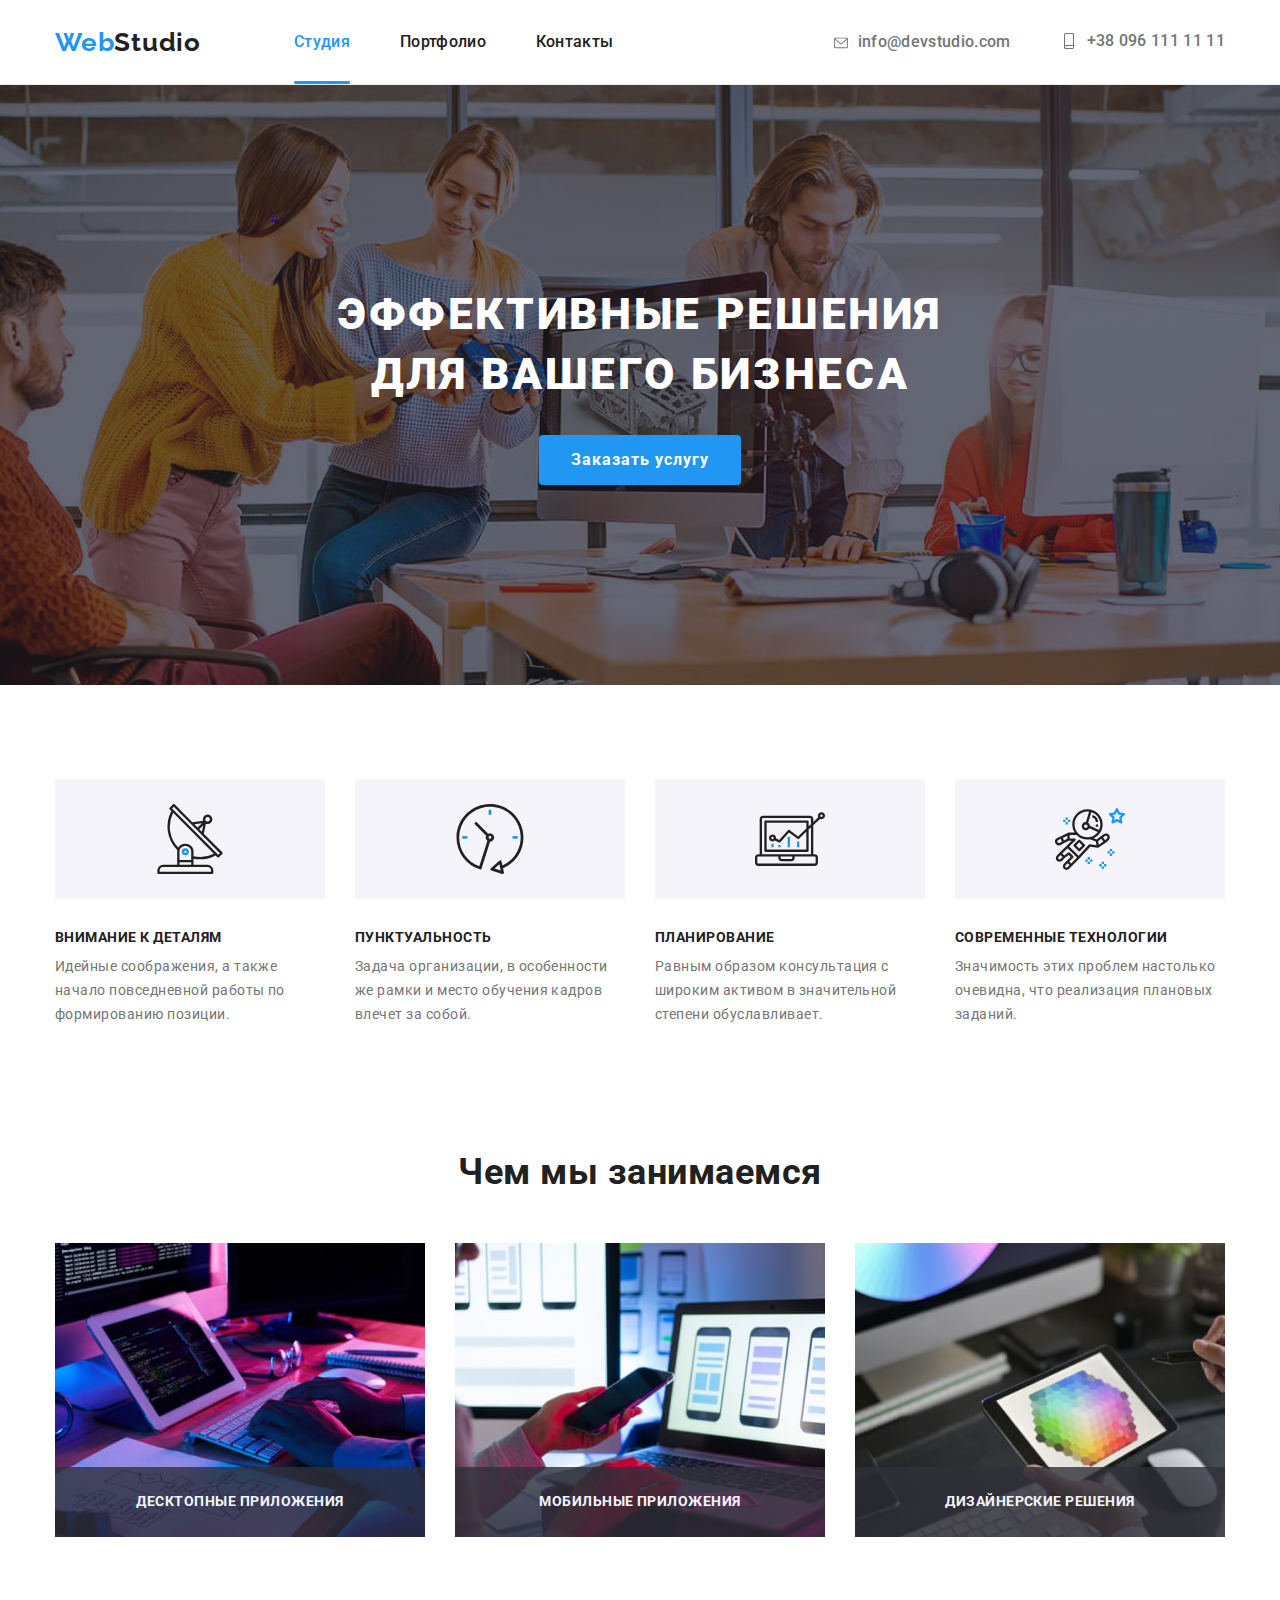
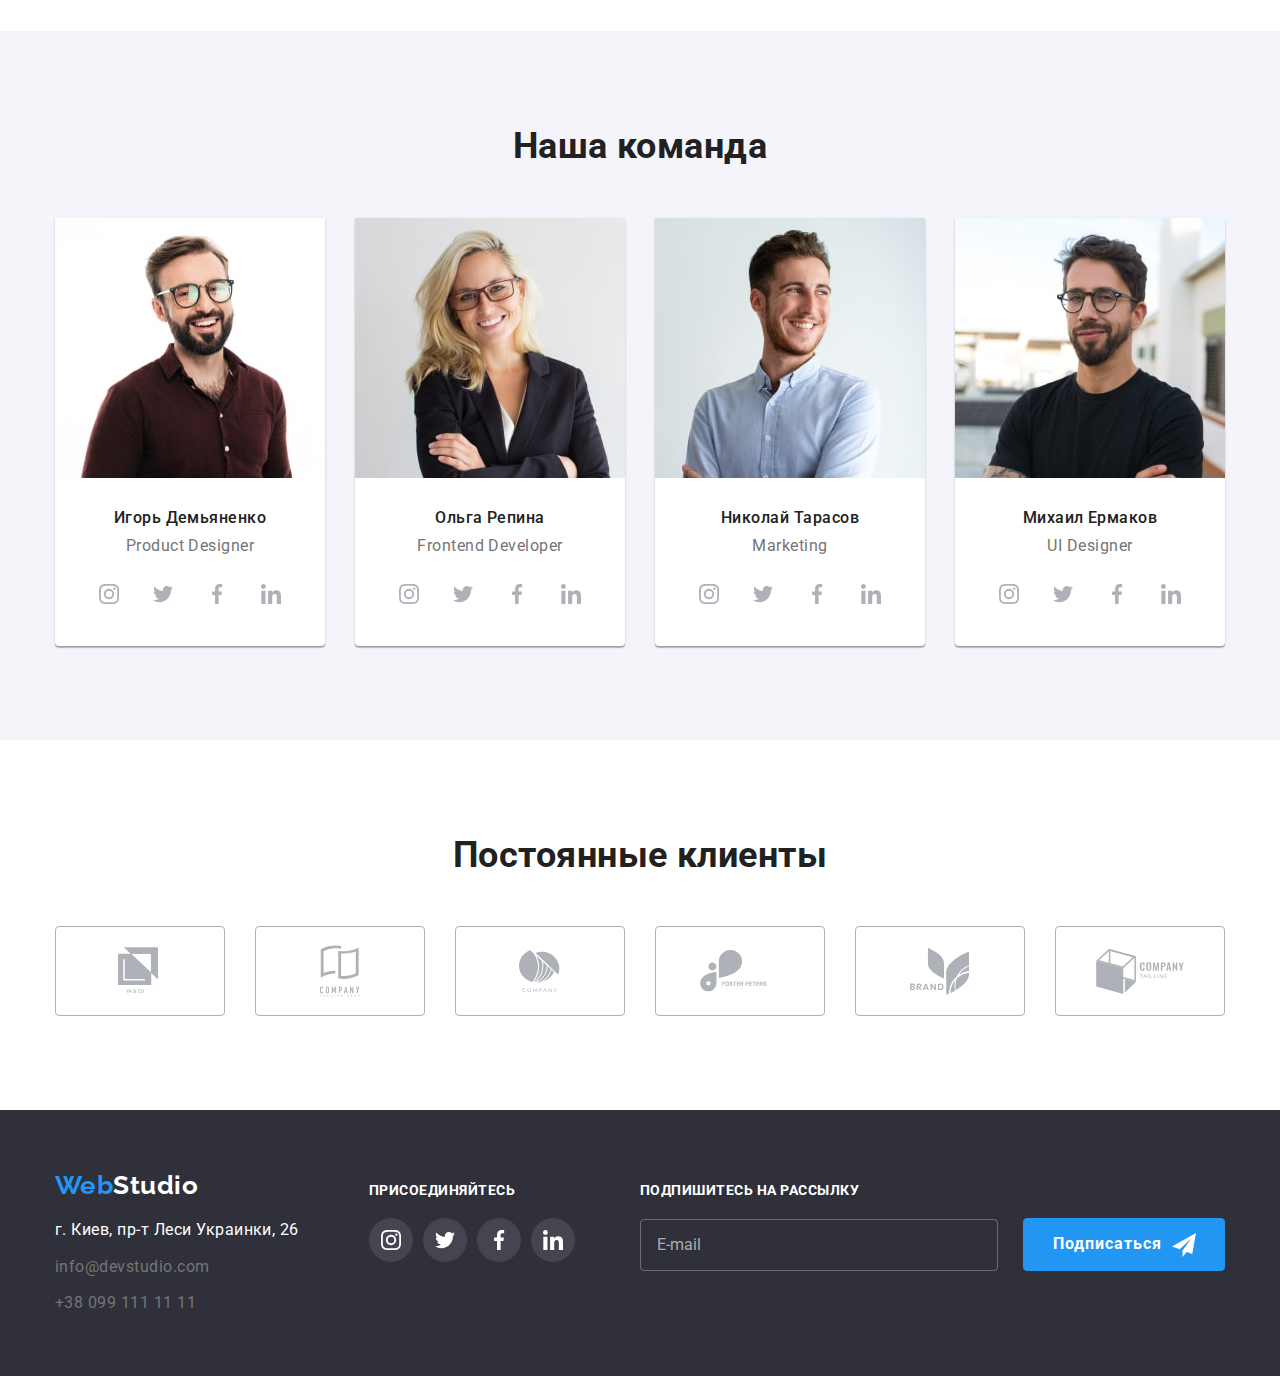
==== commit bc1618ad: "final3" ====
--- a/index.html
+++ b/index.html
@@ -696,7 +696,7 @@
       <li class="mobile-menu__item">
         <a
           class="link mobile-menu__link mobile-menu__link--current"
-          href="#"
+          href="./index.html"
           >Студия</a
         >
       </li>
--- a/css/styles.min.css
+++ b/css/styles.min.css
@@ -1,2 +1,2 @@
-:root{--primery-text-color: #757575;--title-text-color: #212121;--background-color: #2f303a;--button-text-color: #212121;--button-text-color-hover-focus: #ffffff;--button-background-color: #f5f4fa;--backdrop-bg-color: rgba(0, 0, 0, 0.2);--border-color-for-modal: rgba(33, 33, 33, 0.2);--headline-color-text: #f5f4fa;--bg-headline-color: rgba(47, 48, 58, 0.8);--modal-form__input--textarea: rgba(117, 117, 117, 0.502);--link-text-contacts: #757575;--link-text-menu: #212121;--features-tumb-color: #f5f4fa;--section-bg-color: #f5f4fa;--accent-text-color: #2196f3;--base-icon-color: #afb1b8;--title-font: "Roboto", sans-serif;--white-color: #ffffff;--bg-accent-col: #188ce8;--footer-link-col:#acacb0;--email-placeholder-col:#acacb0;--header-bottom-border: #ececec;--card-overlay-bg-color: rgba(33, 150, 243, 0.9);--transparent-color: #00000000;--card-bg-overlay-color: rgba(33, 150, 243, 0.9);--box-shadow: 0px 1px 3px rgba(0, 0, 0, 0.12), 0px 1px 1px rgba(0, 0, 0, 0.14), 0px 2px 1px rgba(0, 0, 0, 0.2);--button-shadow: 0px 3px 1px rgba(0, 0, 0, 0.1), 0px 1px 2px rgba(0, 0, 0, 0.08), 0px 2px 2px rgba(0, 0, 0, 0.12);--portfolio-box-shadow: 0px 1px 1px rgba(0, 0, 0, 0.12), 0px 4px 4px rgba(0, 0, 0, 0.06), 1px 4px 6px rgba(0, 0, 0, 0.16);--border-card-color: #eeeeee;--animation: 250ms cubic-bezier(0.4, 0, 0.2, 1);--container-width: 1200px;--grid-num: 3}.visually-hidden{position:absolute !important;clip:rect(1px 1px 1px 1px);clip:rect(1px, 1px, 1px, 1px);padding:0 !important;border:0 !important;height:1px !important;width:1px !important;overflow:hidden}html{box-sizing:border-box}*,*::before,*::after{box-sizing:inherit}body{font-family:var(--title-font);font-weight:500;letter-spacing:0.03em;color:var(--primery-text-color);background-color:var(--white-color);margin:0}body.modal-open{overflow:hidden}h1,h2,h3,h4,h5,h6,p{margin-top:0;margin-bottom:0}img{display:block;max-width:100%;height:auto}address{font-style:normal;min-width:231px}.list{list-style:none;padding-left:0;margin:0}.link{letter-spacing:0.03em;text-decoration:none;color:var(--link-text-contacts);transition:color var(--animation)}.container{width:100vw;padding-left:15px;padding-right:15px;margin-left:auto;margin-right:auto;min-width:320px}@media screen and (min-width: 480px){.container{width:480px}}@media screen and (min-width: 768px){.container{width:768px}}@media screen and (min-width: 1200px){.container{width:1200px}}.button{font-family:inherit;font-weight:bold;font-size:16px;line-height:1.9;letter-spacing:0.06em;color:var(--white-color);background-color:var(--accent-text-color);margin:0px;border-width:0px;padding:10px 32px;border-radius:4px;cursor:pointer;transition:background-color var(--animation)}.button:hover,.button:focus{background-color:var(--bg-accent-col)}.button__footer{display:inline-flex;justify-content:center;align-items:center;padding:10px 28px 10px 29px;margin-left:12px;border:1px solid var(--accent-text-color);background-color:var(--accent-text-color);transition:background-color var(--animation)}@media screen and (max-width: 1199.98px){.button__footer{margin:auto;margin-top:20px}}.button__icon{fill:currentColor;margin-left:10px}.button__form{display:block;margin:auto}@media screen and (max-width: 767.98px){.menu{display:none}}@media screen and (min-width: 767.98px){.menu{display:flex}.menu__item:not(:last-child){margin-right:50px}}.menu__link{position:relative;display:block;letter-spacing:0.02em;color:var(--link-text-menu);transition:color var(--animation)}@media screen and (min-width: 767.98px){.menu__link{padding-top:32px;padding-bottom:32px}}.menu__link:hover,.menu__link:focus{color:var(--accent-text-color)}.menu__link:after{content:"";position:absolute;display:block;height:3px;width:100%;border-radius:2px;bottom:-1px;background-color:var(--transparent-color);transition:background-color var(--animation)}.menu__link:hover::after,.menu__link:focus::after{background-color:var(--accent-text-color)}.menu__link--current{color:var(--accent-text-color);transition:color var(--animation)}.menu__link--current::after{background-color:var(--accent-text-color)}.menu__link--current:hover,.menu__link--current:focus,.menu__link--current:hover::after,.menu__link--current:focus::after{color:var(--background-color)}.social{display:flex;justify-content:space-between;align-items:center;min-width:206px}.social__item{width:calc((100% - 30px) / 4);margin-right:10px;height:44px}.social__item:nth-child(4n){margin-right:0}.social__link{display:flex;justify-content:center;align-items:center;width:100%;height:100%;background:var(--white-color);border-radius:50%;transition:background-color var(--animation)}.social__link:hover,.social__link:focus{background:var(--accent-text-color)}.social__icon{width:20px;height:20px;fill:var(--base-icon-color);transition:var(--animation)}.social__link:hover .social__icon,.social__link:focus .social__icon{fill:var(--white-color)}.logo{display:block;font-family:"Raleway", sans-serif;font-weight:700;font-size:24px;line-height:1.19;text-decoration:none;color:var(--title-text-color)}@media screen and (min-width: 1199.98px){.logo{font-size:26px}}.logo:hover,.logo:focus{color:var(--accent-text-color);transition:fill var(--animation)}.logo--accent-color{color:var(--accent-text-color)}.logo__footer{color:var(--white-color);display:block;font-family:"Raleway", sans-serif;font-weight:700;font-size:26px;line-height:1.19;text-decoration:none;padding-top:0;padding-bottom:15px;transition:color var(--animation)}@media screen and (max-width: 1199.98px){.logo__footer{margin:0 auto 20px auto}}.logo__footer:hover,.logo__footer:focus{color:var(--accent-text-color);transition:fill var(--animation)}.title{font-weight:700;font-size:14px;line-height:1.14;letter-spacing:0.03em;margin-bottom:10px;text-transform:uppercase;color:var(--title-text-color)}.header{border-bottom:1px solid var(--header-bottom-border)}.header__container{display:flex;justify-content:center;align-items:center}@media screen and (min-width: 320px) and (max-width: 767.98px){.header{padding:10px 0}}@media screen and (min-width: 767.98px){.header__navigation{margin-left:88px}}@media screen and (min-width: 1199.98px){.header__navigation{margin-left:93px}}.mobile-menu-btn{position:relative;z-index:105;padding:12px 8px;display:inline-flex;margin-left:auto;background-color:transparent;border:none;transition:color var(--animation)}@media screen and (min-width: 767.98px){.mobile-menu-btn{display:none}}.mobile-menu-btn:hover,.mobile-menu-btn:focus{color:var(--accent-text-color)}.icon-close{display:none}.is-open .icon-close{display:block;fill:#212121}.is-open .icon-menu{display:none}.mobile-menu__icon{width:40px;height:40px;fill:currentColor;transition:fill var(--animation)}@media screen and (max-width: 767.98px){.mobile-menu{position:fixed;top:0;right:-100%;display:flex;flex-direction:column;z-index:100;width:100%;min-width:320px;height:100vh;padding:48px 40px;background:#ffffff;overflow-y:scroll;color:var(--title-text-color);transition:right var(--animation)}.mobile-menu.is-open{right:0}}@media screen and (min-width: 767.98px){.mobile-menu{display:none}}.mobile__content{width:100%;height:100%;display:flex;flex-direction:column;justify-content:space-between;font-weight:500;font-size:40px;line-height:1.2;letter-spacing:0.02em;color:#212121}@media screen and (min-width: 320px) and (max-width: 479.98px){.mobile__content{font-size:30px}}.mobile-menu__list{margin-bottom:30px}@media screen and (min-width: 320px) and (max-width: 479.98px){.mobile-menu__list{margin-bottom:20px}}.mobile-menu__item:not(:last-child){margin-bottom:32px}.mobile-menu__link{color:#212121;letter-spacing:0.02em;transition:color var(--animation)}.mobile-menu__link:hover,.mobile-menu__link:focus{color:var(--accent-text-color)}.mobile-menu__link--current{color:var(--accent-text-color)}.mobile-contact{margin-top:-10px;margin-bottom:64px}.mobile-contact__item:last-child{margin-top:32px}.mobile-contact__link{font-size:24px;line-height:1.67;letter-spacing:0.02em;color:#757575;transition:color var(--animation)}@media screen and (min-width: 320px) and (max-width: 479.98px){.mobile-contact__link{font-size:20px}}.mobile-contact__link--accent{font-size:34px;line-height:1.8;color:#2196f3}@media screen and (min-width: 320px) and (max-width: 479.98px){.mobile-contact__link--accent{font-size:25px}}.mobile-contact__link:hover,.mobile-contact__link:focus{color:var(--accent-text-color)}.mobile-social{display:flex;font-size:18px;line-height:1.22}@media screen and (min-width: 320px) and (max-width: 479.98px){.mobile-social{font-size:16px}}.mobile-social__item{padding-right:10px;padding-left:10px;border-right:1px solid rgba(33,33,33,0.2)}.mobile-social__item:first-child{padding-left:0}.mobile-social__item:last-child{border-right:none}.mobile-social__link{color:var(--accent-text-color)}.backdrop{position:fixed;top:0;left:0;width:100%;height:100%;background-color:var(--backdrop-bg-color);z-index:500;opacity:1;transition:opacity var(--animation);overflow-y:scroll}.backdrop.is-hidden{opacity:0;pointer-events:none;visibility:hidden}.modal{position:absolute;top:50%;left:50%;padding:40px;display:flex;flex-direction:column;justify-content:center;align-items:center;color:var(--title-text-color);background-color:var(--white-color);box-shadow:var(--box-shadow);border-radius:4px;transform-origin:top left;transform:translate(-50%, -50%) scale(1);transition:transform var(--animation)}.backdrop.is-hidden .modal{transform:translate(-50%, -50%) scale(0.9)}@media screen and (max-width: 767.98px){.contact-nav{display:none}}@media screen and (min-width: 767.98px){.contact-nav{display:flex;flex-direction:column;margin-left:auto}}@media screen and (min-width: 1199.98px){.contact-nav{flex-direction:row}}@media screen and (min-width: 767.98px) and (max-width: 1199.98px){.contact-nav__item:first-child{margin-bottom:10px}}@media screen and (min-width: 1199.98px){.contact-nav__item+.contact-nav__item{margin-left:50px}}.contact-nav__link{display:flex;align-items:center;letter-spacing:0.02em;color:var(--primery-text-color);transition:color var(--animation)}@media screen and (min-width: 1199.98px){.contact-nav__link{padding-top:32px;padding-bottom:32px}}.contact-nav__link:hover,.contact-nav__link:focus{color:var(--accent-text-color);transition:color var(--animation)}.contact-nav__icon{margin-right:10px;fill:currentColor;transition:fill var(--animation)}.contact-nav__link:hover .contact-nav__icon,.contact-nav__link:focus .contact-nav__icon{fill:var(--accent-text-color)}.modal-form{content:""}.modal-form__container{display:flex;flex-direction:column;justify-content:center;align-items:center;min-width:370px;width:100%}@media screen and (min-width: 320px) and (max-width: 479.98px){.modal-form__container{min-width:240px}}@media screen and (min-width: 479.98px){.modal-form__container{max-width:450px}}@media screen and (min-width: 1199.98px){.modal-form__container{min-width:448px}}.modal-form__label,.modal-form__element{display:block;width:100%}.modal-form__element+.modal-form__element{margin-top:10px}.modal-form__heading{text-align:center;margin-bottom:12px;font-weight:700;font-size:20px;line-height:1.15}.modal-form__label{margin-bottom:4px;font-style:normal;font-weight:400;font-size:12px;line-height:1.17;letter-spacing:0.01em;color:var(--primery-text-color)}.modal-form__input{width:100%;padding-top:12px;padding-bottom:12px;padding-left:calc(12px + 18px + 12px);padding-right:12px;font-family:inherit;font-style:normal;font-weight:400;font-size:14px;line-height:1.14;color:var(--black-color);letter-spacing:0.01em;outline-color:var(--bg-accent-col);border-radius:4px;border-width:1px;border-style:solid;border-color:var(--border-color-for-modal);transition:border-color var(--animation)}.modal-form:focus{border-color:var(--accent-text-color)}.modal-form__field{position:relative}.modal-form__icon{position:absolute;top:50%;left:11px;transform:translateY(-50%);transition:fill var(--animation)}.modal-form__input:focus+.modal-form__icon{fill:var(--accent-text-color)}.modal-form__input--textarea{padding:11px 15px;resize:none;overflow:hidden;height:120px}.modal-form__input--textarea::placeholder{color:var(--modal-form__input--textarea)}.modal-button__close{position:absolute;top:8px;right:8px;display:flex;justify-content:center;align-items:center;padding:0;width:30px;height:30px;border-radius:50%;border-color:transparent;color:var(--title-text-color);background:var(--white-color);border:1px solid rgba(0,0,0,0.1);cursor:pointer;transition:color var(--animation),border-color var(--animation) 250ms}.modal-button__close:hover,.modal-button__close:focus{color:var(--accent-text-color);border-color:var(--accent-text-color)}.modal-button__icon{fill:currentColor}.checkbox{margin-top:20px;margin-bottom:30px;font-style:normal;font-weight:normal;font-size:12px;line-height:1.14;color:var(--primery-text-color)}@media screen and (min-width: 320px) and (max-width: 479.98px){.checkbox{text-align:center}}@media screen and (min-width: 1199.98px){.checkbox{text-align:center;font-size:14px}}.checkbox__label{position:relative;cursor:pointer;padding-left:calc(7px + 16px)}.checkbox__visually-hidden{position:absolute;width:1px;height:1px;margin:-1px;border-radius:0;padding:0;clip:rect(0 0 0 0);overflow:hidden}.checkbox__icon{position:absolute;top:50%;left:0;transform:translateY(-50%);border-width:2px;border-style:solid;border-color:var(--bg-accent-color);background-color:transparent;border-radius:2px;fill:none;transition:fill var(--animation),background-color var(--animation),border-color var(--animation)}.checkbox__input:checked+.checkbox__icon{background-color:var(--accent-text-color);fill:var(--white-color);border:none;outline-color:var(--accent-text-color)}.checkbox__input:hover+.checkbox__icon,.checkbox__input:focus+.checkbox__icon{border-color:var(--accent-text-color);outline-color:var(--accent-text-coloror)}.checkbox__link{color:var(--accent-text-color);text-decoration:underline;transition:color var(--animation)}@media screen and (min-width: 320px) and (max-width: 479.98px){.checkbox__link{display:block}}@media screen and (min-width: 1199.98px){.checkbox__link{display:inline-block;margin-left:2px}}.checkbox__link:hover,.checkbox__link:focus{color:var(--bg-accent-col);outline-color:currentColor}.grid{display:flex;flex-wrap:wrap;margin-left:-30px;margin-top:-30px}.grid__item{flex-basis:calc((100% - 30px * var(--grid-num)) / var(--grid-num));margin-left:30px;margin-top:30px}.section{padding-top:94px;padding-bottom:94px}.section__title{color:var(--title-text-color)}.section--padding-bottom{padding-bottom:0}.section__title{margin-top:0px;margin-bottom:50px;font-weight:700;font-size:36px;line-height:1.17;text-align:center}.hero{padding-top:118px;padding-bottom:118px;min-height:400px;text-align:center;background-color:var(--background-color);color:var(--white-color);background-image:linear-gradient(to right, rgba(47,48,58,0.4), rgba(47,48,58,0.4)),url(../images/hero/mobile/hero-mobile-480.jpg);background-repeat:no-repeat;background-position:center;background-size:cover}@media screen and (min-device-pixel-ratio: 2), screen and (min-resolution: 192dpi), screen and (min-resolution: 2dppx){.hero{background-image:linear-gradient(to right, rgba(47,48,58,0.4), rgba(47,48,58,0.4)),url(../images/hero/mobile/hero-mobile-480@2x.jpg)}}@media screen and (min-width: 768px){.hero{background-image:linear-gradient(to right, rgba(47,48,58,0.4), rgba(47,48,58,0.4)),url(../images/hero/tablet/hero-tablet-768.jpg)}}@media screen and (min-width: 768px) and (min-device-pixel-ratio: 2), screen and (min-width: 768px) and (min-resolution: 192dpi), screen and (min-width: 768px) and (min-resolution: 2dppx){.hero{background-image:linear-gradient(to right, rgba(47,48,58,0.4), rgba(47,48,58,0.4)),url(../images/hero/tablet/hero-tablet768@2x-min.jpg)}}@media screen and (min-width: 1200px){.hero{padding-top:200px;padding-bottom:200px;min-height:600px;background-image:linear-gradient(to right, rgba(47,48,58,0.4), rgba(47,48,58,0.4)),url(../images/hero/desktop/hero-desktop1600.jpg)}}@media screen and (min-width: 1200px) and (min-device-pixel-ratio: 2), screen and (min-width: 1200px) and (min-resolution: 192dpi), screen and (min-width: 1200px) and (min-resolution: 2dppx){.hero{background-image:linear-gradient(to right, rgba(47,48,58,0.4), rgba(47,48,58,0.4)),url(../images/hero/desktop/hero-desktop1600@2x.jpg)}}.hero__title{margin-right:auto;margin-left:auto;margin-bottom:30px;max-width:360px;font-weight:900;font-size:26px;line-height:1.6;text-align:center;letter-spacing:0.06em;text-transform:uppercase;color:var(--white-color)}@media screen and (min-width: 1200px){.hero__title{max-width:700px;font-size:44px;line-height:1.36}}.features__item{--grid-num: 1}@media screen and (min-width: 768px){.features__item{--grid-num: 2}}@media screen and (min-width: 1200px){.features__item{--grid-num: 4}}.features__item:last-child{margin-right:0}.features__thumb{display:flex;align-items:center;justify-content:center;background-color:var(--features-tumb-color);height:120px;margin-bottom:30px}.features__text{font-weight:400;color:var(--primery-text-color)}.features__card .features__text{font-size:14px;line-height:1.71;margin-bottom:0px}.deckstop-section{display:none}@media screen and (min-width: 1200px){.deckstop-section{display:block}}.types-services__thumb{position:relative}.types-services__title{position:absolute;left:0;bottom:0;display:block;width:100%;padding-top:27px;padding-bottom:27px;text-transform:uppercase;text-align:center;font-weight:bold;font-size:14px;line-height:1.14;background-color:var(--bg-headline-color);color:var(--headline-color-text)}.team{font-weight:400;font-size:16px;line-height:1.19;text-align:center;--grid-num: 1}.team__item{display:flex;flex-direction:column;align-items:center;box-shadow:var(--box-shadow);border-radius:0px 0px 4px 4px;background-color:var(--white-color)}@media screen and (min-width: 768px){.team{--grid-num: 2}}@media screen and (min-width: 1200px){.team{--grid-num: 4}}.team__name{margin-bottom:10px;font-weight:500;font-size:inherit;color:var(--title-text-color)}.team__position{font-size:16px;line-height:1.18;letter-spacing:0.03em;margin-bottom:16px;color:var(--primery-text-color)}.team__card{font-weight:400;font-size:16px;line-height:1.19;text-align:center;margin-top:30px;margin-bottom:30px;margin-left:32px;margin-right:32px}.section--bg{background-color:var(--section-bg-color)}.clients__item{min-height:90px;--grid-num: 2}@media screen and (min-width: 768px){.clients__item{--grid-num: 3}}@media screen and (min-width: 1200px){.clients__item{--grid-num: 6}}.clients__link{display:flex;justify-content:center;align-items:center;width:100%;height:100%;border-radius:4px;border-width:1px;border-style:solid;color:#afb1b8;fill:#afb1b8;transition:border-color var(--animation),fill var(--animation)}.clients__link:hover,.clients__link:focus{border-color:var(--accent-text-color);fill:var(--accent-text-color)}.clients__icon{transition:fill var(--animation)}.clients__link:hover .clients__icon,.clients__link:focus .clients__icon{fill:var(--accent-text-color)}.footer{padding-top:60px;padding-bottom:60px;background-color:var(--background-color)}.footer__link{justify-content:center;font-weight:400;letter-spacing:0.03em;line-height:1.71;padding:0;color:var(--footer-link-col)}@media screen and (min-width: 1198.98px){.footer__link{justify-content:start}}.footer:not(:last-child){margin-bottom:8px}@media screen and (min-width: 1198.98px){.footer:not(:last-child){margin-bottom:9px}}.footer__link:hover,.footer__link:focus{color:var(--accent-text-color)}@media screen and (min-width: 768px){.footer__container{display:flex;flex-wrap:wrap;justify-content:space-around}}@media screen and (min-width: 1200px){.footer__container{justify-content:left}}.footer__address{text-align:center}@media screen and (max-width: 767px){.footer__address{margin-bottom:60px}}@media screen and (min-width: 1200px){.footer__address{text-align:left;margin-right:70px}}.footer__social{display:flex;flex-direction:column;align-items:center}@media screen and (max-width: 767px){.footer__social{margin-bottom:60px}}@media screen and (min-width: 1200px){.footer__social{align-items:flex-start;margin-top:12px}}.footer__contact-link{justify-content:center;font-weight:400;letter-spacing:0.03em;line-height:1.71;padding:0;color:var(--address--link-col)}@media screen and (min-width: 1198.98px){.footer__contact-link{justify-content:start}}.footer__contact-link:first-child{color:var(--white-color)}.footer__contact-link:not(:last-child){margin-bottom:8px}@media screen and (min-width: 1198.98px){.footer__contact-link:not(:last-child){margin-bottom:9px}}.footer__title{color:var(--white-color)}.footer__item{display:flex;flex-direction:column}.footer__item:first-child{margin-right:60px}.footer__item:last-child{width:calc(100% / 2);margin-left:auto}.footer__item:nth-last-child(-n+2){margin-top:12px}.footer__contact{text-align:center}@media screen and (max-width: 767px){.footer__contact{margin-bottom:60px}}@media screen and (min-width: 1200px){.footer__contact{text-align:left;margin-right:70px}}.footer__title{margin-bottom:20px}@media screen and (max-width: 1198.98px){.footer__title{text-align:center}}.footer-social__item,.social__link--bg{margin-right:5px;margin-bottom:0}.footer-social__item:nth-child(4n){margin-right:0}.social__link--bg{display:flex;justify-content:center;align-items:center;width:44px;height:44px;background:#ffffff1a;border-radius:50%;fill:var(--white-color);transition:background-color var(--animation)}.social__link--bg:hover,.social__link--bg:focus{background:var(--accent-text-color)}.footer__email-form{text-align:center}@media screen and (min-width: 768px){.footer__email-form{margin-top:60px;width:450px}}@media screen and (min-width: 1200px){.footer__email-form{margin-top:12px;text-align:left;margin-left:auto;width:50%}}.email-form{display:flex;flex-direction:column;justify-content:center;align-items:center}@media screen and (min-width: 1199.98px){.email-form{flex-direction:row;justify-content:space-between}}.email__input{color:currentColor;background-color:var(--transparent-color);padding:15px 16px;border-width:1px;border-style:solid;border-color:rgba(255,255,255,0.3);outline-color:rgba(255,255,255,0.3);border-radius:4px;max-width:450px;width:100%;font-size:16px;line-height:1.25;transition:border-color var(--animation),outline-color var(--animation)}@media screen and (min-width: 1199.98px){.email__input{width:358px;margin-right:12px}}.email__input:hover,.email__input:focus{border-color:var(--accent-text-color);outline-color:var(--accent-text-color)}.email__input::placeholder{color:var(--email-placeholder-col)}.street__link{justify-content:center;font-weight:400;letter-spacing:0.03em;line-height:1.71;padding:0;color:var(--white-color);text-decoration:none}@media screen and (min-width: 1198.98px){.street__link{justify-content:start}}.street__link:hover,.street__link:focus{color:var(--accent-text-color)}.filter{display:flex;flex-wrap:wrap;margin-bottom:40px}@media screen and (min-width: 767.98px){.filter{justify-content:center;margin-left:auto;margin-right:auto;margin-bottom:30px;min-width:611px}}@media screen and (min-width: 1199.98px){.filter{margin-bottom:50px}}.filter__item{margin-right:8px}@media screen and (min-width: 320px) and (max-width: 390px){.filter__item:nth-last-child(-n+3){margin-top:15px}}@media screen and (max-width: 767.98px){.filter__item:nth-last-child(-n+2){margin-top:15px}}.filter__item:nth-child(5n){margin-right:0px}.filter__button{border-style:none;border:0px solid #f5f4fa;font-family:inherit;font-weight:500;font-size:16px;line-height:1.62;color:var(--title-text-color);background-color:#f5f4fa;cursor:pointer;padding:6px 22px;border-radius:4px;box-shadow:var(--transparent-color);transition:color var(--animation),background-color var(--animation),box-shadow var(--animation)}.filter__button:hover,.filter__button:focus{color:var(--white-color);background-color:var(--accent-text-color);box-shadow:var(--button-shadow)}.gallery__item{--grid-num: 1}@media screen and (min-width: 768px){.gallery__item{--grid-num: 2}}@media screen and (min-width: 1200px){.gallery__item{--grid-num: 3}}@media screen and (min-width: 768px) and (max-width: 1199.98px){.gallery__item:first-child .product__meta{min-height:146px}}.product__link{display:flex;flex-direction:column;box-shadow:none;transition:box-shadow var(--animation)}.product__link:hover,.product__link:focus{box-shadow:var(--portfolio-box-shadow)}.product__meta{border-bottom:1px solid var(--border-card-color);border-right:1px solid var(--border-card-color);border-left:1px solid var(--border-card-color);padding:20px 24px;letter-spacing:0.03em}.product__name{margin-bottom:4px;font-weight:700;font-size:18px;line-height:2;letter-spacing:0.06em;color:var(--title-text-color)}.product__type{font-size:16px;line-height:1.87;font-weight:400;color:var(--primery-text-color)}.product__img{position:relative;overflow:hidden}.product__overlay{position:absolute;left:0;bottom:0;width:100%;height:100%;padding:63px 24px;font-weight:normal;font-size:18px;line-height:1.55;letter-spacing:0.03em;color:var(--white-color);background-color:var(--card-bg-overlay-color);transform:translateY(103%);transition:var(--animation)}.product__link:hover .product__overlay,.product__link:focus .product__overlay{transform:translateY(0)}
+:root{--primery-text-color: #757575;--title-text-color: #212121;--background-color: #2f303a;--button-text-color: #212121;--button-text-color-hover-focus: #ffffff;--button-background-color: #f5f4fa;--backdrop-bg-color: rgba(0, 0, 0, 0.2);--border-color-for-modal: rgba(33, 33, 33, 0.2);--headline-color-text: #f5f4fa;--bg-headline-color: rgba(47, 48, 58, 0.8);--modal-form__input--textarea: rgba(117, 117, 117, 0.502);--link-text-contacts: #757575;--link-text-menu: #212121;--features-tumb-color: #f5f4fa;--section-bg-color: #f5f4fa;--accent-text-color: #2196f3;--base-icon-color: #afb1b8;--title-font: "Roboto", sans-serif;--grey-color: #f5f4fa;--white-color: #ffffff;--bg-accent-col: #188ce8;--footer-link-col:#acacb0;--email-placeholder-col:#acacb0;--header-bottom-border: #ececec;--card-overlay-bg-color: rgba(33, 150, 243, 0.9);--transparent-color: #00000000;--card-bg-overlay-color: rgba(33, 150, 243, 0.9);--box-shadow: 0px 1px 3px rgba(0, 0, 0, 0.12), 0px 1px 1px rgba(0, 0, 0, 0.14), 0px 2px 1px rgba(0, 0, 0, 0.2);--button-shadow: 0px 3px 1px rgba(0, 0, 0, 0.1), 0px 1px 2px rgba(0, 0, 0, 0.08), 0px 2px 2px rgba(0, 0, 0, 0.12);--portfolio-box-shadow: 0px 1px 1px rgba(0, 0, 0, 0.12), 0px 4px 4px rgba(0, 0, 0, 0.06), 1px 4px 6px rgba(0, 0, 0, 0.16);--border-card-color: #eeeeee;--animation: 250ms cubic-bezier(0.4, 0, 0.2, 1);--container-width: 1200px;--grid-num: 3}.visually-hidden{position:absolute !important;clip:rect(1px 1px 1px 1px);clip:rect(1px, 1px, 1px, 1px);padding:0 !important;border:0 !important;height:1px !important;width:1px !important;overflow:hidden}html{box-sizing:border-box}*,*::before,*::after{box-sizing:inherit}body{font-family:var(--title-font);font-weight:500;letter-spacing:0.03em;color:var(--primery-text-color);background-color:var(--white-color);margin:0}body.modal-open{overflow:hidden}h1,h2,h3,h4,h5,h6,p{margin-top:0;margin-bottom:0}img{display:block;max-width:100%;height:auto}address{font-style:normal;min-width:231px}.list{list-style:none;padding-left:0;margin:0}.link{letter-spacing:0.03em;text-decoration:none;color:var(--link-text-contacts);transition:color var(--animation)}.container{width:100vw;padding-left:15px;padding-right:15px;margin-left:auto;margin-right:auto;min-width:320px}@media screen and (min-width: 480px){.container{width:480px}}@media screen and (min-width: 768px){.container{width:768px}}@media screen and (min-width: 1200px){.container{width:1200px}}.button{font-family:inherit;font-weight:bold;font-size:16px;line-height:1.9;letter-spacing:0.06em;color:var(--white-color);background-color:var(--accent-text-color);margin:0px;border-width:0px;padding:10px 32px;border-radius:4px;cursor:pointer;transition:background-color var(--animation)}.button:hover,.button:focus{background-color:var(--bg-accent-col)}.button__footer{display:inline-flex;justify-content:center;align-items:center;padding:10px 28px 10px 29px;margin-left:12px;border:1px solid var(--accent-text-color);background-color:var(--accent-text-color);transition:background-color var(--animation)}@media screen and (max-width: 1199.98px){.button__footer{margin:auto;margin-top:20px}}.button__icon{fill:currentColor;margin-left:10px}.button__form{display:block;margin:auto}@media screen and (max-width: 767.98px){.menu{display:none}}@media screen and (min-width: 767.98px){.menu{display:flex}.menu__item:not(:last-child){margin-right:50px}}.menu__link{position:relative;display:block;letter-spacing:0.02em;color:var(--link-text-menu);transition:color var(--animation)}@media screen and (min-width: 767.98px){.menu__link{padding-top:32px;padding-bottom:32px}}.menu__link:hover,.menu__link:focus{color:var(--accent-text-color)}.menu__link:after{content:"";position:absolute;display:block;height:3px;width:100%;border-radius:2px;bottom:-1px;background-color:var(--transparent-color);transition:background-color var(--animation)}.menu__link:hover::after,.menu__link:focus::after{background-color:var(--accent-text-color)}.menu__link--current{color:var(--accent-text-color);transition:color var(--animation)}.menu__link--current::after{background-color:var(--accent-text-color)}.menu__link--current:hover,.menu__link--current:focus,.menu__link--current:hover::after,.menu__link--current:focus::after{color:var(--background-color)}.social{display:flex;justify-content:space-between;align-items:center;min-width:206px}.social__item{width:calc((100% - 30px) / 4);margin-right:10px;height:44px}.social__item:nth-child(4n){margin-right:0}.social__link{display:flex;justify-content:center;align-items:center;width:100%;height:100%;background:var(--white-color);border-radius:50%;transition:background-color var(--animation)}.social__link:hover,.social__link:focus{background:var(--accent-text-color)}.social__icon{width:20px;height:20px;fill:var(--base-icon-color);transition:var(--animation)}.social__link:hover .social__icon,.social__link:focus .social__icon{fill:var(--white-color)}.logo{display:block;font-family:"Raleway", sans-serif;font-weight:700;font-size:24px;line-height:1.19;text-decoration:none;color:var(--title-text-color)}@media screen and (min-width: 1199.98px){.logo{font-size:26px}}.logo:hover,.logo:focus{color:var(--accent-text-color);transition:fill var(--animation)}.logo--accent-color{color:var(--accent-text-color)}.logo__footer{color:var(--white-color);display:block;font-family:"Raleway", sans-serif;font-weight:700;font-size:26px;line-height:1.19;text-decoration:none;padding-top:0;padding-bottom:15px;transition:color var(--animation)}@media screen and (max-width: 1199.98px){.logo__footer{margin:0 auto 20px auto}}.logo__footer:hover,.logo__footer:focus{color:var(--accent-text-color);transition:fill var(--animation)}.title{text-align:center;margin-bottom:10px;font-weight:700;font-size:14px;text-transform:uppercase;color:var(--title-text-color)}@media screen and (min-width: 767.98px){.title{text-align:left}}.header{border-bottom:1px solid var(--header-bottom-border)}.header__container{display:flex;justify-content:center;align-items:center}@media screen and (min-width: 320px) and (max-width: 767.98px){.header{padding:10px 0;justify-content:space-between}}@media screen and (min-width: 767.98px){.header__navigation{margin-left:88px}}@media screen and (min-width: 1199.98px){.header__navigation{margin-left:93px}}.mobile-menu-btn{position:relative;z-index:105;padding:12px 8px;display:inline-flex;margin-left:auto;background-color:transparent;border:none;transition:color var(--animation)}@media screen and (min-width: 767.98px){.mobile-menu-btn{display:none}}.mobile-menu-btn:hover,.mobile-menu-btn:focus{color:var(--accent-text-color)}.icon-close{display:none}.is-open .icon-close{display:block;fill:#212121}.is-open .icon-menu{display:none}.mobile-menu__icon{width:40px;height:40px;fill:currentColor;transition:fill var(--animation)}@media screen and (max-width: 767.98px){.mobile-menu{position:fixed;top:0;right:-100%;display:flex;flex-direction:column;z-index:100;width:100%;min-width:320px;height:100vh;padding:48px 40px;background:#ffffff;overflow-y:scroll;color:var(--title-text-color);transition:right var(--animation)}.mobile-menu.is-open{right:0}}@media screen and (min-width: 767.98px){.mobile-menu{display:none}}.mobile__content{width:100%;height:100%;display:flex;flex-direction:column;justify-content:space-between;font-weight:500;font-size:40px;line-height:1.2;letter-spacing:0.02em;color:#212121}@media screen and (min-width: 320px) and (max-width: 479.98px){.mobile__content{font-size:30px}}.mobile-menu__list{margin-bottom:30px}@media screen and (min-width: 320px) and (max-width: 479.98px){.mobile-menu__list{margin-bottom:20px}}.mobile-menu__item:not(:last-child){margin-bottom:32px}.mobile-menu__link{color:#212121;letter-spacing:0.02em;transition:color var(--animation)}.mobile-menu__link:hover,.mobile-menu__link:focus{color:var(--accent-text-color)}.mobile-menu__link--current{color:var(--accent-text-color)}.mobile-contact{margin-top:-10px;margin-bottom:64px}.mobile-contact__item:last-child{margin-top:32px}.mobile-contact__link{font-size:24px;line-height:1.67;letter-spacing:0.02em;color:#757575;transition:color var(--animation)}@media screen and (min-width: 320px) and (max-width: 479.98px){.mobile-contact__link{font-size:20px}}.mobile-contact__link--accent{font-size:34px;line-height:1.8;color:#2196f3}@media screen and (min-width: 320px) and (max-width: 479.98px){.mobile-contact__link--accent{font-size:25px}}.mobile-contact__link:hover,.mobile-contact__link:focus{color:var(--accent-text-color)}.mobile-social{display:flex;font-size:18px;line-height:1.22}@media screen and (min-width: 320px) and (max-width: 479.98px){.mobile-social{font-size:16px}}.mobile-social__item{padding-right:10px;padding-left:10px;border-right:1px solid rgba(33,33,33,0.2)}.mobile-social__item:first-child{padding-left:0}.mobile-social__item:last-child{border-right:none}.mobile-social__link{color:var(--accent-text-color)}.backdrop{position:fixed;top:0;left:0;width:100%;height:100%;background-color:var(--backdrop-bg-color);z-index:500;opacity:1;transition:opacity var(--animation);overflow-y:scroll}.backdrop.is-hidden{opacity:0;pointer-events:none;visibility:hidden}.modal{position:absolute;top:50%;left:50%;padding:40px;display:flex;flex-direction:column;justify-content:center;align-items:center;color:var(--title-text-color);background-color:var(--white-color);box-shadow:var(--box-shadow);border-radius:4px;transform-origin:top left;transform:translate(-50%, -50%) scale(1);transition:transform var(--animation)}.backdrop.is-hidden .modal{transform:translate(-50%, -50%) scale(0.9)}@media screen and (max-width: 767.98px){.contact-nav{display:none}}@media screen and (min-width: 767.98px){.contact-nav{display:flex;flex-direction:column;margin-left:auto}}@media screen and (min-width: 1199.98px){.contact-nav{flex-direction:row}}@media screen and (min-width: 767.98px) and (max-width: 1199.98px){.contact-nav__item:first-child{margin-bottom:10px}}@media screen and (min-width: 1199.98px){.contact-nav__item+.contact-nav__item{margin-left:50px}}.contact-nav__link{display:flex;align-items:center;letter-spacing:0.02em;color:var(--primery-text-color);transition:color var(--animation)}@media screen and (min-width: 1199.98px){.contact-nav__link{padding-top:32px;padding-bottom:32px}}.contact-nav__link:hover,.contact-nav__link:focus{color:var(--accent-text-color);transition:color var(--animation)}.contact-nav__icon{margin-right:10px;fill:currentColor;transition:fill var(--animation)}.contact-nav__link:hover .contact-nav__icon,.contact-nav__link:focus .contact-nav__icon{fill:var(--accent-text-color)}.modal-form{content:""}.modal-form__container{display:flex;flex-direction:column;justify-content:center;align-items:center;min-width:370px;width:100%}@media screen and (min-width: 320px) and (max-width: 479.98px){.modal-form__container{min-width:240px}}@media screen and (min-width: 479.98px){.modal-form__container{max-width:450px}}@media screen and (min-width: 1199.98px){.modal-form__container{min-width:448px}}.modal-form__label,.modal-form__element{display:block;width:100%}.modal-form__element+.modal-form__element{margin-top:10px}.modal-form__heading{text-align:center;margin-bottom:12px;font-weight:700;font-size:20px;line-height:1.15}.modal-form__label{margin-bottom:4px;font-style:normal;font-weight:400;font-size:12px;line-height:1.17;letter-spacing:0.01em;color:var(--primery-text-color)}.modal-form__input{width:100%;padding-top:12px;padding-bottom:12px;padding-left:calc(12px + 18px + 12px);padding-right:12px;font-family:inherit;font-style:normal;font-weight:400;font-size:14px;line-height:1.14;color:var(--black-color);letter-spacing:0.01em;outline-color:var(--bg-accent-col);border-radius:4px;border-width:1px;border-style:solid;border-color:var(--border-color-for-modal);transition:border-color var(--animation)}.modal-form:focus{border-color:var(--accent-text-color)}.modal-form__field{position:relative}.modal-form__icon{position:absolute;top:50%;left:11px;transform:translateY(-50%);transition:fill var(--animation)}.modal-form__input:focus+.modal-form__icon{fill:var(--accent-text-color)}.modal-form__input--textarea{padding:11px 15px;resize:none;overflow:hidden;height:120px}.modal-form__input--textarea::placeholder{color:var(--modal-form__input--textarea)}.modal-button__close{position:absolute;top:8px;right:8px;display:flex;justify-content:center;align-items:center;padding:0;width:30px;height:30px;border-radius:50%;border-color:transparent;color:var(--title-text-color);background:var(--white-color);border:1px solid rgba(0,0,0,0.1);cursor:pointer;transition:color var(--animation),border-color var(--animation) 250ms}.modal-button__close:hover,.modal-button__close:focus{color:var(--accent-text-color);border-color:var(--accent-text-color)}.modal-button__icon{fill:currentColor}.checkbox{margin-top:20px;margin-bottom:30px;font-style:normal;font-weight:normal;font-size:12px;line-height:1.14;color:var(--primery-text-color)}@media screen and (min-width: 320px) and (max-width: 479.98px){.checkbox{text-align:center}}@media screen and (min-width: 1199.98px){.checkbox{text-align:center;font-size:14px}}.checkbox__label{position:relative;cursor:pointer;padding-left:calc(7px + 16px)}.checkbox__visually-hidden{position:absolute;width:1px;height:1px;margin:-1px;border-radius:0;padding:0;clip:rect(0 0 0 0);overflow:hidden}.checkbox__icon{position:absolute;top:50%;left:0;transform:translateY(-50%);border-width:2px;border-style:solid;border-color:var(--bg-accent-color);background-color:transparent;border-radius:2px;fill:none;transition:fill var(--animation),background-color var(--animation),border-color var(--animation)}.checkbox__input:checked+.checkbox__icon{background-color:var(--accent-text-color);fill:var(--white-color);border:none;outline-color:var(--accent-text-color)}.checkbox__input:hover+.checkbox__icon,.checkbox__input:focus+.checkbox__icon{border-color:var(--accent-text-color);outline-color:var(--accent-text-coloror)}.checkbox__link{color:var(--accent-text-color);text-decoration:underline;transition:color var(--animation)}@media screen and (min-width: 320px) and (max-width: 479.98px){.checkbox__link{display:block}}@media screen and (min-width: 1199.98px){.checkbox__link{display:inline-block;margin-left:2px}}.checkbox__link:hover,.checkbox__link:focus{color:var(--bg-accent-col);outline-color:currentColor}.grid{display:flex;flex-wrap:wrap;margin-left:-30px;margin-top:-30px}.grid__item{flex-basis:calc((100% - 30px * var(--grid-num)) / var(--grid-num));margin-left:30px;margin-top:30px}.section{padding-top:60px;padding-bottom:60px}@media screen and (min-width: 1199.98px){.section{padding-top:94px;padding-bottom:94px}}.section--bg{background-color:var(--grey-color)}.section--padding-bottom{padding-bottom:60px}@media screen and (min-width: 1199.98px){.section--padding-bottom{padding-bottom:0}}.section__title{margin-top:0px;margin-bottom:30px;font-weight:700;font-size:28px;line-height:1.18;text-align:center;color:var(--title-text-color)}@media screen and (min-width: 1199.98px){.section__title{font-size:36px;margin-bottom:50px}}.hero{padding-top:118px;padding-bottom:118px;min-height:400px;text-align:center;background-color:var(--background-color);color:var(--white-color);background-image:linear-gradient(to right, rgba(47,48,58,0.4), rgba(47,48,58,0.4)),url(../images/hero/mobile/hero-mobile-480.jpg);background-repeat:no-repeat;background-position:center;background-size:cover}@media screen and (min-device-pixel-ratio: 2), screen and (min-resolution: 192dpi), screen and (min-resolution: 2dppx){.hero{background-image:linear-gradient(to right, rgba(47,48,58,0.4), rgba(47,48,58,0.4)),url(../images/hero/mobile/hero-mobile-480@2x.jpg)}}@media screen and (min-width: 768px){.hero{background-image:linear-gradient(to right, rgba(47,48,58,0.4), rgba(47,48,58,0.4)),url(../images/hero/tablet/hero-tablet-768.jpg)}}@media screen and (min-width: 768px) and (min-device-pixel-ratio: 2), screen and (min-width: 768px) and (min-resolution: 192dpi), screen and (min-width: 768px) and (min-resolution: 2dppx){.hero{background-image:linear-gradient(to right, rgba(47,48,58,0.4), rgba(47,48,58,0.4)),url(../images/hero/tablet/hero-tablet768@2x-min.jpg)}}@media screen and (min-width: 1200px){.hero{padding-top:200px;padding-bottom:200px;min-height:600px;background-image:linear-gradient(to right, rgba(47,48,58,0.4), rgba(47,48,58,0.4)),url(../images/hero/desktop/hero-desktop1600.jpg)}}@media screen and (min-width: 1200px) and (min-device-pixel-ratio: 2), screen and (min-width: 1200px) and (min-resolution: 192dpi), screen and (min-width: 1200px) and (min-resolution: 2dppx){.hero{background-image:linear-gradient(to right, rgba(47,48,58,0.4), rgba(47,48,58,0.4)),url(../images/hero/desktop/hero-desktop1600@2x.jpg)}}.hero__title{margin-right:auto;margin-left:auto;margin-bottom:30px;max-width:360px;font-weight:900;font-size:26px;line-height:1.6;text-align:center;letter-spacing:0.06em;text-transform:uppercase;color:var(--white-color)}@media screen and (min-width: 1200px){.hero__title{max-width:700px;font-size:44px;line-height:1.36}}.features__item{--grid-num: 1}@media screen and (min-width: 768px){.features__item{--grid-num: 2}}@media screen and (min-width: 1200px){.features__item{--grid-num: 4}}.features__item:last-child{margin-right:0}.features__thumb{display:flex;align-items:center;justify-content:center;background-color:var(--features-tumb-color);height:120px;margin-bottom:30px}.features__text{font-weight:400;color:var(--primery-text-color)}.features__card .features__text{font-size:14px;line-height:1.71;margin-bottom:30px}.deckstop-section{display:none}@media screen and (min-width: 1200px){.deckstop-section{display:block}}.types-services__thumb{position:relative}.types-services__title{position:absolute;left:0;bottom:0;display:block;width:100%;padding-top:27px;padding-bottom:27px;text-transform:uppercase;text-align:center;font-weight:bold;font-size:14px;line-height:1.14;background-color:var(--bg-headline-color);color:var(--headline-color-text)}.team{font-weight:400;font-size:16px;line-height:1.19;text-align:center;--grid-num: 1}.team__item{display:flex;flex-direction:column;align-items:center;box-shadow:var(--box-shadow);border-radius:0px 0px 4px 4px;background-color:var(--white-color)}@media screen and (min-width: 768px){.team{--grid-num: 2}}@media screen and (min-width: 1200px){.team{--grid-num: 4}}.team__name{margin-bottom:10px;font-weight:500;font-size:inherit;color:var(--title-text-color)}.team__position{font-size:16px;line-height:1.18;letter-spacing:0.03em;margin-bottom:16px;color:var(--primery-text-color)}.team__card{font-weight:400;font-size:16px;line-height:1.19;text-align:center;margin-top:30px;margin-bottom:30px;margin-left:32px;margin-right:32px}.section--bg{background-color:var(--section-bg-color)}.clients__item{min-height:90px;--grid-num: 2}@media screen and (min-width: 768px){.clients__item{--grid-num: 3}}@media screen and (min-width: 1200px){.clients__item{--grid-num: 6}}.clients__link{display:flex;justify-content:center;align-items:center;width:100%;height:100%;border-radius:4px;border-width:1px;border-style:solid;color:#afb1b8;fill:#afb1b8;transition:border-color var(--animation),fill var(--animation)}.clients__link:hover,.clients__link:focus{border-color:var(--accent-text-color);fill:var(--accent-text-color)}.clients__icon{transition:fill var(--animation)}.clients__link:hover .clients__icon,.clients__link:focus .clients__icon{fill:var(--accent-text-color)}.footer{padding-top:60px;padding-bottom:60px;background-color:var(--background-color)}.footer__link{justify-content:center;font-weight:400;letter-spacing:0.03em;line-height:1.71;padding:0;color:var(--footer-link-col)}@media screen and (min-width: 1198.98px){.footer__link{justify-content:start}}.footer:not(:last-child){margin-bottom:8px}@media screen and (min-width: 1198.98px){.footer:not(:last-child){margin-bottom:9px}}.footer__link:hover,.footer__link:focus{color:var(--accent-text-color)}@media screen and (min-width: 768px){.footer__container{display:flex;flex-wrap:wrap;justify-content:space-around}}@media screen and (min-width: 1200px){.footer__container{justify-content:left}}.footer__address{text-align:center}@media screen and (max-width: 767px){.footer__address{margin-bottom:60px}}@media screen and (min-width: 1200px){.footer__address{text-align:left;margin-right:70px}}.footer__social{display:flex;flex-direction:column;align-items:center}@media screen and (max-width: 767px){.footer__social{margin-bottom:60px}}@media screen and (min-width: 1200px){.footer__social{align-items:flex-start;margin-top:12px}}.footer__contact-link{justify-content:center;font-weight:400;letter-spacing:0.03em;line-height:1.71;padding:0;color:var(--address--link-col)}@media screen and (min-width: 1198.98px){.footer__contact-link{justify-content:start}}.footer__contact-link:first-child{color:var(--white-color)}.footer__contact-link:not(:last-child){margin-bottom:8px}@media screen and (min-width: 1198.98px){.footer__contact-link:not(:last-child){margin-bottom:9px}}.footer__title{color:var(--white-color);margin-bottom:20px}@media screen and (max-width: 1198.98px){.footer__title{text-align:center}}.footer__item{display:flex;flex-direction:column}.footer__item:first-child{margin-right:60px}.footer__item:last-child{width:calc(100% / 2);margin-left:auto}.footer__item:nth-last-child(-n+2){margin-top:12px}.footer__contact{text-align:center}@media screen and (max-width: 767px){.footer__contact{margin-bottom:60px}}@media screen and (min-width: 1200px){.footer__contact{text-align:left;margin-right:70px}}.footer__title{margin-bottom:20px}@media screen and (max-width: 1198.98px){.footer__title{text-align:center}}.footer-social__item,.social__link--bg{margin-right:5px;margin-bottom:0}.footer-social__item:nth-child(4n){margin-right:0}.social__link--bg{display:flex;justify-content:center;align-items:center;width:44px;height:44px;background:#ffffff1a;border-radius:50%;fill:var(--white-color);transition:background-color var(--animation)}.social__link--bg:hover,.social__link--bg:focus{background:var(--accent-text-color)}.footer__email-form{text-align:center}@media screen and (min-width: 768px){.footer__email-form{margin-top:60px;width:450px}}@media screen and (min-width: 1200px){.footer__email-form{margin-top:12px;text-align:left;margin-left:auto;width:50%}}.email-form{display:flex;flex-direction:column;justify-content:center;align-items:center}@media screen and (min-width: 1199.98px){.email-form{flex-direction:row;justify-content:space-between}}.email__input{color:currentColor;background-color:var(--transparent-color);padding:15px 16px;border-width:1px;border-style:solid;border-color:rgba(255,255,255,0.3);outline-color:rgba(255,255,255,0.3);border-radius:4px;max-width:450px;width:100%;font-size:16px;line-height:1.25;transition:border-color var(--animation),outline-color var(--animation)}@media screen and (min-width: 1199.98px){.email__input{width:358px;margin-right:12px}}.email__input:hover,.email__input:focus{border-color:var(--accent-text-color);outline-color:var(--accent-text-color)}.email__input::placeholder{color:var(--email-placeholder-col)}.street__link{justify-content:center;font-weight:400;letter-spacing:0.03em;line-height:1.71;padding:0;color:var(--white-color);text-decoration:none}@media screen and (min-width: 1198.98px){.street__link{justify-content:start}}.street__link:hover,.street__link:focus{color:var(--accent-text-color)}.filter{display:flex;flex-wrap:wrap;margin-bottom:40px}@media screen and (min-width: 767.98px){.filter{justify-content:center;margin-left:auto;margin-right:auto;margin-bottom:30px;min-width:611px}}@media screen and (min-width: 1199.98px){.filter{margin-bottom:50px}}.filter__item{margin-right:8px}@media screen and (min-width: 320px) and (max-width: 390px){.filter__item:nth-last-child(-n+3){margin-top:15px}}@media screen and (max-width: 767.98px){.filter__item:nth-last-child(-n+2){margin-top:15px}}.filter__item:nth-child(5n){margin-right:0px}.filter__button{border-style:none;border:0px solid #f5f4fa;font-family:inherit;font-weight:500;font-size:16px;line-height:1.62;color:var(--title-text-color);background-color:#f5f4fa;cursor:pointer;padding:6px 22px;border-radius:4px;box-shadow:var(--transparent-color);transition:color var(--animation),background-color var(--animation),box-shadow var(--animation)}.filter__button:hover,.filter__button:focus{color:var(--white-color);background-color:var(--accent-text-color);box-shadow:var(--button-shadow)}.gallery__item{--grid-num: 1}@media screen and (min-width: 768px){.gallery__item{--grid-num: 2}}@media screen and (min-width: 1200px){.gallery__item{--grid-num: 3}}@media screen and (min-width: 768px) and (max-width: 1199.98px){.gallery__item:first-child .product__meta{min-height:146px}}.product__link{display:flex;flex-direction:column;box-shadow:none;transition:box-shadow var(--animation)}.product__link:hover,.product__link:focus{box-shadow:var(--portfolio-box-shadow)}.product__meta{border-bottom:1px solid var(--border-card-color);border-right:1px solid var(--border-card-color);border-left:1px solid var(--border-card-color);padding:20px 24px;letter-spacing:0.03em}.product__name{margin-bottom:4px;font-weight:700;font-size:18px;line-height:2;letter-spacing:0.06em;color:var(--title-text-color)}.product__type{font-size:16px;line-height:1.87;font-weight:400;color:var(--primery-text-color)}.product__img{position:relative;overflow:hidden}.product__overlay{position:absolute;left:0;bottom:0;width:100%;height:100%;padding:63px 24px;font-weight:normal;font-size:18px;line-height:1.55;letter-spacing:0.03em;color:var(--white-color);background-color:var(--card-bg-overlay-color);transform:translateY(103%);transition:var(--animation)}.product__link:hover .product__overlay,.product__link:focus .product__overlay{transform:translateY(0)}
 /*# sourceMappingURL=styles.min.css.map */